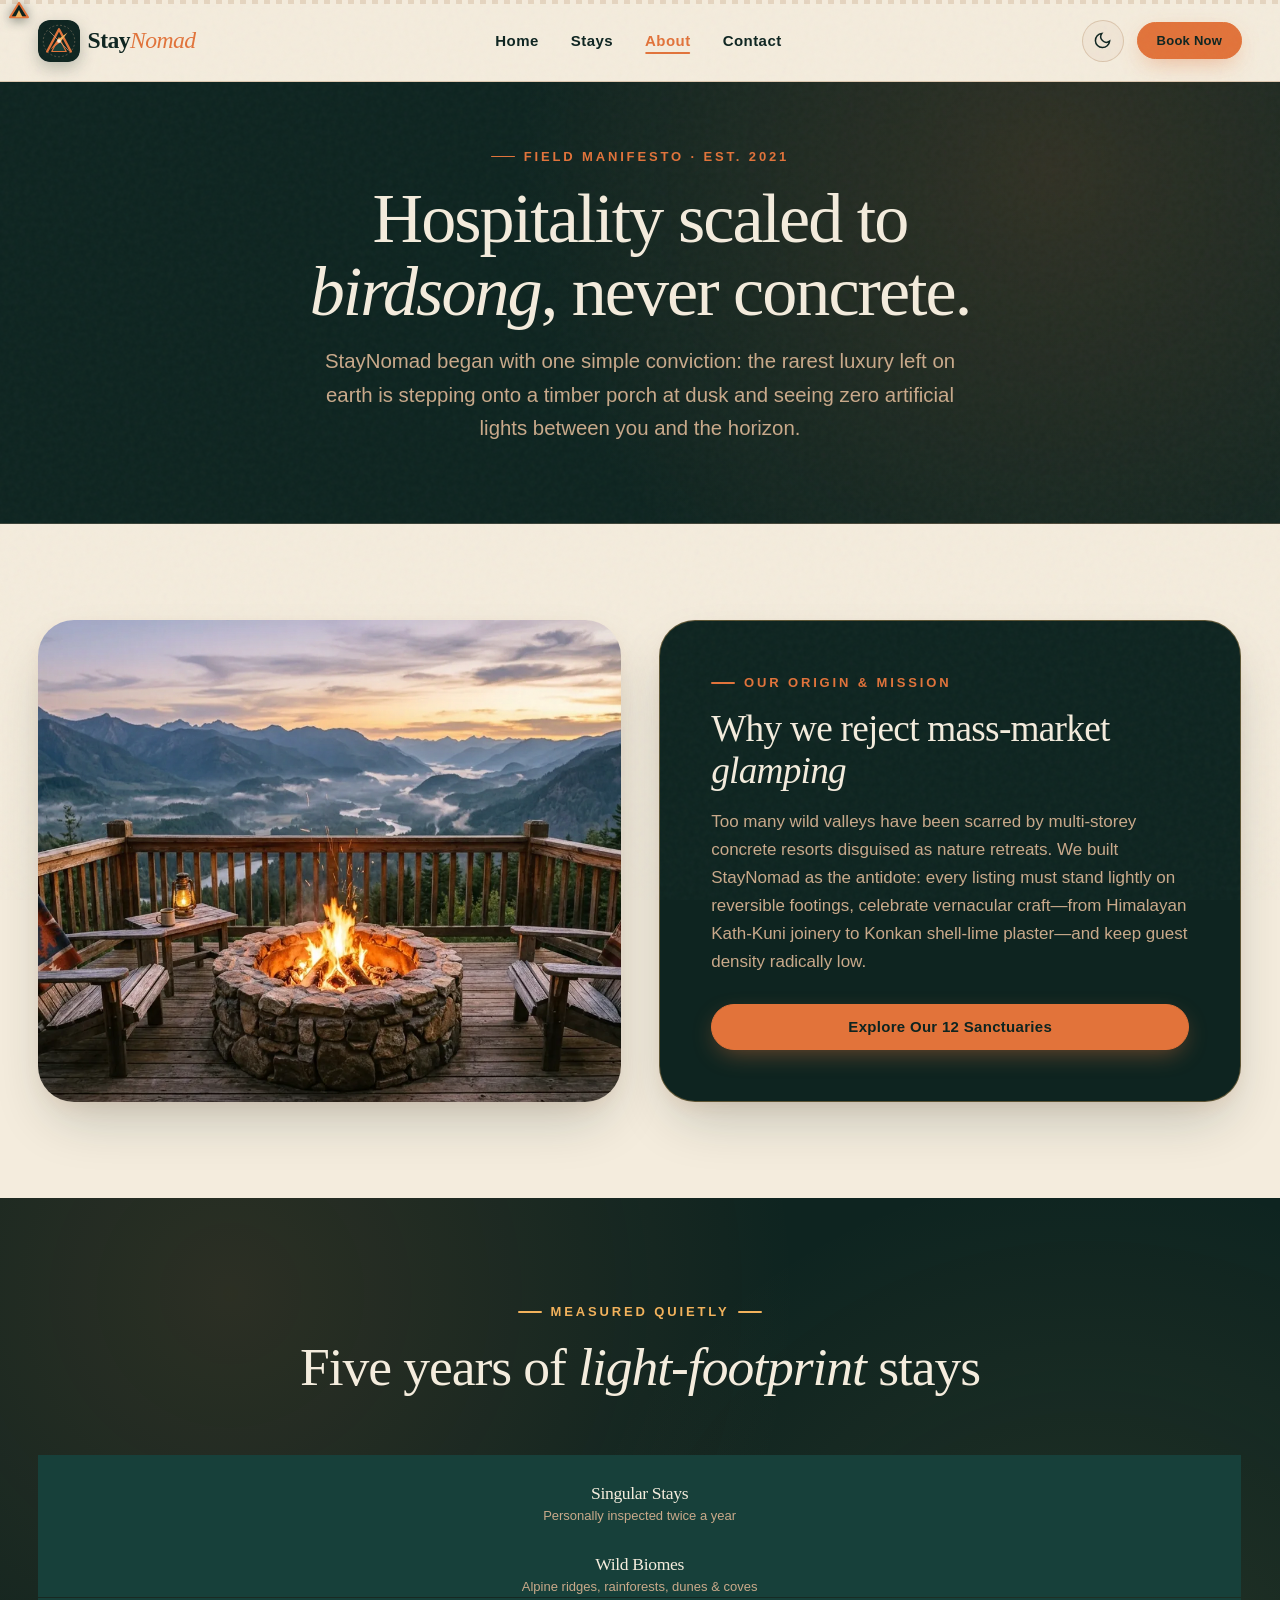
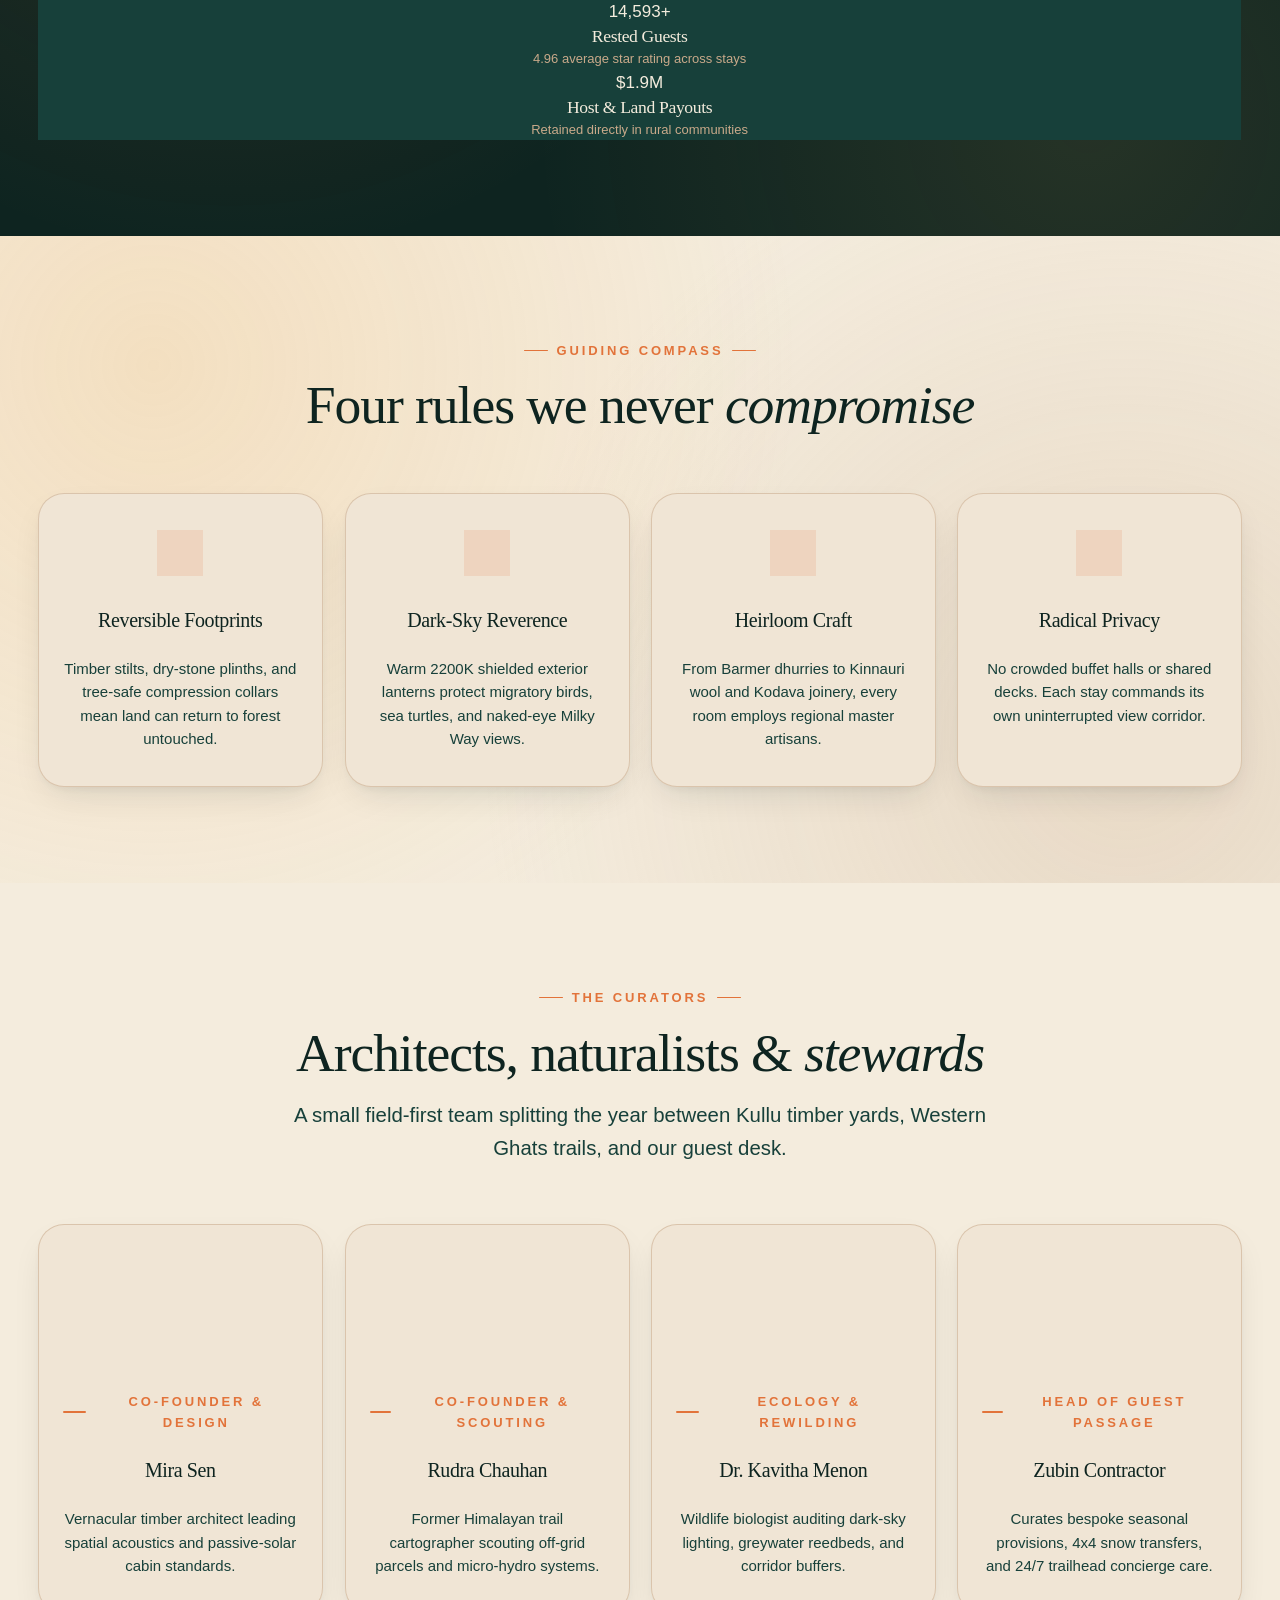
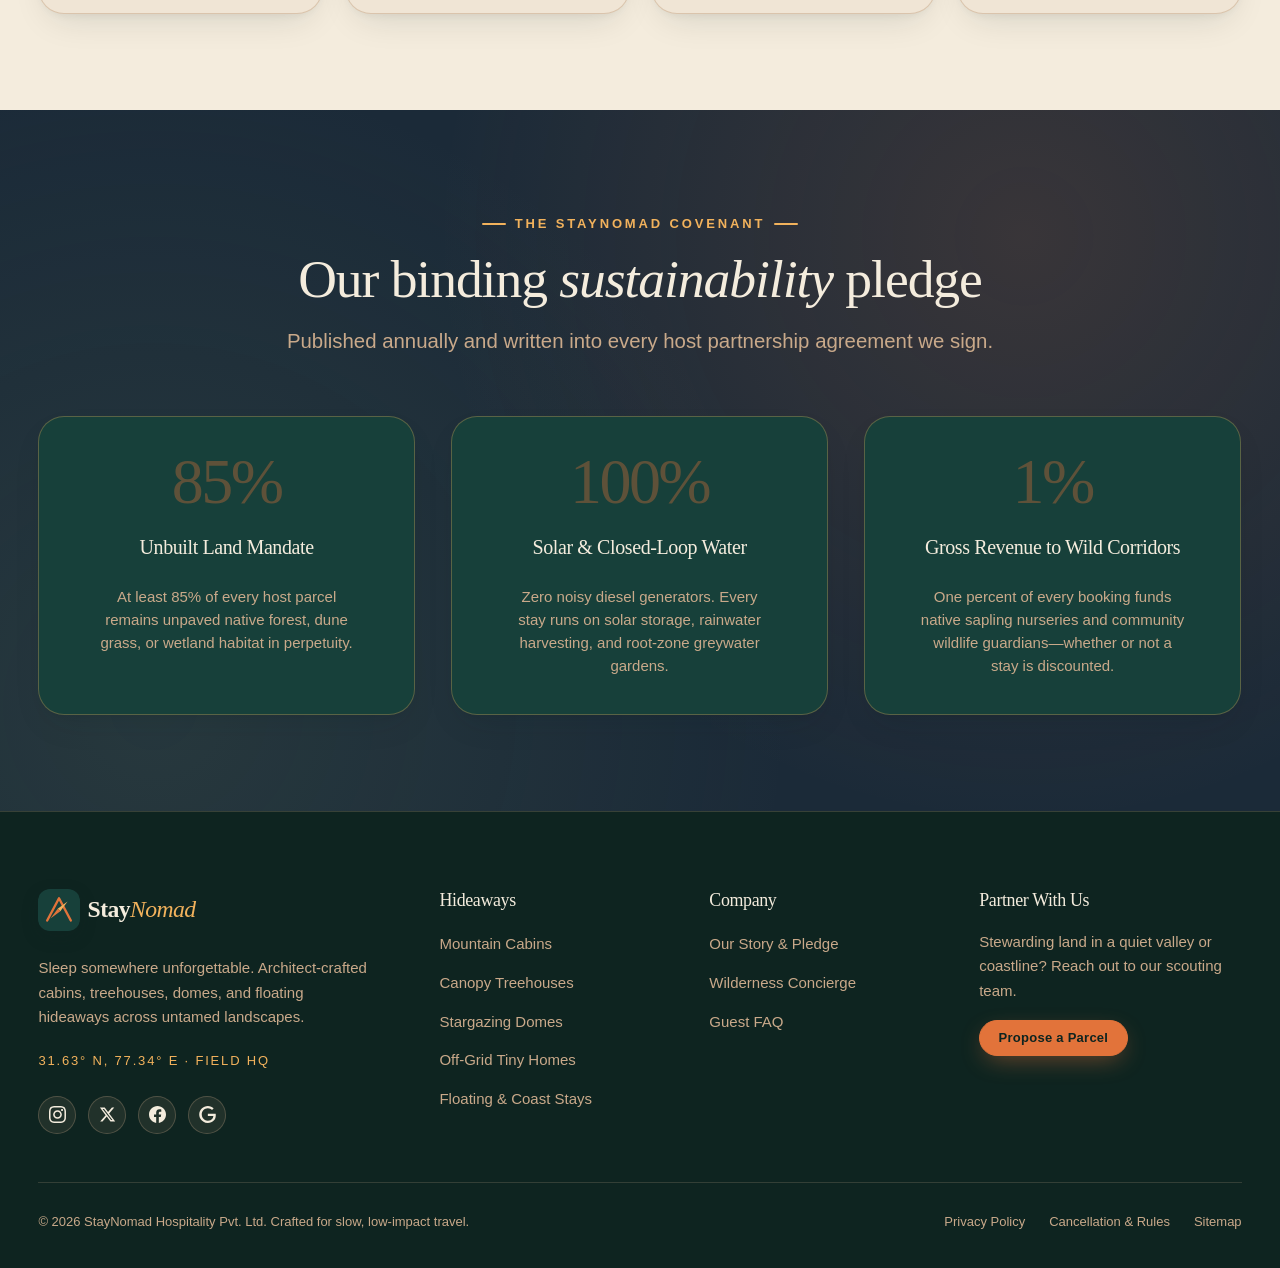
==== about.html @ 054bb104 "first commit" ====
<!DOCTYPE html>
<html lang="en" data-theme="light">
<head>
  <meta charset="UTF-8">
  <meta name="viewport" content="width=device-width, initial-scale=1.0">
  <title>About StayNomad — Our Story, Mission &amp; Rewilding Pledge</title>
  <meta name="description" content="Born around a twilight Himalayan campfire, StayNomad partners with independent architects and land stewards to craft low-impact sanctuaries across wild landscapes.">
  <link rel="canonical" href="https://staynomad.example/about.html">
  <meta property="og:type" content="website">
  <meta property="og:title" content="About StayNomad — Our Story, Mission &amp; Rewilding Pledge">
  <meta property="og:description" content="How StayNomad curates unusual off-grid cabins, treehouses, and domes while protecting wild habitats.">
  <meta property="og:url" content="https://staynomad.example/about.html">
  <meta property="og:image" content="images/about-story-campfire.jpg">
  <meta name="twitter:card" content="summary_large_image">
  <meta name="twitter:title" content="About StayNomad">
  <meta name="twitter:description" content="Sleep somewhere unforgettable.">
  <meta name="twitter:image" content="images/about-story-campfire.jpg">
  <link rel="icon" type="image/svg+xml" href="images/favicon.svg">
  <link rel="stylesheet" href="css/base.css?v=1.6">
  <link rel="stylesheet" href="css/components.css?v=1.6">
  <link rel="stylesheet" href="css/pages.css?v=1.6">
</head>
<body>
  <a href="#main-content" class="skip-link">Skip to main content</a>

  <div class="scroll-trail" aria-hidden="true">
    <div class="scroll-trail-fill" id="scroll-trail-fill"></div>
  </div>
  <svg class="scroll-trail-tent" id="scroll-trail-tent" viewBox="0 0 24 20" aria-hidden="true">
    <polygon points="2,18 12,2 22,18" fill="#0E2420" stroke="#E2733A" stroke-width="2.2" stroke-linejoin="round"/>
    <polygon points="8,18 12,10 16,18" fill="#F2B25C"/>
  </svg>

  <header class="site-header">
    <div class="container nav-inner">
      <a href="index.html" class="brand-logo" aria-label="StayNomad Home">
        <svg class="brand-logo-mark" viewBox="0 0 64 64" aria-hidden="true">
          <rect width="64" height="64" rx="15" fill="#0E2420"/>
          <circle cx="32" cy="32" r="24" fill="none" stroke="#C9A98A" stroke-width="1.2" stroke-dasharray="3 3" opacity="0.45"/>
          <path d="M14 48 L32 14 L50 48" fill="none" stroke="#E2733A" stroke-width="3.6" stroke-linecap="round" stroke-linejoin="round"/>
          <path d="M21 48 L32 27 L43 48 Z" fill="#17403A" stroke="#E2733A" stroke-width="1.8" stroke-linejoin="round"/>
          <path d="M18 18 L46 46" stroke="#C9A98A" stroke-width="1.4" stroke-linecap="round" opacity="0.7"/>
          <polygon points="45,19 34,34 30,30" fill="#F2B25C"/>
          <polygon points="19,45 30,30 34,34" fill="#E2733A"/>
          <circle cx="32" cy="32" r="2.8" fill="#F4ECDD"/>
        </svg>
        <span class="brand-wordmark">Stay<span>Nomad</span></span>
      </a>

      <nav aria-label="Primary navigation">
        <ul class="nav-links">
          <li><a href="index.html">Home</a></li>
          <li><a href="stays.html">Stays</a></li>
          <li><a href="about.html" aria-current="page">About</a></li>
          <li><a href="contact.html">Contact</a></li>
        </ul>
      </nav>

      <div class="nav-actions">
        <button type="button" class="theme-toggle" data-theme-toggle aria-label="Toggle night-cabin dark mode">
          <svg class="icon-moon" viewBox="0 0 24 24" fill="none" stroke="currentColor" stroke-width="1.9"><path d="M21 12.79A9 9 0 1 1 11.21 3 7 7 0 0 0 21 12.79z"/></svg>
          <svg class="icon-sun" viewBox="0 0 24 24" fill="none" stroke="currentColor" stroke-width="1.9"><circle cx="12" cy="12" r="5"/><path d="M12 1v2M12 21v2M4.22 4.22l1.42 1.42M18.36 18.36l1.42 1.42M1 12h2M21 12h2M4.22 19.78l1.42-1.42M18.36 5.64l1.42-1.42"/></svg>
        </button>
        <a href="booking.html" class="btn btn-primary btn-sm nav-booking-btn" data-magnetic>Book Now</a>
        <button type="button" class="mobile-menu-toggle" data-mobile-toggle aria-expanded="false" aria-controls="mobile-nav-overlay" aria-label="Toggle menu">
          <span></span><span></span><span></span>
        </button>
      </div>
    </div>
  </header>

  <div class="mobile-nav-overlay" id="mobile-nav-overlay" aria-hidden="true">
    <ul class="mobile-nav-links">
      <li><a href="index.html">Home</a></li>
      <li><a href="stays.html">Stays</a></li>
      <li><a href="about.html" aria-current="page">About</a></li>
      <li><a href="contact.html">Contact</a></li>
    </ul>
    <div class="mobile-nav-footer">
      <a href="booking.html" class="btn btn-primary btn-lg" style="width:100%;max-width:340px;">Book Now</a>
      <p>Sleep somewhere unforgettable.</p>
    </div>
  </div>

  <main id="main-content">
    <!-- 1. Brand Story Editorial Hero -->
    <section class="page-hero-compact text-center" style="padding-bottom:clamp(3.5rem,6vw,5rem);text-align:center;">
      <div class="container" style="display:flex;flex-direction:column;align-items:center;text-align:center;">
        <span class="eyebrow" style="margin-inline:auto;">Field Manifesto · Est. 2021</span>
        <h1 style="max-width:22ch;margin-inline:auto;">Hospitality scaled to <em>birdsong</em>, never concrete.</h1>
        <p style="font-size:var(--text-lg);max-width:58ch;margin-inline:auto;margin-top:1rem;">StayNomad began with one simple conviction: the rarest luxury left on earth is stepping onto a timber porch at dusk and seeing zero artificial lights between you and the horizon.</p>
      </div>
    </section>

    <section class="section">
      <div class="container">
        <div class="editorial-overlap">
          <div class="editorial-overlap-media image-mask-reveal" data-reveal>
            <picture>
              <source srcset="images/about-story-campfire.webp" type="image/webp">
              <img src="images/about-story-campfire.jpg" alt="Crackling stone campfire on a handcrafted cedar wooden deck at twilight overlooking a misty mountain valley" width="1200" height="825" loading="lazy" decoding="async">
            </picture>
          </div>
          <div class="editorial-overlap-card" data-tilt data-reveal style="--stagger:1">
            <span class="eyebrow" data-tilt-layer="2">Our Origin &amp; Mission</span>
            <h2 data-tilt-layer="3" style="font-size:var(--text-2xl);">Why we reject mass-market <em>glamping</em></h2>
            <p data-tilt-layer="1">Too many wild valleys have been scarred by multi-storey concrete resorts disguised as nature retreats. We built StayNomad as the antidote: every listing must stand lightly on reversible footings, celebrate vernacular craft—from Himalayan Kath-Kuni joinery to Konkan shell-lime plaster—and keep guest density radically low.</p>
            <a href="stays.html" class="btn btn-primary" data-tilt-layer="2" data-magnetic>Explore Our 12 Sanctuaries</a>
          </div>
        </div>
      </div>
    </section>

    <!-- 2. Numbers Counter Section -->
    <section class="section section-dark" aria-labelledby="impact-numbers-heading">
      <div class="container">
        <div class="section-header centered" data-reveal>
          <span class="eyebrow">Measured Quietly</span>
          <h2 id="impact-numbers-heading">Five years of <em>light-footprint</em> stays</h2>
        </div>

        <div class="stats-grid" style="margin-bottom:0;">
          <article class="stat-card" style="background:var(--pine);border-color:rgba(201,169,138,0.28);" data-tilt data-reveal style="--stagger:0">
            <div class="stat-value" data-tilt-layer="3" data-counter="12">0</div>
            <h3 style="font-size:1.1rem;color:var(--sand);" data-tilt-layer="2">Singular Stays</h3>
            <p style="font-size:var(--text-xs);color:var(--clay);" data-tilt-layer="1">Personally inspected twice a year</p>
          </article>

          <article class="stat-card" style="background:var(--pine);border-color:rgba(201,169,138,0.28);" data-tilt data-reveal style="--stagger:1">
            <div class="stat-value" data-tilt-layer="3" data-counter="5">0</div>
            <h3 style="font-size:1.1rem;color:var(--sand);" data-tilt-layer="2">Wild Biomes</h3>
            <p style="font-size:var(--text-xs);color:var(--clay);" data-tilt-layer="1">Alpine ridges, rainforests, dunes &amp; coves</p>
          </article>

          <article class="stat-card" style="background:var(--pine);border-color:rgba(201,169,138,0.28);" data-tilt data-reveal style="--stagger:2">
            <div class="stat-value" data-tilt-layer="3" data-counter="14800" data-suffix="+">0</div>
            <h3 style="font-size:1.1rem;color:var(--sand);" data-tilt-layer="2">Rested Guests</h3>
            <p style="font-size:var(--text-xs);color:var(--clay);" data-tilt-layer="1">4.96 average star rating across stays</p>
          </article>

          <article class="stat-card" style="background:var(--pine);border-color:rgba(201,169,138,0.28);" data-tilt data-reveal style="--stagger:3">
            <div class="stat-value" data-tilt-layer="3" data-prefix="$" data-counter="1.9" data-decimals="1" data-suffix="M">0</div>
            <h3 style="font-size:1.1rem;color:var(--sand);" data-tilt-layer="2">Host &amp; Land Payouts</h3>
            <p style="font-size:var(--text-xs);color:var(--clay);" data-tilt-layer="1">Retained directly in rural communities</p>
          </article>
        </div>
      </div>
    </section>

    <!-- 3. Core Values -->
    <section class="section section-warm" aria-labelledby="values-heading">
      <div class="container">
        <div class="section-header centered" data-reveal>
          <span class="eyebrow">Guiding Compass</span>
          <h2 id="values-heading">Four rules we never <em>compromise</em></h2>
        </div>

        <div class="values-grid">
          <article class="value-card" data-tilt data-reveal style="--stagger:0">
            <div class="amenity-icon" data-tilt-layer="3">
              <svg viewBox="0 0 24 24" fill="none" stroke="currentColor" stroke-width="1.9"><path d="M12 2L2 7l10 5 10-5-10-5z"/><path d="M2 17l10 5 10-5"/><path d="M2 12l10 5 10-5"/></svg>
            </div>
            <h3 data-tilt-layer="2">Reversible Footprints</h3>
            <p style="font-size:var(--text-sm);color:var(--text-secondary);" data-tilt-layer="1">Timber stilts, dry-stone plinths, and tree-safe compression collars mean land can return to forest untouched.</p>
          </article>

          <article class="value-card" data-tilt data-reveal style="--stagger:1">
            <div class="amenity-icon" data-tilt-layer="3">
              <svg viewBox="0 0 24 24" fill="none" stroke="currentColor" stroke-width="1.9"><circle cx="12" cy="12" r="4"/><path d="M12 2v2M12 20v2M4.93 4.93l1.41 1.41M17.66 17.66l1.41 1.41M2 12h2M20 12h2"/></svg>
            </div>
            <h3 data-tilt-layer="2">Dark-Sky Reverence</h3>
            <p style="font-size:var(--text-sm);color:var(--text-secondary);" data-tilt-layer="1">Warm 2200K shielded exterior lanterns protect migratory birds, sea turtles, and naked-eye Milky Way views.</p>
          </article>

          <article class="value-card" data-tilt data-reveal style="--stagger:2">
            <div class="amenity-icon" data-tilt-layer="3">
              <svg viewBox="0 0 24 24" fill="none" stroke="currentColor" stroke-width="1.9"><path d="M20.84 4.61a5.5 5.5 0 0 0-7.78 0L12 5.67l-1.06-1.06a5.5 5.5 0 0 0-7.78 7.78l1.06 1.06L12 21.23l7.78-7.78 1.06-1.06a5.5 5.5 0 0 0 0-7.78z"/></svg>
            </div>
            <h3 data-tilt-layer="2">Heirloom Craft</h3>
            <p style="font-size:var(--text-sm);color:var(--text-secondary);" data-tilt-layer="1">From Barmer dhurries to Kinnauri wool and Kodava joinery, every room employs regional master artisans.</p>
          </article>

          <article class="value-card" data-tilt data-reveal style="--stagger:3">
            <div class="amenity-icon" data-tilt-layer="3">
              <svg viewBox="0 0 24 24" fill="none" stroke="currentColor" stroke-width="1.9"><path d="M17 21v-2a4 4 0 0 0-4-4H5a4 4 0 0 0-4 4v2"/><circle cx="9" cy="7" r="4"/><path d="M23 21v-2a4 4 0 0 0-3-3.87"/></svg>
            </div>
            <h3 data-tilt-layer="2">Radical Privacy</h3>
            <p style="font-size:var(--text-sm);color:var(--text-secondary);" data-tilt-layer="1">No crowded buffet halls or shared decks. Each stay commands its own uninterrupted view corridor.</p>
          </article>
        </div>
      </div>
    </section>

    <!-- 4. Team Section (Illustrated Emblems — Zero Faces) -->
    <section class="section" aria-labelledby="team-heading">
      <div class="container">
        <div class="section-header centered" data-reveal>
          <span class="eyebrow">The Curators</span>
          <h2 id="team-heading">Architects, naturalists &amp; <em>stewards</em></h2>
          <p>A small field-first team splitting the year between Kullu timber yards, Western Ghats trails, and our guest desk.</p>
        </div>

        <div class="team-grid">
          <article class="team-card" data-tilt data-reveal style="--stagger:0">
            <div class="team-photo" data-tilt-layer="3">
              <picture>
                <source srcset="images/team-mira-sen.webp" type="image/webp">
                <img src="images/team-mira-sen.jpg" alt="Mira Sen, Co-Founder &amp; Design" width="104" height="104" loading="lazy">
              </picture>
            </div>
            <span class="eyebrow" style="margin-bottom:0;" data-tilt-layer="2">Co-Founder &amp; Design</span>
            <h3 data-tilt-layer="2">Mira Sen</h3>
            <p style="font-size:var(--text-sm);color:var(--text-secondary);" data-tilt-layer="1">Vernacular timber architect leading spatial acoustics and passive-solar cabin standards.</p>
          </article>

          <article class="team-card" data-tilt data-reveal style="--stagger:1">
            <div class="team-photo" data-tilt-layer="3">
              <picture>
                <source srcset="images/team-rudra-chauhan.webp" type="image/webp">
                <img src="images/team-rudra-chauhan.jpg" alt="Rudra Chauhan, Co-Founder &amp; Scouting" width="104" height="104" loading="lazy">
              </picture>
            </div>
            <span class="eyebrow" style="margin-bottom:0;" data-tilt-layer="2">Co-Founder &amp; Scouting</span>
            <h3 data-tilt-layer="2">Rudra Chauhan</h3>
            <p style="font-size:var(--text-sm);color:var(--text-secondary);" data-tilt-layer="1">Former Himalayan trail cartographer scouting off-grid parcels and micro-hydro systems.</p>
          </article>

          <article class="team-card" data-tilt data-reveal style="--stagger:2">
            <div class="team-photo" data-tilt-layer="3">
              <picture>
                <source srcset="images/team-kavitha-menon.webp" type="image/webp">
                <img src="images/team-kavitha-menon.jpg" alt="Dr. Kavitha Menon, Ecology &amp; Rewilding" width="104" height="104" loading="lazy">
              </picture>
            </div>
            <span class="eyebrow" style="margin-bottom:0;" data-tilt-layer="2">Ecology &amp; Rewilding</span>
            <h3 data-tilt-layer="2">Dr. Kavitha Menon</h3>
            <p style="font-size:var(--text-sm);color:var(--text-secondary);" data-tilt-layer="1">Wildlife biologist auditing dark-sky lighting, greywater reedbeds, and corridor buffers.</p>
          </article>

          <article class="team-card" data-tilt data-reveal style="--stagger:3">
            <div class="team-photo" data-tilt-layer="3">
              <picture>
                <source srcset="images/team-zubin-contractor.webp" type="image/webp">
                <img src="images/team-zubin-contractor.jpg" alt="Zubin Contractor, Head of Guest Passage" width="104" height="104" loading="lazy">
              </picture>
            </div>
            <span class="eyebrow" style="margin-bottom:0;" data-tilt-layer="2">Head of Guest Passage</span>
            <h3 data-tilt-layer="2">Zubin Contractor</h3>
            <p style="font-size:var(--text-sm);color:var(--text-secondary);" data-tilt-layer="1">Curates bespoke seasonal provisions, 4x4 snow transfers, and 24/7 trailhead concierge care.</p>
          </article>
        </div>
      </div>
    </section>

    <!-- 5. Sustainability Pledge -->
    <section class="section section-dusk" aria-labelledby="pledge-heading">
      <div class="container">
        <div class="section-header centered" data-reveal>
          <span class="eyebrow">The StayNomad Covenant</span>
          <h2 id="pledge-heading">Our binding <em>sustainability</em> pledge</h2>
          <p>Published annually and written into every host partnership agreement we sign.</p>
        </div>

        <div class="steps-grid">
          <article class="pledge-card" style="background:var(--pine);border-color:rgba(242,178,92,0.3);" data-tilt data-reveal style="--stagger:0">
            <span class="editorial-numeral" data-tilt-layer="3">85%</span>
            <h3 style="color:var(--sand);" data-tilt-layer="2">Unbuilt Land Mandate</h3>
            <p style="font-size:var(--text-sm);color:var(--clay);" data-tilt-layer="1">At least 85% of every host parcel remains unpaved native forest, dune grass, or wetland habitat in perpetuity.</p>
          </article>

          <article class="pledge-card" style="background:var(--pine);border-color:rgba(242,178,92,0.3);" data-tilt data-reveal style="--stagger:1">
            <span class="editorial-numeral" data-tilt-layer="3">100%</span>
            <h3 style="color:var(--sand);" data-tilt-layer="2">Solar &amp; Closed-Loop Water</h3>
            <p style="font-size:var(--text-sm);color:var(--clay);" data-tilt-layer="1">Zero noisy diesel generators. Every stay runs on solar storage, rainwater harvesting, and root-zone greywater gardens.</p>
          </article>

          <article class="pledge-card" style="background:var(--pine);border-color:rgba(242,178,92,0.3);" data-tilt data-reveal style="--stagger:2">
            <span class="editorial-numeral" data-tilt-layer="3">1%</span>
            <h3 style="color:var(--sand);" data-tilt-layer="2">Gross Revenue to Wild Corridors</h3>
            <p style="font-size:var(--text-sm);color:var(--clay);" data-tilt-layer="1">One percent of every booking funds native sapling nurseries and community wildlife guardians—whether or not a stay is discounted.</p>
          </article>
        </div>
      </div>
    </section>
  </main>

  <footer class="site-footer">
    <div class="container">
      <div class="footer-grid">
        <div class="footer-brand">
          <a href="index.html" class="brand-logo">
            <svg class="brand-logo-mark" viewBox="0 0 64 64" aria-hidden="true">
              <rect width="64" height="64" rx="15" fill="#17403A"/>
              <path d="M14 48 L32 14 L50 48" fill="none" stroke="#E2733A" stroke-width="3.6" stroke-linecap="round" stroke-linejoin="round"/>
              <polygon points="45,19 34,34 30,30" fill="#F2B25C"/>
              <polygon points="19,45 30,30 34,34" fill="#E2733A"/>
            </svg>
            <span class="brand-wordmark">Stay<span>Nomad</span></span>
          </a>
          <p>Sleep somewhere unforgettable. Architect-crafted cabins, treehouses, domes, and floating hideaways across untamed landscapes.</p>
          <span class="footer-coords">31.63° N, 77.34° E · Field HQ</span>
          <div class="footer-social-links" aria-label="StayNomad Social Media">
            <a href="https://instagram.com" target="_blank" rel="noopener noreferrer" class="social-link" aria-label="Instagram">
              <svg viewBox="0 0 24 24" fill="currentColor" aria-hidden="true">
                <path d="M12 2.163c3.204 0 3.584.012 4.85.07 3.252.148 4.771 1.691 4.919 4.919.058 1.265.069 1.645.069 4.849 0 3.205-.012 3.584-.069 4.849-.149 3.225-1.664 4.771-4.919 4.919-1.266.058-1.644.07-4.85.07-3.204 0-3.584-.012-4.849-.07-3.26-.149-4.771-1.699-4.919-4.92-.058-1.265-.07-1.644-.07-4.849 0-3.204.013-3.583.07-4.849.149-3.227 1.664-4.771 4.919-4.919 1.266-.057 1.645-.069 4.849-.069zm0-2.163c-3.259 0-3.667.014-4.947.072-4.358.2-6.78 2.618-6.98 6.98-.059 1.281-.073 1.689-.073 4.948 0 3.259.014 3.668.072 4.948.2 4.358 2.618 6.78 6.98 6.98 1.281.058 1.689.072 4.948.072 3.259 0 3.668-.014 4.948-.072 4.354-.2 6.782-2.618 6.979-6.98.059-1.28.073-1.689.073-4.948 0-3.259-.014-3.667-.072-4.947-.196-4.354-2.617-6.78-6.979-6.98-1.281-.059-1.69-.073-4.949-.073zm0 5.838c-3.403 0-6.162 2.759-6.162 6.162s2.759 6.163 6.162 6.163 6.162-2.759 6.162-6.163c0-3.403-2.759-6.162-6.162-6.162zm0 10.162c-2.209 0-4-1.79-4-4 0-2.209 1.791-4 4-4s4 1.791 4 4c0 2.21-1.791 4-4 4zm6.406-11.845c-.796 0-1.441.645-1.441 1.44s.645 1.44 1.441 1.44c.795 0 1.439-.645 1.439-1.44s-.644-1.44-1.439-1.44z"/>
              </svg>
            </a>
            <a href="https://x.com" target="_blank" rel="noopener noreferrer" class="social-link" aria-label="X (formerly Twitter)">
              <svg viewBox="0 0 24 24" fill="currentColor" aria-hidden="true">
                <path d="M18.244 2.25h3.308l-7.227 8.26 8.502 11.24H16.17l-5.214-6.817L4.99 21.75H1.68l7.73-8.835L1.254 2.25H8.08l4.713 6.231zm-1.161 17.52h1.833L7.084 4.126H5.117z"/>
              </svg>
            </a>
            <a href="https://facebook.com" target="_blank" rel="noopener noreferrer" class="social-link" aria-label="Facebook">
              <svg viewBox="0 0 24 24" fill="currentColor" aria-hidden="true">
                <path d="M24 12.073c0-6.627-5.373-12-12-12s-12 5.373-12 12c0 5.99 4.388 10.954 10.125 11.854v-8.385H7.078v-3.47h3.047V9.43c0-3.007 1.792-4.669 4.533-4.669 1.312 0 2.686.235 2.686.235v2.953H15.83c-1.491 0-1.956.925-1.956 1.874v2.25h3.328l-.532 3.47h-2.796v8.385C19.612 23.027 24 18.062 24 12.073z"/>
              </svg>
            </a>
            <a href="https://google.com" target="_blank" rel="noopener noreferrer" class="social-link" aria-label="Google">
              <svg viewBox="0 0 24 24" fill="currentColor" aria-hidden="true">
                <path d="M12.48 10.92v3.28h7.84c-.24 1.84-.853 3.187-1.787 4.133-1.147 1.147-2.933 2.4-6.053 2.4-4.827 0-8.6-3.893-8.6-8.72s3.773-8.72 8.6-8.72c2.6 0 4.507 1.027 5.907 2.347l2.307-2.307C18.747 1.44 16.053 0 12.48 0 5.867 0 .307 5.387.307 12s5.56 12 12.173 12c3.573 0 6.267-1.173 8.373-3.36 2.16-2.16 2.84-5.213 2.84-7.667 0-.76-.053-1.467-.173-2.053H12.48z"/>
              </svg>
            </a>
          </div>
        </div>

        <div class="footer-col">
          <h4>Hideaways</h4>
          <ul>
            <li><a href="stays.html?type=cabins">Mountain Cabins</a></li>
            <li><a href="stays.html?type=treehouses">Canopy Treehouses</a></li>
            <li><a href="stays.html?type=domes">Stargazing Domes</a></li>
            <li><a href="stays.html?type=tiny-homes">Off-Grid Tiny Homes</a></li>
            <li><a href="stays.html?type=floating">Floating &amp; Coast Stays</a></li>
          </ul>
        </div>

        <div class="footer-col">
          <h4>Company</h4>
          <ul>
            <li><a href="about.html">Our Story &amp; Pledge</a></li>
            <li><a href="contact.html">Wilderness Concierge</a></li>
            <li><a href="contact.html#faq">Guest FAQ</a></li>
          </ul>
        </div>

        <div class="footer-col">
          <h4>Partner With Us</h4>
          <p style="font-size:var(--text-sm);color:var(--clay);margin-bottom:1rem;">Stewarding land in a quiet valley or coastline? Reach out to our scouting team.</p>
          <a href="contact.html" class="btn btn-primary btn-sm">Propose a Parcel</a>
        </div>
      </div>

      <div class="footer-bottom">
        <p>&copy; 2026 StayNomad Hospitality Pvt. Ltd. Crafted for slow, low-impact travel.</p>
        <div class="footer-legal-links">
          <a href="privacy.html">Privacy Policy</a>
          <a href="contact.html#faq">Cancellation &amp; Rules</a>
          <a href="sitemap.xml">Sitemap</a>
        </div>
      </div>
    </div>
  </footer>

  <!-- Floating Scroll Up / Back to Top Button -->
  <button type="button" class="scroll-up-btn" id="scroll-up-btn" aria-label="Scroll back to top" title="Back to top" aria-hidden="true">
    <svg viewBox="0 0 24 24" fill="none" stroke="currentColor" stroke-linecap="round" stroke-linejoin="round" aria-hidden="true"><polyline points="18 15 12 9 6 15"></polyline></svg>
  </button>

  <script src="data/stays.js"></script>
  <script src="js/tilt.js"></script>
  <script src="js/main.js"></script>
</body>
</html>
---- css/base.css ----
/* ==========================================================================
   StayNomad — Base Design Tokens, Typography & Global Primitives
   Mood: "Golden hour in the wild."
   ========================================================================== */

@font-face {
  font-family: 'Fraunces';
  src: local('Fraunces'), local('Fraunces Variable'), local('Fraunces 9pt Soft');
  font-weight: 300 800;
  font-style: normal;
  font-display: swap;
}

@font-face {
  font-family: 'Fraunces';
  src: local('Fraunces Italic'), local('Fraunces Variable Italic');
  font-weight: 300 700;
  font-style: italic;
  font-display: swap;
}

@font-face {
  font-family: 'Manrope';
  src: local('Manrope'), local('Manrope Variable'), local('Manrope Regular');
  font-weight: 300 800;
  font-style: normal;
  font-display: swap;
}

:root {
  /* Strict Brand Palette — Only These 8 Core Hex Tokens */
  --forest-night: #0E2420;
  --pine: #17403A;
  --moss: #6F8F5E;
  --ember: #E2733A;
  --amber: #F2B25C;
  --sand: #F4ECDD;
  --clay: #C9A98A;
  --dusk: #1B2A38;

  /* Semantic Theme Tokens — Daylight Golden-Hour Mode (Default) */
  --bg-primary: var(--sand);
  --bg-secondary: rgba(201, 169, 138, 0.22);
  --bg-elevated: rgba(244, 236, 221, 0.94);
  --bg-card: color-mix(in srgb, var(--sand) 90%, var(--clay) 10%);
  --bg-card-solid: var(--sand);
  --bg-glass: rgba(244, 236, 221, 0.84);
  --bg-dark-band: var(--forest-night);
  --bg-dusk-band: var(--dusk);
  --bg-input: rgba(244, 236, 221, 0.96);

  --text-primary: var(--forest-night);
  --text-secondary: var(--pine);
  --text-muted: rgba(14, 36, 32, 0.76);
  --text-on-dark: var(--sand);
  --text-on-dark-muted: var(--clay);
  --text-accent: var(--ember);

  --border-subtle: rgba(201, 169, 138, 0.55);
  --border-strong: var(--clay);
  --border-on-dark: rgba(201, 169, 138, 0.28);

  --shadow-soft: 0 14px 36px -12px rgba(14, 36, 32, 0.14), 0 4px 12px -4px rgba(14, 36, 32, 0.08);
  --shadow-lifted: 0 26px 56px -14px rgba(14, 36, 32, 0.24), 0 8px 20px -6px rgba(226, 115, 58, 0.14);
  --glow-ember: 0 0 42px rgba(226, 115, 58, 0.28);
  --glow-amber: 0 0 48px rgba(242, 178, 92, 0.24);

  /* Typography */
  --font-display: 'Fraunces', 'Iowan Old Style', 'Palatino Linotype', 'Book Antiqua', Palatino, Georgia, serif;
  --font-body: 'Manrope', -apple-system, BlinkMacSystemFont, 'Segoe UI', Roboto, 'Helvetica Neue', sans-serif;

  /* Fluid Type Scale */
  --text-xs: clamp(0.75rem, 0.72rem + 0.12vw, 0.8125rem);
  --text-sm: clamp(0.85rem, 0.82rem + 0.15vw, 0.9375rem);
  --text-base: clamp(0.975rem, 0.94rem + 0.18vw, 1.0625rem);
  --text-lg: clamp(1.125rem, 1.06rem + 0.3vw, 1.275rem);
  --text-xl: clamp(1.325rem, 1.2rem + 0.55vw, 1.625rem);
  --text-2xl: clamp(1.7rem, 1.45rem + 1.1vw, 2.35rem);
  --text-3xl: clamp(2.2rem, 1.75rem + 2vw, 3.35rem);
  --text-hero: clamp(2.55rem, 1.9rem + 3.1vw, 4.75rem);

  /* Layout & Spacing */
  --container-max: 1320px;
  --container-narrow: 960px;
  --gutter: clamp(1.15rem, 3vw, 2.75rem);
  --section-py: clamp(4.25rem, 7.5vw, 7.5rem);
  --nav-height: 82px;

  /* Radii & Motion */
  --radius-sm: 10px;
  --radius-md: 18px;
  --radius-lg: 26px;
  --radius-xl: 36px;
  --radius-pill: 999px;

  --ease-editorial: cubic-bezier(0.22, 1, 0.36, 1);
  --ease-spring: cubic-bezier(0.34, 1.56, 0.64, 1);
  --duration-fast: 200ms;
  --duration-base: 380ms;
  --duration-slow: 720ms;
}

/* Night-Cabin Dark Mode */
[data-theme="dark"] {
  --bg-primary: var(--forest-night);
  --bg-secondary: var(--dusk);
  --bg-elevated: var(--pine);
  --bg-card: var(--pine);
  --bg-card-solid: var(--pine);
  --bg-glass: rgba(14, 36, 32, 0.86);
  --bg-input: rgba(23, 64, 58, 0.78);

  --text-primary: var(--sand);
  --text-secondary: var(--clay);
  --text-muted: rgba(244, 236, 221, 0.78);
  --text-accent: var(--amber);

  --border-subtle: rgba(201, 169, 138, 0.25);
  --border-strong: rgba(201, 169, 138, 0.5);

  --shadow-soft: 0 18px 42px -12px rgba(14, 36, 32, 0.68), 0 4px 16px -4px rgba(14, 36, 32, 0.45);
  --shadow-lifted: 0 28px 64px -12px rgba(14, 36, 32, 0.85), 0 8px 28px -6px rgba(226, 115, 58, 0.25);
}

/* Reset & Box Model */
*,
*::before,
*::after {
  box-sizing: border-box;
  margin: 0;
  padding: 0;
}

html {
  scroll-behavior: smooth;
  font-size: 16px;
  -webkit-text-size-adjust: 100%;
  overflow-x: clip;
  background-color: var(--bg-primary);
  color: var(--text-primary);
}

body {
  font-family: var(--font-body);
  font-size: var(--text-base);
  line-height: 1.65;
  background-color: var(--bg-primary);
  color: var(--text-primary);
  overflow-x: clip;
  min-height: 100vh;
  display: flex;
  flex-direction: column;
  position: relative;
  transition: background-color var(--duration-base) var(--ease-editorial),
              color var(--duration-base) var(--ease-editorial);
  -webkit-font-smoothing: antialiased;
  -moz-osx-font-smoothing: grayscale;
}

/* Warm Grainy Ambient Background Texture */
body::before {
  content: "";
  position: fixed;
  inset: 0;
  pointer-events: none;
  z-index: 9980;
  opacity: 0.036;
  background-image: url("data:image/svg+xml,%3Csvg viewBox='0 0 200 200' xmlns='http://www.w3.org/2000/svg'%3E%3Cfilter id='n'%3E%3CfeTurbulence type='fractalNoise' baseFrequency='0.82' numOctaves='3' stitchTiles='stitch'/%3E%3C/filter%3E%3Crect width='100%25' height='100%25' filter='url(%23n)'/%3E%3C/svg%3E");
}

main {
  flex: 1 0 auto;
  position: relative;
  z-index: 1;
}

[hidden] {
  display: none !important;
}

img,
picture,
svg,
video,
canvas {
  display: block;
  max-width: 100%;
}

img {
  height: auto;
  object-fit: cover;
}

a {
  color: inherit;
  text-decoration: none;
  transition: color var(--duration-fast) var(--ease-editorial);
}

button,
input,
select,
textarea {
  font: inherit;
  color: inherit;
}

button {
  cursor: pointer;
  background: none;
  border: none;
}

ul,
ol {
  list-style: none;
}

/* Accessibility Skip Link & Focus States */
.skip-link {
  position: fixed;
  top: -100px;
  left: 1rem;
  z-index: 10005;
  background: var(--ember);
  color: var(--forest-night);
  font-weight: 700;
  padding: 0.75rem 1.25rem;
  border-radius: var(--radius-pill);
  transition: top var(--duration-fast) var(--ease-editorial);
}

.skip-link:focus {
  top: 1rem;
}

:focus-visible {
  outline: 2.5px solid var(--ember);
  outline-offset: 3px;
}

[data-theme="dark"] :focus-visible {
  outline-color: var(--amber);
}

::selection {
  background: var(--ember);
  color: var(--forest-night);
}

/* Typography Hierarchy */
h1, h2, h3, h4, .display-serif {
  font-family: var(--font-display);
  font-weight: 500;
  line-height: 1.12;
  letter-spacing: -0.02em;
  color: inherit;
}

h1 {
  font-size: var(--text-hero);
  line-height: 1.05;
  letter-spacing: -0.028em;
}

h2 {
  font-size: var(--text-3xl);
}

h3 {
  font-size: var(--text-xl);
  line-height: 1.24;
}

h4 {
  font-size: var(--text-lg);
  line-height: 1.3;
}

em, .serif-italic {
  font-family: var(--font-display);
  font-style: italic;
  font-weight: 400;
}

.eyebrow {
  display: inline-flex;
  align-items: center;
  gap: 0.55rem;
  font-family: var(--font-body);
  font-size: var(--text-xs);
  font-weight: 700;
  text-transform: uppercase;
  letter-spacing: 0.22em;
  color: var(--ember);
  margin-bottom: 0.9rem;
}

[data-theme="dark"] .eyebrow,
.section-dark .eyebrow,
.section-dusk .eyebrow {
  color: var(--amber);
}

.eyebrow::before {
  content: "";
  width: 24px;
  height: 1.5px;
  background: currentColor;
  display: inline-block;
  border-radius: 2px;
}

.editorial-numeral {
  font-family: var(--font-display);
  font-size: clamp(3.25rem, 5vw, 5.25rem);
  font-weight: 300;
  line-height: 0.9;
  color: var(--ember);
  opacity: 0.35;
  letter-spacing: -0.04em;
  user-select: none;
}

[data-theme="dark"] .editorial-numeral,
.section-dark .editorial-numeral {
  color: var(--amber);
  opacity: 0.42;
}

/* Containers & Section Bands */
.container {
  width: 100%;
  max-width: var(--container-max);
  margin-inline: auto;
  padding-inline: var(--gutter);
}

.container-narrow {
  width: 100%;
  max-width: var(--container-narrow);
  margin-inline: auto;
  padding-inline: var(--gutter);
}

.section {
  padding-block: var(--section-py);
  position: relative;
}

.section-dark {
  background:
    radial-gradient(circle at 18% 15%, rgba(226, 115, 58, 0.14), transparent 48%),
    radial-gradient(circle at 85% 82%, rgba(242, 178, 92, 0.1), transparent 46%),
    var(--forest-night);
  color: var(--sand);
}

.section-dusk {
  background:
    radial-gradient(circle at 80% 18%, rgba(226, 115, 58, 0.15), transparent 50%),
    radial-gradient(circle at 12% 85%, rgba(111, 143, 94, 0.14), transparent 50%),
    var(--dusk);
  color: var(--sand);
}

.section-warm {
  background:
    radial-gradient(circle at 12% 20%, rgba(242, 178, 92, 0.22), transparent 52%),
    radial-gradient(circle at 88% 80%, rgba(201, 169, 138, 0.28), transparent 52%),
    var(--bg-primary);
}

[data-theme="dark"] .section-warm {
  background:
    radial-gradient(circle at 15% 22%, rgba(226, 115, 58, 0.12), transparent 52%),
    radial-gradient(circle at 88% 78%, rgba(23, 64, 58, 0.55), transparent 52%),
    var(--forest-night);
}

.section-header {
  max-width: 720px;
  margin-bottom: clamp(2.5rem, 4.5vw, 4rem);
}

.section-header.centered {
  margin-inline: auto;
  text-align: center;
}

.section-header.centered .eyebrow::after {
  content: "";
  width: 24px;
  height: 1.5px;
  background: currentColor;
  display: inline-block;
  border-radius: 2px;
}

.section-header p {
  margin-top: 1rem;
  font-size: var(--text-lg);
  color: var(--text-secondary);
}

.section-dark .section-header p,
.section-dusk .section-header p {
  color: var(--clay);
}

.section-header-split {
  display: flex;
  flex-wrap: wrap;
  align-items: flex-end;
  justify-content: space-between;
  gap: 1.5rem;
  margin-bottom: clamp(2.5rem, 4.5vw, 3.75rem);
}

.section-header-split > div {
  max-width: 640px;
}

@media (max-width: 768px) {
  /* Mobile Alignment: Tags, Headings, and Buttons Centered */
  .eyebrow,
  .hero-kicker {
    display: inline-flex !important;
    align-items: center !important;
    justify-content: center !important;
    text-align: center !important;
    margin-inline: auto !important;
  }

  .eyebrow::after {
    content: "";
    width: 24px;
    height: 1.5px;
    background: currentColor;
    display: inline-block;
    border-radius: 2px;
  }

  .section-header,
  .section-header-split {
    text-align: center !important;
    margin-inline: auto !important;
  }

  .section-header-split {
    flex-direction: column !important;
    align-items: center !important;
    justify-content: center !important;
    gap: 1.25rem !important;
  }

  .section-header-split > div {
    max-width: 100% !important;
    text-align: center !important;
    display: flex !important;
    flex-direction: column !important;
    align-items: center !important;
    margin-inline: auto !important;
  }

  .section-header h1,
  .section-header h2,
  .section-header h3,
  .section-header p,
  .section-header-split h1,
  .section-header-split h2,
  .section-header-split h3,
  .section-header-split p {
    text-align: center !important;
    margin-inline: auto !important;
  }

  .section-header-split .btn,
  .section-header-split a.btn,
  .section-header .btn,
  .section-header a.btn {
    margin-inline: auto !important;
    align-self: center !important;
    display: inline-flex !important;
    justify-content: center !important;
    text-align: center !important;
  }
}

/* Curved Section Dividers */
.curve-divider {
  width: 100%;
  overflow: hidden;
  line-height: 0;
  pointer-events: none;
}

.curve-divider svg {
  width: 100%;
  height: clamp(28px, 4.5vw, 68px);
}

/* Scroll-Linked Progress Bar Styled as a Trail Line + Tiny Tent Marker */
.scroll-trail {
  position: fixed;
  top: 0;
  left: 0;
  right: 0;
  height: 4px;
  z-index: 9995;
  pointer-events: none;
  background: repeating-linear-gradient(
    90deg,
    rgba(201, 169, 138, 0.35) 0 6px,
    transparent 6px 12px
  );
}

.scroll-trail-fill {
  height: 100%;
  width: 0%;
  background: linear-gradient(90deg, var(--moss), var(--amber), var(--ember));
  box-shadow: 0 0 12px rgba(226, 115, 58, 0.7);
  transition: width 60ms linear;
}

.scroll-trail-tent {
  position: fixed;
  top: 1px;
  left: 0%;
  transform: translate(-50%, 0);
  width: 22px;
  height: 18px;
  z-index: 9996;
  pointer-events: none;
  filter: drop-shadow(0 2px 6px rgba(14, 36, 32, 0.55));
  transition: left 60ms linear;
}

/* Custom Cursor Ring (Fine Pointer Devices Only) */
.cursor-ring {
  display: none;
}

@media (pointer: fine) {
  .cursor-ring {
    display: block;
    position: fixed;
    top: 0;
    left: 0;
    width: 34px;
    height: 34px;
    border: 1.5px solid var(--ember);
    border-radius: 50%;
    pointer-events: none;
    z-index: 9992;
    transform: translate3d(-100px, -100px, 0);
    transition: width 240ms var(--ease-editorial),
                height 240ms var(--ease-editorial),
                background-color 240ms var(--ease-editorial),
                border-color 240ms var(--ease-editorial),
                opacity 240ms ease;
    mix-blend-mode: normal;
  }

  .cursor-ring.is-expanded {
    width: 62px;
    height: 62px;
    background-color: rgba(226, 115, 58, 0.14);
    border-color: var(--amber);
  }
}

/* Page Load & Route Curtain Transition */
.page-curtain {
  position: fixed;
  inset: 0;
  z-index: 10000;
  background: var(--forest-night);
  display: flex;
  align-items: center;
  justify-content: center;
  pointer-events: none;
  opacity: 0;
  visibility: hidden;
  transition: opacity 420ms var(--ease-editorial), visibility 420ms var(--ease-editorial);
}

.page-curtain.is-active {
  opacity: 1;
  visibility: visible;
  pointer-events: all;
}

.page-curtain-inner {
  text-align: center;
  color: var(--sand);
  padding: 2rem;
}

.page-curtain-coords {
  font-family: var(--font-body);
  font-size: var(--text-xs);
  letter-spacing: 0.25em;
  text-transform: uppercase;
  color: var(--amber);
  margin-bottom: 0.75rem;
}

.page-curtain-title {
  font-family: var(--font-display);
  font-size: var(--text-2xl);
  color: var(--sand);
}

/* Scroll Reveal Stagger System */
[data-reveal] {
  opacity: 0;
  transform: translateY(28px);
  transition: opacity 680ms var(--ease-editorial),
              transform 680ms var(--ease-editorial);
  transition-delay: calc(var(--stagger, 0) * 85ms);
}

[data-reveal].is-visible {
  opacity: 1;
  transform: translateY(0);
}

.image-mask-reveal {
  overflow: hidden;
  border-radius: var(--radius-lg);
  position: relative;
}

.image-mask-reveal img {
  transition: transform 950ms var(--ease-editorial);
}

.image-mask-reveal:hover img {
  transform: scale(1.045);
}

/* Utility Classes */
.sr-only {
  position: absolute;
  width: 1px;
  height: 1px;
  padding: 0;
  margin: -1px;
  overflow: hidden;
  clip: rect(0, 0, 0, 0);
  white-space: nowrap;
  border: 0;
}

.text-center {
  text-align: center;
}

.badge-glow {
  display: inline-flex;
  align-items: center;
  justify-content: center;
  gap: 0.4rem;
  padding: 0.35rem 0.85rem;
  border-radius: var(--radius-pill);
  font-size: var(--text-xs);
  font-weight: 700;
  letter-spacing: 0.04em;
  background: rgba(14, 36, 32, 0.86);
  color: var(--amber);
  border: 1px solid rgba(242, 178, 92, 0.42);
  backdrop-filter: blur(8px);
}

/* Reduced Motion Respect */
@media (prefers-reduced-motion: reduce) {
  html {
    scroll-behavior: auto;
  }

  *,
  *::before,
  *::after {
    animation-duration: 0.01ms !important;
    animation-iteration-count: 1 !important;
    transition-duration: 0.01ms !important;
  }

  [data-reveal] {
    opacity: 1 !important;
    transform: none !important;
  }

  .cursor-ring {
    display: none !important;
  }
}
---- css/components.css ----
/* ==========================================================================
   StayNomad — Reusable UI Components, 3D Tilt Cards & Hospitality Animations
   ========================================================================== */

/* 1. Header & Minimal Navigation */
.site-header {
  position: sticky;
  top: 0;
  z-index: 950;
  height: var(--nav-height);
  display: flex;
  align-items: center;
  background: var(--bg-glass);
  backdrop-filter: blur(16px);
  -webkit-backdrop-filter: blur(16px);
  border-bottom: 1px solid var(--border-subtle);
  transition: background-color var(--duration-base) var(--ease-editorial),
              box-shadow var(--duration-base) var(--ease-editorial),
              border-color var(--duration-base) var(--ease-editorial);
}

.site-header.is-scrolled {
  box-shadow: var(--shadow-soft);
}

.nav-inner {
  display: flex;
  align-items: center;
  justify-content: space-between;
  gap: 1.5rem;
}

/* Brand Logo (Compass Needle + Roof/Tent Peak) */
.brand-logo {
  display: inline-flex;
  align-items: center;
  gap: 0.45rem;
  z-index: 960;
}

.brand-logo-mark {
  width: 42px;
  height: 42px;
  flex-shrink: 0;
  border-radius: 12px;
  box-shadow: 0 6px 16px rgba(14, 36, 32, 0.25);
  transition: transform var(--duration-base) var(--ease-spring);
}

.brand-logo:hover .brand-logo-mark {
  transform: rotate(-6deg) scale(1.05);
}

.brand-wordmark {
  font-family: var(--font-display);
  font-size: 1.48rem;
  font-weight: 600;
  letter-spacing: -0.025em;
  color: var(--text-primary);
}

.brand-wordmark span {
  color: var(--ember);
  font-style: italic;
  font-weight: 500;
}

[data-theme="dark"] .brand-wordmark span,
.site-footer .brand-wordmark span {
  color: var(--amber);
}

/* Primary Nav Links (Strictly 4 Links) */
.nav-links {
  display: flex;
  align-items: center;
  gap: clamp(1.4rem, 2.5vw, 2.5rem);
}

.nav-links a {
  position: relative;
  font-size: var(--text-sm);
  font-weight: 600;
  letter-spacing: 0.03em;
  color: var(--text-primary);
  padding-block: 0.35rem;
}

.nav-links a::after {
  content: "";
  position: absolute;
  left: 50%;
  bottom: 0;
  width: 0;
  height: 2px;
  background: var(--ember);
  border-radius: 2px;
  transform: translateX(-50%);
  transition: width var(--duration-base) var(--ease-editorial);
}

.nav-links a:hover::after,
.nav-links a[aria-current="page"]::after {
  width: 100%;
}

.nav-links a[aria-current="page"] {
  color: var(--ember);
}

[data-theme="dark"] .nav-links a[aria-current="page"] {
  color: var(--amber);
}

[data-theme="dark"] .nav-links a::after {
  background: var(--amber);
}

.nav-actions {
  display: flex;
  align-items: center;
  gap: 0.85rem;
  z-index: 960;
}

/* Dark Mode Toggle Button */
.theme-toggle {
  width: 42px;
  height: 42px;
  border-radius: 50%;
  border: 1px solid var(--border-subtle);
  background: var(--bg-card);
  color: var(--text-primary);
  display: inline-flex;
  align-items: center;
  justify-content: center;
  transition: transform var(--duration-fast) var(--ease-editorial),
              border-color var(--duration-fast) ease,
              background-color var(--duration-fast) ease;
}

.theme-toggle:hover {
  border-color: var(--ember);
  transform: rotate(14deg);
}

.theme-toggle svg {
  width: 19px;
  height: 19px;
}

.theme-toggle .icon-sun {
  display: none;
}

[data-theme="dark"] .theme-toggle .icon-sun {
  display: block;
  color: var(--amber);
}

[data-theme="dark"] .theme-toggle .icon-moon {
  display: none;
}

/* Logged-in User Pill in Navbar */
.nav-user-pill {
  display: inline-flex;
  align-items: center;
  gap: 0.6rem;
  padding: 0.35rem 1rem 0.35rem 0.4rem;
  border-radius: var(--radius-pill);
  background: var(--forest-night);
  color: var(--sand);
  border: 1px solid rgba(242, 178, 92, 0.4);
  font-size: var(--text-sm);
  font-weight: 600;
  transition: transform var(--duration-fast) var(--ease-editorial),
              box-shadow var(--duration-fast) ease;
}

[data-theme="dark"] .nav-user-pill {
  background: var(--ember);
  color: var(--forest-night);
  border-color: var(--ember);
}

.nav-user-pill:hover {
  transform: translateY(-2px);
  box-shadow: var(--glow-ember);
}

.nav-user-avatar {
  width: 30px;
  height: 30px;
  border-radius: 50%;
  object-fit: cover;
  border: 1.5px solid var(--amber);
}

/* Mobile Menu Trigger & Full-Screen Overlay */
.mobile-menu-toggle {
  display: none;
  width: 44px;
  height: 44px;
  border-radius: 50%;
  border: 1px solid var(--border-subtle);
  background: var(--bg-card);
  align-items: center;
  justify-content: center;
  flex-direction: column;
  gap: 5px;
}

.mobile-menu-toggle span {
  width: 20px;
  height: 2px;
  background: var(--text-primary);
  border-radius: 2px;
  transition: transform var(--duration-base) var(--ease-editorial),
              opacity var(--duration-fast) ease;
}

.mobile-menu-toggle[aria-expanded="true"] span:nth-child(1) {
  transform: translateY(7px) rotate(45deg);
}

.mobile-menu-toggle[aria-expanded="true"] span:nth-child(2) {
  opacity: 0;
}

.mobile-menu-toggle[aria-expanded="true"] span:nth-child(3) {
  transform: translateY(-7px) rotate(-45deg);
}

.mobile-nav-overlay {
  position: fixed;
  inset: 0;
  z-index: 940;
  background:
    radial-gradient(circle at 80% 20%, rgba(226, 115, 58, 0.22), transparent 50%),
    var(--forest-night);
  color: var(--sand);
  display: flex;
  flex-direction: column;
  justify-content: center;
  align-items: center;
  padding: 6rem 2rem 3rem;
  overflow-y: auto;
  -webkit-overflow-scrolling: touch;
  opacity: 0;
  visibility: hidden;
  transform: translateY(-16px);
  transition: opacity 380ms var(--ease-editorial),
              transform 380ms var(--ease-editorial),
              visibility 380ms;
}

.mobile-nav-overlay.is-open {
  opacity: 1;
  visibility: visible;
  transform: translateY(0);
}

.mobile-nav-links {
  display: flex;
  flex-direction: column;
  align-items: center;
  gap: 1.65rem;
  text-align: center;
  margin-bottom: 2.5rem;
}

.mobile-nav-links a {
  font-family: var(--font-display);
  font-size: clamp(2rem, 6vw, 2.75rem);
  color: var(--sand);
  transition: color var(--duration-fast) ease, transform var(--duration-fast) ease;
}

.mobile-nav-links a:hover,
.mobile-nav-links a[aria-current="page"] {
  color: var(--amber);
  transform: scale(1.04);
}

.nav-booking-btn {
  white-space: nowrap;
  font-weight: 600;
}

.mobile-nav-footer {
  display: flex;
  flex-direction: column;
  align-items: center;
  gap: 1rem;
  color: var(--clay);
  font-size: var(--text-sm);
}

@media (max-width: 1080px) {
  .nav-links {
    display: none !important;
  }

  .nav-booking-btn,
  .site-header .nav-booking-btn,
  .nav-actions .nav-booking-btn {
    display: none !important;
  }

  .mobile-menu-toggle {
    display: inline-flex !important;
  }
}



/* 2. Buttons */
.btn {
  display: inline-flex;
  align-items: center;
  justify-content: center;
  gap: 0.55rem;
  padding: 0.82rem 1.6rem;
  border-radius: var(--radius-pill);
  font-family: var(--font-body);
  font-size: var(--text-sm);
  font-weight: 700;
  letter-spacing: 0.02em;
  line-height: 1.2;
  border: 1.5px solid transparent;
  transition: transform var(--duration-fast) var(--ease-editorial),
              box-shadow var(--duration-base) var(--ease-editorial),
              background-color var(--duration-fast) ease,
              border-color var(--duration-fast) ease,
              color var(--duration-fast) ease;
  white-space: nowrap;
}

.btn svg {
  width: 18px;
  height: 18px;
  flex-shrink: 0;
}

.btn-primary {
  background: var(--ember);
  color: var(--forest-night);
  border-color: var(--ember);
  box-shadow: 0 8px 24px -6px rgba(226, 115, 58, 0.48);
}

.btn-primary:hover {
  background: var(--amber);
  border-color: var(--amber);
  color: var(--forest-night);
  transform: translateY(-2px);
  box-shadow: 0 14px 30px -6px rgba(242, 178, 92, 0.52);
}

.btn-secondary {
  background: var(--forest-night);
  color: var(--sand);
  border-color: var(--forest-night);
}

[data-theme="dark"] .btn-secondary {
  background: var(--sand);
  color: var(--forest-night);
  border-color: var(--sand);
}

.btn-secondary:hover {
  background: var(--pine);
  border-color: var(--amber);
  color: var(--sand);
  transform: translateY(-2px);
}

[data-theme="dark"] .btn-secondary:hover {
  background: var(--amber);
  border-color: var(--amber);
  color: var(--forest-night);
}

.btn-outline {
  background: transparent;
  color: var(--text-primary);
  border-color: var(--border-strong);
}

.btn-outline:hover {
  border-color: var(--ember);
  background: rgba(226, 115, 58, 0.1);
}

.section-dark .btn-outline,
.section-dusk .btn-outline {
  color: var(--sand);
  border-color: rgba(201, 169, 138, 0.48);
}

.section-dark .btn-outline:hover,
.section-dusk .btn-outline:hover {
  border-color: var(--amber);
  background: rgba(242, 178, 92, 0.12);
}

.btn-surprise {
  background: rgba(14, 36, 32, 0.82);
  color: var(--amber);
  border: 1.5px solid rgba(242, 178, 92, 0.55);
  backdrop-filter: blur(10px);
}

.btn-surprise:hover {
  background: var(--ember);
  color: var(--forest-night);
  border-color: var(--ember);
}

.btn-surprise svg {
  transition: transform 520ms var(--ease-spring);
}

.btn-surprise:hover svg {
  transform: rotate(195deg);
}

.btn-sm {
  padding: 0.58rem 1.15rem;
  font-size: var(--text-xs);
}

.btn-lg {
  padding: 1rem 2rem;
  font-size: var(--text-base);
}

.btn-block {
  width: 100%;
}

/* 3. Forms & Validation */
.form-group {
  display: flex;
  flex-direction: column;
  gap: 0.45rem;
  text-align: left;
}

.form-label {
  font-size: var(--text-xs);
  font-weight: 700;
  letter-spacing: 0.08em;
  text-transform: uppercase;
  color: var(--text-secondary);
}

.section-dark .form-label {
  color: var(--clay);
}

.form-control {
  width: 100%;
  padding: 0.85rem 1.05rem;
  border-radius: var(--radius-sm);
  border: 1.5px solid var(--border-subtle);
  background: var(--bg-input);
  color: var(--text-primary);
  font-size: var(--text-base);
  transition: border-color var(--duration-fast) ease,
              box-shadow var(--duration-fast) ease;
}

.form-control::placeholder {
  color: var(--text-muted);
  opacity: 0.7;
}

.form-control:focus {
  outline: none;
  border-color: var(--ember);
  box-shadow: 0 0 0 3px rgba(226, 115, 58, 0.2);
}

.form-control[type="date"]::-webkit-calendar-picker-indicator {
  background-image: url("data:image/svg+xml,%3Csvg xmlns='http://www.w3.org/2000/svg' width='18' height='18' viewBox='0 0 24 24' fill='none' stroke='%2317403A' stroke-width='2.2' stroke-linecap='round' stroke-linejoin='round'%3E%3Crect x='3' y='4' width='18' height='18' rx='2' ry='2'%3E%3C/rect%3E%3Cline x1='16' y1='2' x2='16' y2='6'%3E%3C/line%3E%3Cline x1='8' y1='2' x2='8' y2='6'%3E%3C/line%3E%3Cline x1='3' y1='10' x2='21' y2='10'%3E%3C/line%3E%3C/svg%3E");
  background-position: center;
  background-size: 18px 18px;
  background-repeat: no-repeat;
  cursor: pointer;
  filter: none !important;
  opacity: 0.85;
  width: 20px;
  height: 20px;
  transition: opacity var(--duration-fast) ease, transform var(--duration-fast) ease;
}

.form-control[type="date"]::-webkit-calendar-picker-indicator:hover {
  opacity: 1;
  transform: scale(1.1);
}

[data-theme="dark"] .form-control[type="date"]::-webkit-calendar-picker-indicator {
  background-image: url("data:image/svg+xml,%3Csvg xmlns='http://www.w3.org/2000/svg' width='18' height='18' viewBox='0 0 24 24' fill='none' stroke='%23F2B25C' stroke-width='2.2' stroke-linecap='round' stroke-linejoin='round'%3E%3Crect x='3' y='4' width='18' height='18' rx='2' ry='2'%3E%3C/rect%3E%3Cline x1='16' y1='2' x2='16' y2='6'%3E%3C/line%3E%3Cline x1='8' y1='2' x2='8' y2='6'%3E%3C/line%3E%3Cline x1='3' y1='10' x2='21' y2='10'%3E%3C/line%3E%3C/svg%3E");
}

.form-control.is-invalid {
  border-color: var(--ember);
  background: rgba(226, 115, 58, 0.08);
}

.form-error {
  font-size: var(--text-xs);
  font-weight: 600;
  color: var(--ember);
  min-height: 1.1rem;
}

[data-theme="dark"] .form-error {
  color: var(--amber);
}

/* 4. 3D Tilt Card System & STRICT Center-Alignment Rules */
[data-tilt] {
  position: relative;
  transform-style: preserve-3d;
  will-change: transform;
  transition: transform 360ms var(--ease-editorial),
              box-shadow 360ms var(--ease-editorial),
              border-color 280ms ease;
}

[data-tilt].is-tilting {
  transition: box-shadow 360ms var(--ease-editorial), border-color 280ms ease;
}

.tilt-glare {
  position: absolute;
  inset: 0;
  border-radius: inherit;
  pointer-events: none;
  z-index: 6;
  opacity: 0;
  background: radial-gradient(
    circle at 50% 50%,
    rgba(242, 178, 92, 0.24) 0%,
    rgba(244, 236, 221, 0.06) 45%,
    transparent 72%
  );
  transition: opacity 280ms ease;
}

[data-tilt]:hover .tilt-glare {
  opacity: 1;
}

[data-tilt-layer="1"] {
  transform: translateZ(14px);
}

[data-tilt-layer="2"] {
  transform: translateZ(26px);
}

[data-tilt-layer="3"] {
  transform: translateZ(38px);
}

/* STRICT RULE 4.2: Icons & text inside ALL cards are center-aligned across ALL viewports */
.card-centered,
.stay-card-body,
.category-card,
.step-card,
.amenity-card,
.value-card,
.stat-card,
.testimonial-card,
.team-card,
.support-card,
.pledge-card,
.destination-card-content {
  display: flex;
  flex-direction: column;
  align-items: center;
  justify-content: center;
  text-align: center !important;
}

/* 4.3 Universal Card Transitions, Hover Elevation & Micro-Interactions */
.stay-card,
.dest-card,
.category-card,
.step-card,
.amenity-card,
.value-card,
.stat-card,
.testimonial-card,
.team-card,
.support-card,
.pledge-card,
.host-card,
.editorial-overlap-card,
.auth-card,
.booking-sidebar-card {
  transition: transform 340ms var(--ease-editorial),
              box-shadow 340ms var(--ease-editorial),
              border-color 280ms ease,
              background-color 280ms ease;
  will-change: transform, box-shadow;
}

/* Universal hover lift, warm ember border accent, and elevated soft shadow */
.stay-card:hover,
.dest-card:hover,
.category-card:hover,
.step-card:hover,
.amenity-card:hover,
.value-card:hover,
.stat-card:hover,
.testimonial-card:hover,
.team-card:hover,
.support-card:hover,
.pledge-card:hover,
.host-card:hover,
.editorial-overlap-card:hover,
.auth-card:hover,
.booking-sidebar-card:hover {
  transform: translateY(-6px);
  border-color: var(--ember);
  box-shadow: 0 20px 48px -10px rgba(14, 36, 32, 0.22), 0 0 24px rgba(226, 115, 58, 0.16);
}

/* In dark mode or inside dark/dusk sections: warm amber glow & deep atmospheric shadow */
[data-theme="dark"] .stay-card:hover,
[data-theme="dark"] .dest-card:hover,
[data-theme="dark"] .category-card:hover,
[data-theme="dark"] .step-card:hover,
[data-theme="dark"] .amenity-card:hover,
[data-theme="dark"] .value-card:hover,
[data-theme="dark"] .stat-card:hover,
[data-theme="dark"] .testimonial-card:hover,
[data-theme="dark"] .team-card:hover,
[data-theme="dark"] .support-card:hover,
[data-theme="dark"] .pledge-card:hover,
[data-theme="dark"] .host-card:hover,
[data-theme="dark"] .editorial-overlap-card:hover,
[data-theme="dark"] .auth-card:hover,
[data-theme="dark"] .booking-sidebar-card:hover,
.section-dark .step-card:hover,
.section-dark .stat-card:hover,
.section-dark .value-card:hover,
.section-dark .pledge-card:hover,
.section-dark .dest-card:hover,
.section-dark .editorial-overlap-card:hover,
.section-dusk .dest-card:hover,
.section-dusk .step-card:hover,
.section-dusk .pledge-card:hover,
.section-dusk .editorial-overlap-card:hover {
  border-color: var(--amber) !important;
  box-shadow: 0 24px 56px -12px rgba(14, 36, 32, 0.72), 0 0 32px rgba(242, 178, 92, 0.26) !important;
}

/* Micro-interaction transitions inside cards */
.step-icon-badge,
.amenity-icon,
.category-icon-ring,
.team-crest,
.host-avatar,
.stat-value,
.testimonial-stars svg,
.dest-coords-badge {
  transition: transform 320ms var(--ease-editorial),
              box-shadow 320ms var(--ease-editorial),
              border-color 280ms ease,
              background-color 280ms ease,
              color 280ms ease;
}

.step-card:hover .step-icon-badge {
  transform: scale(1.1);
  box-shadow: 0 0 20px rgba(226, 115, 58, 0.3);
}

[data-theme="dark"] .step-card:hover .step-icon-badge,
.section-dark .step-card:hover .step-icon-badge {
  box-shadow: 0 0 24px rgba(242, 178, 92, 0.35);
}

.amenity-card:hover .amenity-icon,
.value-card:hover .amenity-icon,
.support-card:hover .amenity-icon,
.pledge-card:hover .amenity-icon {
  transform: scale(1.12);
  box-shadow: 0 0 20px rgba(226, 115, 58, 0.28);
}

[data-theme="dark"] .amenity-card:hover .amenity-icon,
[data-theme="dark"] .value-card:hover .amenity-icon,
[data-theme="dark"] .support-card:hover .amenity-icon,
[data-theme="dark"] .pledge-card:hover .amenity-icon,
.section-dark .value-card:hover .amenity-icon,
.section-dark .pledge-card:hover .amenity-icon {
  box-shadow: 0 0 24px rgba(242, 178, 92, 0.35);
}

.category-card:hover .category-icon-ring {
  transform: scale(1.08);
  border-color: var(--amber);
  box-shadow: 0 0 24px rgba(242, 178, 92, 0.4);
}

.stat-card:hover .stat-value {
  transform: scale(1.05);
}

.testimonial-card:hover .testimonial-stars svg {
  transform: scale(1.15);
}

.host-card:hover .host-avatar {
  transform: scale(1.06);
  border-color: var(--amber);
  box-shadow: 0 0 20px rgba(242, 178, 92, 0.3);
}

.dest-card:hover .dest-coords-badge {
  border-color: var(--amber);
  transform: scale(1.03);
}

/* 5. Stay Card Component */
.stays-grid {
  display: grid;
  grid-template-columns: repeat(3, minmax(0, 1fr));
  gap: clamp(1.35rem, 2.4vw, 2.1rem);
}

@media (max-width: 1080px) {
  .stays-grid {
    grid-template-columns: repeat(2, minmax(0, 1fr));
  }
}

@media (max-width: 660px) {
  .stays-grid {
    grid-template-columns: 1fr;
  }
}

.stays-grid.is-list-view {
  grid-template-columns: 1fr;
}

.stay-card {
  background: var(--bg-card);
  border: 1px solid var(--border-subtle);
  border-radius: var(--radius-lg);
  overflow: hidden;
  box-shadow: var(--shadow-soft);
  display: flex;
  flex-direction: column;
  height: 100%;
}

.stays-grid.is-list-view .stay-card {
  display: grid;
  grid-template-columns: minmax(280px, 380px) 1fr;
  align-items: stretch;
}

@media (max-width: 768px) {
  .stays-grid.is-list-view .stay-card {
    grid-template-columns: 1fr;
  }
}

.stay-card-media {
  position: relative;
  aspect-ratio: 4 / 3;
  overflow: hidden;
  background: var(--forest-night);
}

.stays-grid.is-list-view .stay-card-media {
  aspect-ratio: auto;
  min-height: 260px;
}

.stay-card-media picture,
.stay-card-media img {
  width: 100%;
  height: 100%;
  object-fit: cover;
  transition: transform 850ms var(--ease-editorial);
}

.stay-card:hover .stay-card-media img {
  transform: scale(1.08);
}

/* Top Badges on Stay Card */
.stay-card-badges {
  position: absolute;
  top: 0.9rem;
  left: 0.9rem;
  right: 3.5rem;
  display: flex;
  flex-direction: column;
  align-items: flex-start;
  gap: 0.45rem;
  z-index: 4;
  pointer-events: none;
}

.scarcity-badge {
  display: inline-flex;
  align-items: center;
  gap: 0.4rem;
  padding: 0.32rem 0.72rem;
  border-radius: var(--radius-pill);
  font-size: 0.72rem;
  font-weight: 700;
  line-height: 1;
  white-space: nowrap;
  background: rgba(14, 36, 32, 0.88);
  color: var(--amber);
  border: 1px solid rgba(226, 115, 58, 0.65);
  backdrop-filter: blur(8px);
}

#book-scarcity-notice {
  white-space: normal;
  line-height: 1.35;
}

.scarcity-dot {
  width: 6px;
  height: 6px;
  border-radius: 50%;
  background: var(--ember);
  box-shadow: 0 0 8px var(--ember);
  animation: pulseEmber 1.8s infinite ease-in-out;
  flex-shrink: 0;
}

@keyframes pulseEmber {
  0%, 100% { transform: scale(1); opacity: 1; }
  50% { transform: scale(1.45); opacity: 0.65; }
}

.category-pill-overlay {
  display: inline-flex;
  align-items: center;
  padding: 0.3rem 0.72rem;
  border-radius: var(--radius-pill);
  font-size: 0.72rem;
  font-weight: 700;
  letter-spacing: 0.05em;
  text-transform: uppercase;
  line-height: 1;
  white-space: nowrap;
  background: rgba(244, 236, 221, 0.9);
  color: var(--forest-night);
}

/* Wishlist Heart Button with Ripple Pop */
.wishlist-btn {
  position: absolute;
  top: 0.85rem;
  right: 0.85rem;
  z-index: 5;
  width: 40px;
  height: 40px;
  border-radius: 50%;
  background: rgba(14, 36, 32, 0.74);
  backdrop-filter: blur(8px);
  border: 1px solid rgba(244, 236, 221, 0.25);
  color: var(--sand);
  display: inline-flex;
  align-items: center;
  justify-content: center;
  transition: transform var(--duration-fast) var(--ease-spring),
              background-color var(--duration-fast) ease,
              border-color var(--duration-fast) ease;
}

.wishlist-btn:hover {
  transform: scale(1.1);
  border-color: var(--amber);
}

.wishlist-btn svg {
  width: 19px;
  height: 19px;
  transition: fill 220ms ease, stroke 220ms ease, transform 320ms var(--ease-spring);
}

.wishlist-btn.is-saved {
  background: rgba(226, 115, 58, 0.92);
  border-color: var(--amber);
  color: var(--forest-night);
}

.wishlist-btn.is-saved svg {
  fill: var(--forest-night);
  stroke: var(--forest-night);
}

.wishlist-btn.is-popping svg {
  animation: heartPop 480ms var(--ease-spring);
}

.wishlist-btn .heart-ripple {
  position: absolute;
  inset: -2px;
  border-radius: 50%;
  border: 2px solid var(--amber);
  opacity: 0;
  pointer-events: none;
}

.wishlist-btn.is-popping .heart-ripple {
  animation: heartRipple 560ms ease-out forwards;
}

@keyframes heartPop {
  0% { transform: scale(0.75); }
  50% { transform: scale(1.38); }
  100% { transform: scale(1); }
}

@keyframes heartRipple {
  0% { transform: scale(0.85); opacity: 0.95; }
  100% { transform: scale(1.85); opacity: 0; }
}

/* Price Tag Sliding Up on Hover */
.stay-card-price-tag {
  position: absolute;
  bottom: 0.9rem;
  left: 50%;
  transform: translateX(-50%) translateY(6px);
  z-index: 4;
  display: inline-flex;
  align-items: baseline;
  justify-content: center;
  gap: 0.28rem;
  padding: 0.42rem 1rem;
  border-radius: var(--radius-pill);
  background: rgba(14, 36, 32, 0.9);
  color: var(--sand);
  border: 1px solid rgba(242, 178, 92, 0.42);
  font-size: var(--text-sm);
  font-weight: 700;
  backdrop-filter: blur(8px);
  transition: transform 340ms var(--ease-editorial),
              background-color 280ms ease;
  white-space: nowrap;
}

.stay-card-price-tag strong {
  color: var(--amber);
  font-family: var(--font-display);
  font-size: 1.08rem;
}

.stay-card:hover .stay-card-price-tag {
  transform: translateX(-50%) translateY(-3px);
  background: var(--forest-night);
}

/* Stay Card Centered Body */
.stay-card-body {
  padding: 1.35rem 1.35rem 1.5rem;
  gap: 0.55rem;
  flex: 1;
}

.stay-card-meta-row {
  display: flex;
  align-items: center;
  justify-content: center;
  flex-wrap: wrap;
  gap: 0.65rem;
  font-size: var(--text-xs);
  color: var(--text-secondary);
  font-weight: 600;
}

.stay-rating {
  display: inline-flex;
  align-items: center;
  gap: 0.28rem;
  color: var(--ember);
  font-weight: 700;
}

[data-theme="dark"] .stay-rating {
  color: var(--amber);
}

.stay-rating svg {
  width: 14px;
  height: 14px;
  fill: var(--amber);
  stroke: var(--amber);
}

.stay-card-title {
  font-family: var(--font-display);
  font-size: 1.25rem;
  font-weight: 500;
  color: var(--text-primary);
  margin-top: 0.1rem;
  line-height: 1.25;
  min-height: 2.5em;
  display: flex;
  align-items: center;
  justify-content: center;
  text-align: center;
}

.stay-card-title a::after {
  content: "";
  position: absolute;
  inset: 0;
  z-index: 2;
}

.stay-card-location {
  font-size: var(--text-sm);
  color: var(--text-secondary);
  display: block;
  text-align: center;
  line-height: 1.35;
  min-height: 2.7em;
  margin-top: 0.2rem;
  width: 100%;
}

.stay-card-location svg {
  width: 14px;
  height: 14px;
  color: var(--ember);
  display: inline-block;
  vertical-align: -2px;
  margin-right: 0.28rem;
  flex-shrink: 0;
}

.stay-card-location span {
  display: inline;
}

/* Weather & Best Season Chip on Each Stay */
.stay-season-chips {
  display: flex;
  flex-wrap: wrap;
  align-items: center;
  justify-content: center;
  gap: 0.45rem;
  margin-top: 0.35rem;
  min-height: 3.8rem;
}

.season-chip {
  display: inline-flex;
  align-items: center;
  justify-content: center;
  gap: 0.32rem;
  padding: 0.26rem 0.68rem;
  border-radius: var(--radius-pill);
  font-size: 0.73rem;
  font-weight: 600;
  line-height: 1.2;
  white-space: nowrap;
  background: var(--bg-secondary);
  color: var(--text-secondary);
  border: 1px solid var(--border-subtle);
}

.season-chip svg {
  width: 13px;
  height: 13px;
  color: var(--moss);
}

[data-theme="dark"] .season-chip svg {
  color: var(--amber);
}

.stay-card-specs {
  display: flex;
  align-items: center;
  justify-content: center;
  gap: 0.85rem;
  padding-top: 0.75rem;
  margin-top: auto;
  width: 100%;
  border-top: 1px solid var(--border-subtle);
  font-size: var(--text-xs);
  color: var(--text-muted);
}

/* 6. Category Cards with Self-Drawing SVG Stroke & Smoke/Flap Animations */
.categories-grid {
  display: grid;
  grid-template-columns: repeat(6, minmax(0, 1fr));
  gap: 1.15rem;
}

@media (max-width: 1120px) {
  .categories-grid {
    grid-template-columns: repeat(3, minmax(0, 1fr));
  }
}

@media (max-width: 620px) {
  .categories-grid {
    grid-template-columns: repeat(2, minmax(0, 1fr));
  }
}

@media (max-width: 390px) {
  .categories-grid {
    grid-template-columns: 1fr;
  }
}

.category-card {
  position: relative;
  border-radius: var(--radius-lg);
  overflow: hidden;
  padding: 1.35rem 1rem 1.4rem;
  background: var(--bg-card);
  border: 1px solid var(--border-subtle);
  box-shadow: var(--shadow-soft);
  gap: 0.75rem;
  min-height: 255px;
  justify-content: flex-end;
  color: var(--sand);
  isolation: isolate;
}

.category-card-bg {
  position: absolute;
  inset: 0;
  z-index: -2;
}

.category-card-bg picture,
.category-card-bg img {
  width: 100%;
  height: 100%;
  object-fit: cover;
  transition: transform 750ms var(--ease-editorial);
}

.category-card::after {
  content: "";
  position: absolute;
  inset: 0;
  z-index: -1;
  background: linear-gradient(
    to top,
    rgba(14, 36, 32, 0.94) 12%,
    rgba(14, 36, 32, 0.55) 58%,
    rgba(14, 36, 32, 0.25) 100%
  );
}

.category-card:hover .category-card-bg img {
  transform: scale(1.09);
}

.category-icon-ring {
  width: 56px;
  height: 56px;
  border-radius: 50%;
  background: rgba(14, 36, 32, 0.78);
  border: 1.5px solid rgba(242, 178, 92, 0.52);
  display: flex;
  align-items: center;
  justify-content: center;
  color: var(--amber);
  margin-inline: auto;
  backdrop-filter: blur(6px);
}

.category-icon-ring svg {
  width: 28px;
  height: 28px;
}

/* Self-drawing stroke animation */
.category-icon-ring svg .draw-stroke {
  stroke-dasharray: 120;
  stroke-dashoffset: 120;
  animation: drawLine 1.8s var(--ease-editorial) forwards;
}

.category-card:hover .category-icon-ring svg .draw-stroke {
  animation: drawLineHover 1.1s var(--ease-editorial) forwards;
}

@keyframes drawLine {
  to { stroke-dashoffset: 0; }
}

@keyframes drawLineHover {
  0% { stroke-dashoffset: 120; }
  100% { stroke-dashoffset: 0; }
}

/* Cabin Chimney Smoke Curl & Tent Flap Open */
.smoke-path {
  animation: smokeCurl 2.8s infinite ease-in-out;
  transform-origin: center bottom;
}

@keyframes smokeCurl {
  0%, 100% { transform: translateY(0) translateX(0); opacity: 0.45; }
  50% { transform: translateY(-3px) translateX(1.5px); opacity: 1; }
}

.tent-flap {
  transform-origin: left bottom;
  animation: flapBreeze 3.2s infinite ease-in-out;
}

@keyframes flapBreeze {
  0%, 100% { transform: scaleX(1); }
  50% { transform: scaleX(0.84); }
}

.category-card h3 {
  font-size: 1.15rem;
  color: var(--sand);
}

.category-card span {
  font-size: var(--text-xs);
  color: var(--clay);
  font-weight: 600;
}

/* 7. Amenity Cards with Gentle Float, Hot-Tub Bubbles & Fireplace Flicker */
.amenity-grid {
  display: grid;
  grid-template-columns: repeat(4, minmax(0, 1fr));
  gap: 1rem;
}

@media (max-width: 900px) {
  .amenity-grid {
    grid-template-columns: repeat(2, minmax(0, 1fr));
  }
}

@media (max-width: 420px) {
  .amenity-grid {
    grid-template-columns: 1fr;
  }
}

.amenity-card {
  padding: 1.35rem 1rem;
  border-radius: var(--radius-md);
  background: var(--bg-card);
  border: 1px solid var(--border-subtle);
  box-shadow: var(--shadow-soft);
  gap: 0.6rem;
}

.amenity-icon {
  width: 46px;
  height: 46px;
  border-radius: 50%;
  background: rgba(226, 115, 58, 0.14);
  color: var(--ember);
  display: flex;
  align-items: center;
  justify-content: center;
  margin-inline: auto;
  animation: gentleFloat 3.6s infinite ease-in-out;
}

[data-theme="dark"] .amenity-icon {
  background: rgba(242, 178, 92, 0.14);
  color: var(--amber);
}

.amenity-icon svg {
  width: 23px;
  height: 23px;
}

@keyframes gentleFloat {
  0%, 100% { transform: translateY(0); }
  50% { transform: translateY(-4px); }
}

.amenity-bubble {
  animation: bubbleRise 2.1s infinite ease-in-out;
}

.amenity-bubble:nth-child(2) {
  animation-delay: 0.6s;
}

@keyframes bubbleRise {
  0% { transform: translateY(2px); opacity: 0.3; }
  50% { opacity: 1; }
  100% { transform: translateY(-4px); opacity: 0.15; }
}

.amenity-flame {
  transform-origin: center bottom;
  animation: flameFlicker 1.5s infinite alternate ease-in-out;
}

@keyframes flameFlicker {
  0% { transform: scaleY(0.92) rotate(-3deg); opacity: 0.85; }
  50% { transform: scaleY(1.08) rotate(3deg); opacity: 1; }
  100% { transform: scaleY(0.96) rotate(-1deg); opacity: 0.9; }
}

/* 8. Skeleton Loader Cards */
.skeleton-card {
  border-radius: var(--radius-lg);
  overflow: hidden;
  background: var(--bg-card);
  border: 1px solid var(--border-subtle);
  padding-bottom: 1.5rem;
}

.skeleton-box {
  background: linear-gradient(
    90deg,
    rgba(201, 169, 138, 0.18) 25%,
    rgba(242, 178, 92, 0.25) 50%,
    rgba(201, 169, 138, 0.18) 75%
  );
  background-size: 200% 100%;
  animation: skeletonShimmer 1.4s infinite linear;
}

@keyframes skeletonShimmer {
  0% { background-position: 200% 0; }
  100% { background-position: -200% 0; }
}

/* 9. Toast Notifications */
.toast-container {
  position: fixed;
  bottom: 1.5rem;
  right: 1.5rem;
  z-index: 10002;
  display: flex;
  flex-direction: column;
  gap: 0.75rem;
  max-width: min(380px, calc(100vw - 2rem));
}

.toast {
  display: flex;
  align-items: center;
  gap: 0.85rem;
  padding: 0.95rem 1.2rem;
  border-radius: var(--radius-md);
  background: var(--forest-night);
  color: var(--sand);
  border: 1px solid rgba(242, 178, 92, 0.45);
  box-shadow: var(--shadow-lifted);
  font-size: var(--text-sm);
  font-weight: 500;
  animation: toastSlideIn 320ms var(--ease-spring) forwards;
}

.toast.is-leaving {
  animation: toastSlideOut 240ms ease forwards;
}

.toast-icon {
  width: 28px;
  height: 28px;
  border-radius: 50%;
  background: rgba(226, 115, 58, 0.22);
  color: var(--amber);
  display: flex;
  align-items: center;
  justify-content: center;
  flex-shrink: 0;
}

.toast.toast-success .toast-icon {
  background: rgba(111, 143, 94, 0.28);
  color: var(--moss);
}

@keyframes toastSlideIn {
  from { opacity: 0; transform: translateY(18px) scale(0.95); }
  to { opacity: 1; transform: translateY(0) scale(1); }
}

@keyframes toastSlideOut {
  to { opacity: 0; transform: translateY(10px) scale(0.95); }
}

/* 10. Availability Calendar Component */
.calendar-shell {
  background: var(--bg-card);
  border: 1px solid var(--border-subtle);
  border-radius: var(--radius-lg);
  padding: clamp(1.15rem, 2.5vw, 1.85rem);
  box-shadow: var(--shadow-soft);
}

.calendar-toolbar {
  display: flex;
  align-items: center;
  justify-content: space-between;
  gap: 1rem;
  margin-bottom: 1.25rem;
}

.calendar-month-label {
  font-family: var(--font-display);
  font-size: var(--text-lg);
  font-weight: 500;
}

.calendar-nav-btn {
  width: 38px;
  height: 38px;
  border-radius: 50%;
  border: 1px solid var(--border-strong);
  display: inline-flex;
  align-items: center;
  justify-content: center;
  color: var(--text-primary);
  transition: background-color 200ms ease, border-color 200ms ease;
}

.calendar-nav-btn:hover:not(:disabled) {
  background: var(--ember);
  border-color: var(--ember);
  color: var(--forest-night);
}

.calendar-nav-btn:disabled {
  opacity: 0.35;
  cursor: not-allowed;
}

.calendar-weekdays,
.calendar-days {
  display: grid;
  grid-template-columns: repeat(7, minmax(0, 1fr));
  gap: 0.35rem;
}

.calendar-weekdays span {
  text-align: center;
  font-size: 0.72rem;
  font-weight: 700;
  text-transform: uppercase;
  letter-spacing: 0.08em;
  color: var(--text-muted);
  padding-bottom: 0.45rem;
}

.cal-day {
  min-height: 54px;
  border-radius: var(--radius-sm);
  border: 1px solid var(--border-subtle);
  background: var(--bg-input);
  display: flex;
  flex-direction: column;
  align-items: center;
  justify-content: center;
  gap: 2px;
  padding: 0.25rem;
  transition: transform 160ms ease, background-color 160ms ease, border-color 160ms ease;
}

.cal-day.is-empty {
  border-color: transparent;
  background: transparent;
  pointer-events: none;
}

.cal-day-num {
  font-size: var(--text-sm);
  font-weight: 700;
  line-height: 1.1;
}

.cal-day-price {
  font-size: 0.66rem;
  color: var(--text-muted);
  line-height: 1;
}

.cal-day:hover:not(:disabled):not(.is-empty) {
  border-color: var(--ember);
  transform: translateY(-2px);
}

.cal-day.is-booked,
.cal-day:disabled {
  background: rgba(201, 169, 138, 0.14);
  border-color: transparent;
  opacity: 0.44;
  cursor: not-allowed;
  text-decoration: line-through;
}

.cal-day.is-selected {
  background: var(--ember) !important;
  border-color: var(--ember) !important;
  color: var(--forest-night) !important;
}

.cal-day.is-selected .cal-day-price {
  color: var(--forest-night);
  font-weight: 700;
}

.cal-day.is-in-range {
  background: rgba(226, 115, 58, 0.22);
  border-color: var(--ember);
}

.calendar-legend {
  display: flex;
  flex-wrap: wrap;
  align-items: center;
  justify-content: space-between;
  gap: 0.8rem;
  margin-top: 1.15rem;
  padding-top: 1rem;
  border-top: 1px solid var(--border-subtle);
  font-size: var(--text-xs);
  color: var(--text-secondary);
}

.legend-items {
  display: flex;
  flex-wrap: wrap;
  gap: 1rem;
}

.legend-item {
  display: inline-flex;
  align-items: center;
  gap: 0.4rem;
}

.legend-swatch {
  width: 12px;
  height: 12px;
  border-radius: 3px;
}

/* 11. Lightbox Modal */
.lightbox {
  position: fixed;
  inset: 0;
  z-index: 10001;
  background: rgba(14, 36, 32, 0.96);
  backdrop-filter: blur(14px);
  display: flex;
  flex-direction: column;
  align-items: center;
  justify-content: center;
  padding: clamp(1rem, 3vw, 2.5rem);
  opacity: 0;
  visibility: hidden;
  transition: opacity 280ms ease, visibility 280ms ease;
}

.lightbox.is-open {
  opacity: 1;
  visibility: visible;
}

.lightbox-top {
  width: 100%;
  max-width: 1180px;
  display: flex;
  align-items: center;
  justify-content: space-between;
  color: var(--sand);
  margin-bottom: 1rem;
}

.lightbox-stage {
  position: relative;
  width: 100%;
  max-width: 1080px;
  max-height: 74vh;
  display: flex;
  align-items: center;
  justify-content: center;
}

.lightbox-stage img {
  max-height: 72vh;
  width: auto;
  max-width: 100%;
  border-radius: var(--radius-md);
  box-shadow: var(--shadow-lifted);
  object-fit: contain;
}

.lightbox-arrow {
  position: absolute;
  top: 50%;
  transform: translateY(-50%);
  width: 48px;
  height: 48px;
  border-radius: 50%;
  background: rgba(23, 64, 58, 0.88);
  border: 1px solid rgba(242, 178, 92, 0.45);
  color: var(--sand);
  display: inline-flex;
  align-items: center;
  justify-content: center;
  transition: background-color 200ms ease, transform 200ms ease;
}

.lightbox-arrow:hover {
  background: var(--ember);
  color: var(--forest-night);
}

.lightbox-prev { left: 0.75rem; }
.lightbox-next { right: 0.75rem; }

.lightbox-caption {
  margin-top: 1rem;
  color: var(--clay);
  font-size: var(--text-sm);
  text-align: center;
}

/* 12. Site Footer */
.site-footer {
  background: var(--forest-night);
  color: var(--sand);
  border-top: 1px solid rgba(201, 169, 138, 0.22);
  padding-top: clamp(3.5rem, 6vw, 5.5rem);
  padding-bottom: 2.25rem;
  position: relative;
}

.footer-grid {
  display: grid;
  grid-template-columns: 1.6fr 1fr 1fr 1.2fr;
  gap: clamp(2rem, 4vw, 3.5rem);
  padding-bottom: 3rem;
  border-bottom: 1px solid rgba(201, 169, 138, 0.2);
}

@media (max-width: 960px) {
  .footer-grid {
    grid-template-columns: 1fr 1fr;
  }
}

@media (max-width: 560px) {
  .footer-grid {
    grid-template-columns: 1fr;
  }
}

.footer-brand p {
  margin-top: 1rem;
  color: var(--clay);
  max-width: 340px;
  font-size: var(--text-sm);
}

.footer-brand .brand-wordmark {
  color: var(--sand);
}

.footer-coords {
  margin-top: 1.25rem;
  display: inline-flex;
  align-items: center;
  gap: 0.5rem;
  font-size: var(--text-xs);
  letter-spacing: 0.14em;
  text-transform: uppercase;
  color: var(--amber);
}

.footer-social-links {
  display: flex;
  align-items: center;
  gap: 0.75rem;
  margin-top: 1.35rem;
}

.social-link {
  display: inline-flex;
  align-items: center;
  justify-content: center;
  width: 38px;
  height: 38px;
  border-radius: 50%;
  background: rgba(201, 169, 138, 0.1);
  border: 1px solid rgba(201, 169, 138, 0.28);
  color: var(--sand);
  transition: transform var(--duration-fast) var(--ease-editorial),
              background-color var(--duration-fast) ease,
              border-color var(--duration-fast) ease,
              color var(--duration-fast) ease,
              box-shadow var(--duration-fast) ease;
}

.social-link svg {
  width: 17px;
  height: 17px;
  transition: transform 180ms ease;
}

.social-link:hover {
  background: var(--ember);
  border-color: var(--ember);
  color: var(--forest-night) !important;
  transform: translateY(-2px);
  box-shadow: 0 6px 18px -4px rgba(226, 115, 58, 0.45);
}

.social-link:hover svg {
  transform: scale(1.08);
}

.footer-col h4 {
  font-family: var(--font-display);
  font-size: 1.12rem;
  color: var(--sand);
  margin-bottom: 1.1rem;
}

.footer-col ul {
  display: flex;
  flex-direction: column;
  gap: 0.68rem;
}

.footer-col a:not(.btn),
.footer-col ul a {
  font-size: var(--text-sm);
  color: var(--clay);
  transition: color 180ms ease, transform 180ms ease;
  display: inline-block;
}

.footer-col a:not(.btn):hover,
.footer-col ul a:hover {
  color: var(--amber);
  transform: translateX(3px);
}

.site-footer .btn,
.footer-col .btn {
  display: inline-flex;
  align-items: center;
  justify-content: center;
  font-weight: 700;
  text-decoration: none;
}

.site-footer .btn-primary,
.footer-col .btn-primary,
[data-theme="dark"] .site-footer .btn-primary,
[data-theme="dark"] .footer-col .btn-primary {
  background: var(--ember);
  color: var(--forest-night) !important;
  border-color: var(--ember);
  box-shadow: 0 8px 24px -6px rgba(226, 115, 58, 0.48);
}

.site-footer .btn-primary:hover,
.footer-col .btn-primary:hover,
[data-theme="dark"] .site-footer .btn-primary:hover,
[data-theme="dark"] .footer-col .btn-primary:hover {
  background: var(--amber);
  border-color: var(--amber);
  color: var(--forest-night) !important;
  transform: translateY(-2px);
  box-shadow: 0 14px 30px -6px rgba(242, 178, 92, 0.52);
}

.footer-bottom {
  padding-top: 1.75rem;
  display: flex;
  flex-wrap: wrap;
  align-items: center;
  justify-content: space-between;
  gap: 1rem;
  font-size: var(--text-xs);
  color: var(--clay);
}

.footer-legal-links {
  display: flex;
  flex-wrap: wrap;
  gap: 1.5rem;
}

.footer-legal-links a:hover {
  color: var(--amber);
}

/* Scroll Up / Back to Top Floating Button */
.scroll-up-btn {
  position: fixed;
  bottom: clamp(1.25rem, 2.8vw, 2.5rem);
  right: clamp(1.25rem, 2.8vw, 2.5rem);
  width: 48px;
  height: 48px;
  border-radius: 50%;
  background: rgba(14, 36, 32, 0.88);
  color: var(--sand);
  border: 1.5px solid rgba(242, 178, 92, 0.45);
  backdrop-filter: blur(12px);
  -webkit-backdrop-filter: blur(12px);
  box-shadow: 0 10px 28px -6px rgba(14, 36, 32, 0.5), 0 4px 12px rgba(226, 115, 58, 0.15);
  display: inline-flex;
  align-items: center;
  justify-content: center;
  cursor: pointer;
  z-index: 940;
  opacity: 0;
  visibility: hidden;
  transform: translateY(18px) scale(0.92);
  transition: opacity var(--duration-base) var(--ease-editorial),
              visibility var(--duration-base) var(--ease-editorial),
              transform var(--duration-base) var(--ease-spring),
              background-color var(--duration-fast) ease,
              border-color var(--duration-fast) ease,
              box-shadow var(--duration-fast) ease,
              color var(--duration-fast) ease;
}

.scroll-up-btn.is-visible {
  opacity: 1;
  visibility: visible;
  transform: translateY(0) scale(1);
}

.scroll-up-btn:hover {
  background: var(--pine);
  color: var(--amber);
  border-color: var(--ember);
  transform: translateY(-4px) scale(1.08);
  box-shadow: 0 16px 36px -6px rgba(14, 36, 32, 0.6), var(--glow-ember);
}

.scroll-up-btn:active {
  transform: translateY(-1px) scale(0.98);
}

.scroll-up-btn svg {
  width: 20px;
  height: 20px;
  stroke-width: 2.4;
  transition: transform var(--duration-fast) var(--ease-editorial);
}

.scroll-up-btn:hover svg {
  transform: translateY(-2px);
}

.scroll-up-btn:focus-visible {
  outline: 2px solid var(--amber);
  outline-offset: 3px;
}

[data-theme="dark"] .scroll-up-btn {
  background: rgba(23, 64, 58, 0.92);
  border-color: rgba(242, 178, 92, 0.5);
  color: var(--amber);
}

[data-theme="dark"] .scroll-up-btn:hover {
  background: var(--ember);
  color: var(--forest-night);
  border-color: var(--amber);
}

@media (max-width: 640px) {
  .scroll-up-btn {
    width: 44px;
    height: 44px;
    bottom: 1.25rem;
    right: 1.25rem;
  }
  .scroll-up-btn svg {
    width: 18px;
    height: 18px;
  }
}
---- css/pages.css ----
/* ==========================================================================
   StayNomad — Page-Specific Editorial Layouts & Responsive Breakpoints
   Tested at 360px, 768px, 1024px, 1440px, and 1920px
   ========================================================================== */

/* ==========================================================================
   HOME PAGE (index.html)
   ========================================================================== */

.hero-home {
  position: relative;
  min-height: clamp(640px, calc(100vh - var(--nav-height)), 920px);
  display: flex;
  align-items: center;
  padding-block: clamp(3.5rem, 6vw, 5.5rem);
  overflow: hidden;
  background: var(--forest-night);
  color: var(--sand);
  isolation: isolate;
}

.hero-media {
  position: absolute;
  inset: 0;
  z-index: -3;
  overflow: hidden;
}

.hero-media picture,
.hero-media img {
  width: 100%;
  height: 100%;
  object-fit: cover;
  transform-origin: center center;
  animation: kenBurnsZoom 24s infinite alternate ease-in-out;
}

@keyframes kenBurnsZoom {
  0% { transform: scale(1) translate3d(0, 0, 0); }
  100% { transform: scale(1.09) translate3d(-1.2%, -1%, 0); }
}

.hero-overlay {
  position: absolute;
  inset: 0;
  z-index: -2;
  background:
    radial-gradient(circle at 72% 42%, rgba(226, 115, 58, 0.22), transparent 52%),
    linear-gradient(180deg, rgba(14, 36, 32, 0.55) 0%, rgba(14, 36, 32, 0.42) 45%, rgba(14, 36, 32, 0.92) 100%);
}

#hero-embers-canvas {
  position: absolute;
  inset: 0;
  width: 100%;
  height: 100%;
  z-index: -1;
  pointer-events: none;
}

.hero-content {
  width: 100%;
  display: flex;
  flex-direction: column;
  gap: clamp(1.75rem, 3.5vw, 2.75rem);
}

.hero-copy {
  max-width: 860px;
  margin-inline: auto;
  text-align: center;
}

.hero-kicker {
  display: inline-flex;
  align-items: center;
  gap: 0.65rem;
  padding: 0.42rem 1rem;
  border-radius: var(--radius-pill);
  background: rgba(14, 36, 32, 0.68);
  border: 1px solid rgba(242, 178, 92, 0.42);
  backdrop-filter: blur(8px);
  color: var(--amber);
  font-size: var(--text-xs);
  font-weight: 700;
  letter-spacing: 0.16em;
  text-transform: uppercase;
  margin-bottom: 1.35rem;
}

/* Line-by-line Headline Reveal */
.hero-headline .line-mask {
  display: block;
  overflow: hidden;
  padding-bottom: 0.08em;
}

.hero-headline .line-inner {
  display: block;
  transform: translateY(108%);
  opacity: 0;
  animation: heroLineReveal 880ms var(--ease-editorial) forwards;
}

.hero-headline .line-mask:nth-child(2) .line-inner {
  animation-delay: 150ms;
}

.hero-headline .line-mask:nth-child(3) .line-inner {
  animation-delay: 300ms;
}

@keyframes heroLineReveal {
  to {
    transform: translateY(0);
    opacity: 1;
  }
}

.hero-headline em {
  color: var(--amber);
}

.hero-subtext {
  margin-top: 1.25rem;
  margin-inline: auto;
  font-size: clamp(1.05rem, 1rem + 0.35vw, 1.25rem);
  color: rgba(244, 236, 221, 0.9);
  max-width: 660px;
}

/* Floating Availability Search Bar */
.hero-search-shell {
  background: rgba(14, 36, 32, 0.84);
  backdrop-filter: blur(18px);
  -webkit-backdrop-filter: blur(18px);
  border: 1px solid rgba(242, 178, 92, 0.36);
  border-radius: var(--radius-xl);
  padding: 0.85rem;
  box-shadow: 0 28px 60px -12px rgba(14, 36, 32, 0.72), var(--glow-ember);
  width: 100%;
  max-width: 1120px;
  margin-inline: auto;
}

.hero-search-form {
  display: grid;
  grid-template-columns: 1.35fr 1fr 1fr 0.85fr auto;
  gap: 0.65rem;
  align-items: center;
}

@media (max-width: 1024px) {
  .hero-search-shell {
    border-radius: var(--radius-lg);
    padding: 1rem;
  }

  .hero-search-form {
    grid-template-columns: 1fr 1fr;
  }

  .hero-search-actions {
    grid-column: 1 / -1;
    justify-content: stretch;
  }

  .hero-search-actions .btn {
    flex: 1;
  }
}

@media (max-width: 580px) {
  .hero-search-form {
    grid-template-columns: 1fr;
  }

  .hero-search-actions {
    flex-direction: column;
  }
}

.search-field {
  padding: 0.65rem 1rem;
  border-radius: var(--radius-md);
  background: rgba(23, 64, 58, 0.65);
  border: 1px solid rgba(201, 169, 138, 0.2);
  display: flex;
  flex-direction: column;
  gap: 0.2rem;
  transition: border-color 200ms ease, background-color 200ms ease;
}

.search-field:focus-within {
  border-color: var(--amber);
  background: rgba(23, 64, 58, 0.92);
}

.search-field label {
  font-size: 0.68rem;
  font-weight: 700;
  text-transform: uppercase;
  letter-spacing: 0.14em;
  color: var(--amber);
}

.search-field input,
.search-field select {
  background: transparent;
  border: none;
  color: var(--sand);
  font-size: var(--text-sm);
  font-weight: 600;
  width: 100%;
  outline: none;
  color-scheme: dark;
}

.search-field input::placeholder,
.search-field input::-webkit-input-placeholder {
  color: rgba(244, 236, 221, 0.78);
  -webkit-text-fill-color: rgba(244, 236, 221, 0.78);
  opacity: 1;
}

.search-field input:focus::placeholder,
.search-field input:focus::-webkit-input-placeholder {
  color: rgba(244, 236, 221, 0.45);
  -webkit-text-fill-color: rgba(244, 236, 221, 0.45);
}

.search-field input[type="date"] {
  color: var(--sand);
}

.search-field input[type="date"]::-webkit-datetime-edit,
.search-field input[type="date"]::-webkit-datetime-edit-fields-wrapper,
.search-field input[type="date"]::-webkit-datetime-edit-text,
.search-field input[type="date"]::-webkit-datetime-edit-month-field,
.search-field input[type="date"]::-webkit-datetime-edit-day-field,
.search-field input[type="date"]::-webkit-datetime-edit-year-field {
  color: var(--sand);
}

.search-field input[type="date"]::-webkit-calendar-picker-indicator {
  background-image: url("data:image/svg+xml,%3Csvg xmlns='http://www.w3.org/2000/svg' width='18' height='18' viewBox='0 0 24 24' fill='none' stroke='%23F2B25C' stroke-width='2.2' stroke-linecap='round' stroke-linejoin='round'%3E%3Crect x='3' y='4' width='18' height='18' rx='2' ry='2'%3E%3C/rect%3E%3Cline x1='16' y1='2' x2='16' y2='6'%3E%3C/line%3E%3Cline x1='8' y1='2' x2='8' y2='6'%3E%3C/line%3E%3Cline x1='3' y1='10' x2='21' y2='10'%3E%3C/line%3E%3C/svg%3E");
  background-position: center;
  background-size: 18px 18px;
  background-repeat: no-repeat;
  cursor: pointer;
  opacity: 0.95;
  filter: none !important;
  width: 22px;
  height: 22px;
  transition: opacity 180ms ease, transform 180ms ease;
}

.search-field input[type="date"]::-webkit-calendar-picker-indicator:hover {
  opacity: 1;
  transform: scale(1.15);
}

.search-field select option {
  background: var(--forest-night);
  color: var(--sand);
}

.hero-search-actions {
  display: flex;
  align-items: center;
  gap: 0.55rem;
}

/* How StayNomad Works — 3 Steps + Dotted Route Line */
.steps-wrapper {
  position: relative;
}

.steps-route-svg {
  position: absolute;
  top: 46%;
  left: 12%;
  right: 12%;
  width: 76%;
  height: 70px;
  pointer-events: none;
  z-index: 0;
}

.steps-route-path {
  stroke-dasharray: 8 8;
  animation: routeMarch 18s linear infinite;
}

@keyframes routeMarch {
  from { stroke-dashoffset: 240; }
  to { stroke-dashoffset: 0; }
}

@media (max-width: 900px) {
  .steps-route-svg {
    display: none;
  }
}

.steps-grid {
  position: relative;
  z-index: 1;
  display: grid;
  grid-template-columns: repeat(3, minmax(0, 1fr));
  gap: clamp(1.35rem, 2.8vw, 2.25rem);
}

@media (max-width: 900px) {
  .steps-grid {
    grid-template-columns: 1fr;
  }
}

.step-card {
  background: var(--bg-card);
  border: 1px solid var(--border-subtle);
  border-radius: var(--radius-lg);
  padding: 2.25rem 1.75rem;
  box-shadow: var(--shadow-soft);
  gap: 0.85rem;
}

.section-dark .step-card {
  background: var(--pine);
  border-color: rgba(201, 169, 138, 0.25);
}

.step-icon-badge {
  width: 64px;
  height: 64px;
  border-radius: 50%;
  background: rgba(226, 115, 58, 0.16);
  border: 1.5px solid var(--ember);
  color: var(--ember);
  display: flex;
  align-items: center;
  justify-content: center;
  margin-inline: auto;
}

.section-dark .step-icon-badge,
[data-theme="dark"] .step-icon-badge {
  color: var(--amber);
  border-color: var(--amber);
  background: rgba(242, 178, 92, 0.14);
}

.step-icon-badge svg {
  width: 28px;
  height: 28px;
}

.step-card p {
  color: var(--text-secondary);
  font-size: var(--text-sm);
  max-width: 32ch;
}

.section-dark .step-card p {
  color: var(--clay);
}

/* Map-Style Destinations Mosaic with Animated Expedition Route */
.mosaic-stage {
  position: relative;
  padding: clamp(1rem, 2vw, 1.5rem);
  border-radius: var(--radius-xl);
  background:
    radial-gradient(circle at 20% 25%, rgba(226, 115, 58, 0.14), transparent 55%),
    var(--pine);
  border: 1px solid rgba(201, 169, 138, 0.28);
  overflow: hidden;
}

.mosaic-route-overlay {
  display: none;
}

.destinations-mosaic {
  position: relative;
  z-index: 2;
  display: grid;
  grid-template-columns: repeat(12, minmax(0, 1fr));
  grid-auto-rows: minmax(280px, auto);
  gap: 1.15rem;
}

.dest-card {
  position: relative;
  border-radius: var(--radius-lg);
  overflow: hidden;
  border: 1px solid rgba(242, 178, 92, 0.32);
  isolation: isolate;
  color: var(--sand);
  min-height: 280px;
}

.dest-card:nth-child(1) { grid-column: span 5; grid-row: span 2; min-height: 480px; }
.dest-card:nth-child(2) { grid-column: span 4; grid-row: span 1; }
.dest-card:nth-child(3) { grid-column: span 3; grid-row: span 1; }
.dest-card:nth-child(4) { grid-column: span 3; grid-row: span 1; }
.dest-card:nth-child(5) { grid-column: span 4; grid-row: span 1; }

@media (max-width: 980px) {
  .destinations-mosaic {
    grid-template-columns: repeat(2, minmax(0, 1fr));
    grid-auto-rows: minmax(280px, auto);
  }
  .dest-card:nth-child(n) {
    grid-column: span 1;
    grid-row: span 1;
    min-height: 280px;
  }
  .dest-card:nth-child(1) {
    grid-column: 1 / -1;
    min-height: 320px;
  }
}

@media (max-width: 600px) {
  .destinations-mosaic {
    grid-template-columns: 1fr;
    grid-auto-rows: minmax(260px, auto);
  }
  .dest-card:nth-child(n) {
    min-height: 260px;
  }
}

.dest-card picture,
.dest-card img {
  position: absolute;
  inset: 0;
  width: 100%;
  height: 100%;
  object-fit: cover;
  z-index: -2;
  transition: transform 850ms var(--ease-editorial);
}

.dest-card:hover img {
  transform: scale(1.08);
}

.dest-card::after {
  content: "";
  position: absolute;
  inset: 0;
  z-index: -1;
  background: linear-gradient(
    180deg,
    rgba(14, 36, 32, 0.2) 0%,
    rgba(14, 36, 32, 0.45) 35%,
    rgba(14, 36, 32, 0.92) 100%
  );
}

.dest-card .destination-card-content,
.destination-card-content {
  height: 100%;
  min-height: 100%;
  box-sizing: border-box;
  padding: 1.35rem 1.15rem 1.45rem;
  display: flex;
  flex-direction: column;
  justify-content: flex-end;
  align-items: center;
  text-align: center !important;
  gap: 0.35rem;
}

.dest-card h3 {
  font-size: clamp(1.2rem, 1.4vw, 1.5rem);
  line-height: 1.22;
  margin: 0;
  color: var(--sand);
}

.dest-card p {
  font-size: var(--text-xs);
  color: var(--clay);
  line-height: 1.35;
  margin: 0;
  max-width: 32ch;
}

.dest-waypoint {
  display: inline-flex;
  align-items: center;
  gap: 0.35rem;
  padding: 0.25rem 0.7rem;
  border-radius: var(--radius-pill);
  font-size: 0.7rem;
  font-weight: 700;
  letter-spacing: 0.1em;
  text-transform: uppercase;
  background: rgba(14, 36, 32, 0.78);
  color: var(--amber);
  border: 1px solid rgba(242, 178, 92, 0.45);
  margin-bottom: 0.25rem;
}

/* Guest Stories Grid */
.stories-grid {
  display: grid;
  grid-template-columns: repeat(4, minmax(0, 1fr));
  gap: 1.35rem;
}

@media (max-width: 1100px) {
  .stories-grid {
    grid-template-columns: repeat(2, minmax(0, 1fr));
  }
}

@media (max-width: 620px) {
  .stories-grid {
    grid-template-columns: 1fr;
  }
}

.testimonial-card {
  background: var(--bg-card);
  border: 1px solid var(--border-subtle);
  border-radius: var(--radius-lg);
  overflow: hidden;
  box-shadow: var(--shadow-soft);
  justify-content: flex-start;
}

.testimonial-photo {
  width: 100%;
  aspect-ratio: 16 / 10;
  overflow: hidden;
}

.testimonial-photo img {
  width: 100%;
  height: 100%;
  object-fit: cover;
  transition: transform 750ms var(--ease-editorial);
}

.testimonial-card:hover .testimonial-photo img {
  transform: scale(1.06);
}

.testimonial-body {
  padding: 1.45rem 1.35rem 1.65rem;
  display: flex;
  flex-direction: column;
  align-items: center;
  text-align: center;
  gap: 0.75rem;
  flex: 1;
}

.testimonial-stars {
  display: inline-flex;
  gap: 0.2rem;
  color: var(--amber);
}

.testimonial-stars svg {
  width: 15px;
  height: 15px;
  fill: var(--amber);
}

.testimonial-quote {
  font-family: var(--font-display);
  font-style: italic;
  font-size: 1.02rem;
  line-height: 1.5;
  color: var(--text-primary);
}

.testimonial-author {
  margin-top: auto;
  padding-top: 0.65rem;
  font-size: var(--text-xs);
  color: var(--text-secondary);
  font-weight: 700;
}

/* Overlapping Editorial Host CTA + Newsletter */
.editorial-overlap {
  display: grid;
  grid-template-columns: 1fr 1fr;
  align-items: stretch;
  gap: clamp(1.5rem, 3vw, 2.5rem);
}

.editorial-overlap-media {
  border-radius: var(--radius-xl);
  overflow: hidden;
  box-shadow: var(--shadow-lifted);
  height: 100%;
  min-height: 420px;
}

.editorial-overlap-media picture,
.editorial-overlap-media img {
  width: 100%;
  height: 100%;
  object-fit: cover;
  display: block;
}

.editorial-overlap-card {
  margin-left: 0;
  position: relative;
  z-index: 2;
  background: var(--forest-night);
  color: var(--sand);
  border: 1px solid rgba(242, 178, 92, 0.35);
  border-radius: var(--radius-xl);
  padding: clamp(2rem, 4vw, 3.25rem);
  box-shadow: var(--shadow-lifted);
  display: flex;
  flex-direction: column;
  justify-content: center;
  height: 100%;
}

.editorial-overlap-card p {
  color: var(--clay);
  margin-block: 1rem 1.75rem;
}

@media (max-width: 920px) {
  .editorial-overlap {
    grid-template-columns: 1fr;
    gap: 1.75rem;
    width: 100%;
    max-width: 100%;
  }

  .editorial-overlap-media {
    width: 100%;
    max-width: 100%;
    min-height: 0;
    height: auto;
    aspect-ratio: 16 / 10;
    border-radius: var(--radius-xl);
    overflow: hidden;
  }

  .editorial-overlap-card {
    margin-left: 0;
    margin-top: 0;
    margin-inline: 0;
    width: 100%;
    max-width: 100%;
    height: auto;
  }
}

@media (max-width: 560px) {
  .editorial-overlap-card {
    margin-inline: 0;
    margin-top: 0;
    padding: 2rem 1.35rem;
  }

  .editorial-overlap-media {
    aspect-ratio: 4 / 3;
    border-radius: var(--radius-lg);
  }
}

.newsletter-banner {
  position: relative;
  border-radius: var(--radius-xl);
  overflow: hidden;
  padding: clamp(3rem, 6vw, 5rem) clamp(1.5rem, 5vw, 4rem);
  color: var(--sand);
  isolation: isolate;
  text-align: center;
  box-shadow: var(--shadow-lifted);
}

.newsletter-banner-bg {
  position: absolute;
  inset: 0;
  z-index: -2;
}

.newsletter-banner-bg img {
  width: 100%;
  height: 100%;
  object-fit: cover;
}

.newsletter-banner::after {
  content: "";
  position: absolute;
  inset: 0;
  z-index: -1;
  background: radial-gradient(circle at center, rgba(14, 36, 32, 0.68), rgba(14, 36, 32, 0.92));
}

.newsletter-form {
  margin-top: 1.85rem;
  max-width: 540px;
  margin-inline: auto;
  display: flex;
  gap: 0.65rem;
}

.newsletter-form input {
  flex: 1;
  padding: 0.9rem 1.25rem;
  border-radius: var(--radius-pill);
  border: 1.5px solid rgba(242, 178, 92, 0.45);
  background: rgba(14, 36, 32, 0.8);
  color: var(--sand);
  backdrop-filter: blur(8px);
}

.newsletter-form input::placeholder,
.newsletter-form input::-webkit-input-placeholder {
  color: rgba(244, 236, 221, 0.75);
  -webkit-text-fill-color: rgba(244, 236, 221, 0.75);
  opacity: 1;
}

@media (max-width: 560px) {
  .newsletter-form {
    flex-direction: column;
  }
}

/* ==========================================================================
   STAYS PAGE (stays.html)
   ========================================================================== */

.page-hero-compact {
  padding-block: clamp(2.75rem, 5vw, 4.25rem) clamp(2rem, 3.5vw, 2.75rem);
  background:
    radial-gradient(circle at 82% 20%, rgba(226, 115, 58, 0.16), transparent 48%),
    var(--forest-night);
  color: var(--sand);
  border-bottom: 1px solid rgba(201, 169, 138, 0.22);
}

.page-hero-compact p {
  color: var(--clay);
  max-width: 620px;
  margin-top: 0.75rem;
}

/* Stays Page Hero Header: Tag & Heading Centered in ALL views */
.stays-hero-header {
  text-align: center !important;
  margin-inline: auto !important;
  margin-bottom: 0.65rem !important;
  width: 100% !important;
}

.stays-hero-header .eyebrow {
  display: inline-flex !important;
  align-items: center !important;
  justify-content: center !important;
  text-align: center !important;
  margin-inline: auto !important;
  margin-bottom: 0.65rem !important;
}

.stays-hero-header .eyebrow::after {
  content: "";
  width: 24px;
  height: 1.5px;
  background: currentColor;
  display: inline-block;
  border-radius: 2px;
}

.stays-hero-header h1 {
  text-align: center !important;
  margin-inline: auto !important;
}

.stays-hero-subbar {
  display: flex;
  flex-wrap: wrap;
  align-items: flex-end;
  justify-content: space-between;
  gap: 1.25rem;
  margin-top: 0.85rem;
  width: 100%;
}

.stays-hero-subbar p {
  margin: 0;
  max-width: 640px;
  color: var(--clay);
}

.stays-hero-actions {
  display: flex;
  flex-wrap: wrap;
  align-items: center;
  gap: 0.75rem;
}

.page-hero-compact.text-center {
  text-align: center;
}

.page-hero-compact.text-center .container {
  display: flex;
  flex-direction: column;
  align-items: center;
  text-align: center;
}

.page-hero-compact.text-center .eyebrow,
.page-hero-compact.text-center h1,
.page-hero-compact.text-center p {
  margin-inline: auto;
}

@media (max-width: 768px) {
  .page-hero-compact {
    text-align: center !important;
  }

  .page-hero-compact .container {
    flex-direction: column !important;
    align-items: center !important;
    justify-content: center !important;
    text-align: center !important;
    gap: 1.25rem !important;
  }

  .page-hero-compact .container > div {
    display: flex !important;
    flex-direction: column !important;
    align-items: center !important;
    text-align: center !important;
    margin-inline: auto !important;
    width: 100% !important;
  }

  .page-hero-compact h1,
  .page-hero-compact h2,
  .page-hero-compact p {
    text-align: center !important;
    margin-inline: auto !important;
  }

  .page-hero-compact .btn,
  .page-hero-compact [style*="display:flex"] {
    justify-content: center !important;
    margin-inline: auto !important;
  }

  .editorial-overlap {
    grid-template-columns: 1fr !important;
    width: 100% !important;
    max-width: 100% !important;
    gap: 1.75rem !important;
    margin-inline: auto !important;
  }

  .editorial-overlap-media {
    width: 100% !important;
    max-width: 100% !important;
    min-height: 0 !important;
    height: auto !important;
    border-radius: var(--radius-xl) !important;
    overflow: hidden !important;
    margin-inline: auto !important;
  }

  .editorial-overlap-media picture,
  .editorial-overlap-media img {
    width: 100% !important;
    max-width: 100% !important;
    height: 100% !important;
    object-fit: cover !important;
    display: block !important;
  }

  .editorial-overlap-card {
    text-align: center !important;
    display: flex !important;
    flex-direction: column !important;
    align-items: center !important;
    width: 100% !important;
    max-width: 100% !important;
    margin-inline: auto !important;
    padding: clamp(1.75rem, 5vw, 2.5rem) clamp(1.25rem, 4vw, 2rem) !important;
  }

  .editorial-overlap-card .eyebrow {
    margin-inline: auto !important;
    justify-content: center !important;
    text-align: center !important;
  }

  .editorial-overlap-card h1,
  .editorial-overlap-card h2,
  .editorial-overlap-card h3,
  .editorial-overlap-card p {
    text-align: center !important;
    margin-inline: auto !important;
  }

  .editorial-overlap-card [style*="display:flex"] {
    display: flex !important;
    flex-wrap: wrap !important;
    align-items: center !important;
    justify-content: center !important;
    width: 100% !important;
    gap: 0.75rem !important;
    margin-top: 0.5rem !important;
  }

  .editorial-overlap-card .btn,
  .editorial-overlap-card a.btn {
    margin-inline: auto !important;
    align-self: center !important;
    display: inline-flex !important;
    justify-content: center !important;
    text-align: center !important;
    max-width: 100% !important;
  }

  .stays-hero-subbar {
    flex-direction: column;
    align-items: center;
    text-align: center;
    gap: 1rem;
  }

  .stays-hero-subbar p {
    text-align: center;
    margin-inline: auto;
  }

  /* Contact Page & Step Panels Header/Tag Mobile Centering */
  .contact-grid .booking-step-panel,
  .booking-step-panel {
    text-align: center;
  }

  .contact-grid .booking-step-panel .eyebrow,
  .booking-step-panel .eyebrow {
    display: inline-flex !important;
    align-items: center !important;
    justify-content: center !important;
    text-align: center !important;
    margin-inline: auto !important;
  }

  .contact-grid .booking-step-panel h1,
  .contact-grid .booking-step-panel h2,
  .contact-grid .booking-step-panel h3,
  .booking-step-panel > h1,
  .booking-step-panel > h2,
  .booking-step-panel > h3 {
    text-align: center !important;
    margin-inline: auto !important;
  }

  .contact-grid .booking-step-panel > p,
  .booking-step-panel > p:not(.form-error) {
    text-align: center !important;
    margin-inline: auto !important;
  }

  .contact-grid .booking-step-panel form label,
  .booking-step-panel form label {
    text-align: left !important;
  }

  .booking-step-actions {
    display: flex !important;
    flex-wrap: wrap !important;
    justify-content: center !important;
    align-items: center !important;
    text-align: center !important;
    margin-inline: auto !important;
    width: 100% !important;
  }

  .booking-step-actions .btn {
    margin-inline: auto !important;
    display: inline-flex !important;
    justify-content: center !important;
    align-self: center !important;
  }
}

.stays-layout {
  display: grid;
  grid-template-columns: 310px minmax(0, 1fr);
  gap: 2.25rem;
  align-items: start;
}

.filter-panel {
  position: sticky;
  top: calc(var(--nav-height) + 1.25rem);
  background: var(--bg-card);
  border: 1px solid var(--border-subtle);
  border-radius: var(--radius-lg);
  padding: 1.5rem;
  box-shadow: var(--shadow-soft);
  max-height: calc(100vh - var(--nav-height) - 2.5rem);
  overflow-y: auto;
}

.filter-group {
  padding-block: 1.1rem;
  border-bottom: 1px solid var(--border-subtle);
}

.filter-group:first-of-type {
  padding-top: 0.5rem;
}

.filter-group:last-of-type {
  border-bottom: none;
  padding-bottom: 0;
}

.filter-group-title {
  font-size: var(--text-xs);
  font-weight: 700;
  text-transform: uppercase;
  letter-spacing: 0.12em;
  color: var(--text-secondary);
  margin-bottom: 0.8rem;
  display: flex;
  justify-content: space-between;
  align-items: center;
}

.filter-pills {
  display: flex;
  flex-wrap: wrap;
  gap: 0.45rem;
}

.filter-pill {
  padding: 0.42rem 0.85rem;
  border-radius: var(--radius-pill);
  border: 1px solid var(--border-strong);
  font-size: var(--text-xs);
  font-weight: 600;
  color: var(--text-primary);
  background: var(--bg-input);
  transition: all 180ms ease;
}

.filter-pill:hover {
  border-color: var(--ember);
}

.filter-pill.is-active {
  background: var(--ember);
  border-color: var(--ember);
  color: var(--forest-night);
  font-weight: 700;
}

.range-slider {
  width: 100%;
  accent-color: var(--ember);
  cursor: pointer;
}

.amenity-check-list {
  display: grid;
  grid-template-columns: 1fr 1fr;
  gap: 0.55rem;
}

.check-label {
  display: flex;
  align-items: center;
  gap: 0.48rem;
  font-size: var(--text-xs);
  cursor: pointer;
  color: var(--text-primary);
}

.check-label input[type="checkbox"] {
  width: 16px;
  height: 16px;
  accent-color: var(--ember);
  flex-shrink: 0;
}

/* Toggle Switch */
.toggle-row {
  display: flex;
  align-items: center;
  justify-content: space-between;
  gap: 0.75rem;
  cursor: pointer;
}

.switch-input {
  position: relative;
  width: 44px;
  height: 24px;
  appearance: none;
  background: rgba(201, 169, 138, 0.45);
  border-radius: var(--radius-pill);
  cursor: pointer;
  transition: background-color 200ms ease;
  flex-shrink: 0;
}

.switch-input::after {
  content: "";
  position: absolute;
  top: 3px;
  left: 3px;
  width: 18px;
  height: 18px;
  border-radius: 50%;
  background: var(--forest-night);
  transition: transform 200ms var(--ease-spring);
}

.switch-input:checked {
  background: var(--ember);
}

.switch-input:checked::after {
  transform: translateX(20px);
}

.stays-toolbar {
  display: flex;
  flex-wrap: wrap;
  align-items: center;
  justify-content: space-between;
  gap: 1rem;
  margin-bottom: 1.5rem;
  padding: 0.95rem 1.25rem;
  border-radius: var(--radius-md);
  background: var(--bg-card);
  border: 1px solid var(--border-subtle);
}

.stays-toolbar-controls {
  display: flex;
  flex-wrap: wrap;
  align-items: center;
  gap: 0.75rem;
}

.view-toggle-group {
  display: inline-flex;
  border: 1px solid var(--border-subtle);
  border-radius: var(--radius-pill);
  overflow: hidden;
}

.view-toggle-btn {
  padding: 0.45rem 0.75rem;
  color: var(--text-secondary);
  display: inline-flex;
  align-items: center;
  justify-content: center;
}

.view-toggle-btn.is-active {
  background: var(--ember);
  color: var(--forest-night);
}

.mobile-filter-trigger {
  display: none;
}

.filter-drawer-backdrop {
  display: none;
}

@media (max-width: 1024px) {
  .stays-layout {
    grid-template-columns: 1fr;
  }

  .mobile-filter-trigger {
    display: inline-flex;
  }

  .filter-panel {
    position: fixed;
    top: 0;
    left: 0;
    bottom: 0;
    width: min(360px, 90vw);
    max-height: 100vh;
    z-index: 990;
    border-radius: 0 var(--radius-lg) var(--radius-lg) 0;
    transform: translateX(-105%);
    transition: transform 340ms var(--ease-editorial);
  }

  .filter-panel.is-open {
    transform: translateX(0);
  }

  .filter-drawer-backdrop {
    display: block;
    position: fixed;
    inset: 0;
    z-index: 985;
    background: rgba(14, 36, 32, 0.72);
    backdrop-filter: blur(4px);
    opacity: 0;
    visibility: hidden;
    transition: opacity 280ms ease, visibility 280ms ease;
  }

  .filter-drawer-backdrop.is-open {
    opacity: 1;
    visibility: visible;
  }
}

.empty-state-box {
  padding: 4rem 2rem;
  border-radius: var(--radius-lg);
  background: var(--bg-card);
  border: 1px dashed var(--border-strong);
  text-align: center;
  display: flex;
  flex-direction: column;
  align-items: center;
  gap: 1rem;
}

/* ==========================================================================
   STAY DETAIL PAGE (stay.html)
   ========================================================================== */

.stay-gallery-mosaic {
  display: grid;
  grid-template-columns: 1.5fr 1fr 1fr;
  grid-template-rows: 230px 230px;
  gap: 0.85rem;
  border-radius: var(--radius-xl);
  overflow: hidden;
  margin-top: 1.5rem;
}

.gallery-tile {
  position: relative;
  overflow: hidden;
  cursor: pointer;
  background: var(--forest-night);
}

.gallery-tile:first-child {
  grid-row: 1 / 3;
}

.gallery-tile picture,
.gallery-tile img {
  width: 100%;
  height: 100%;
  object-fit: cover;
  transition: transform 700ms var(--ease-editorial);
}

.gallery-tile:hover img {
  transform: scale(1.06);
}

.gallery-open-btn {
  position: absolute;
  bottom: 1rem;
  right: 1rem;
  z-index: 4;
}

@media (max-width: 860px) {
  .stay-gallery-mosaic {
    grid-template-columns: 1fr 1fr;
    grid-template-rows: 260px 150px 150px;
  }

  .gallery-tile:first-child {
    grid-column: 1 / -1;
    grid-row: 1 / 2;
  }
}

@media (max-width: 520px) {
  .stay-gallery-mosaic {
    grid-template-columns: 1fr 1fr;
    grid-template-rows: 230px 120px;
  }

  .gallery-tile:nth-child(4),
  .gallery-tile:nth-child(5) {
    display: none;
  }
}

.stay-detail-grid {
  display: grid;
  grid-template-columns: minmax(0, 1.55fr) minmax(320px, 410px);
  gap: clamp(2rem, 4vw, 3.5rem);
  align-items: start;
  margin-top: 2.5rem;
}

@media (max-width: 980px) {
  .stay-detail-grid {
    grid-template-columns: 1fr;
  }
}

.stay-detail-block {
  padding-block: 2rem;
  border-bottom: 1px solid var(--border-subtle);
}

.stay-detail-block:first-child {
  padding-top: 0;
}

.host-card {
  display: flex;
  flex-direction: column;
  align-items: center;
  text-align: center;
  gap: 0.85rem;
  padding: 1.65rem;
  border-radius: var(--radius-lg);
  background: var(--bg-card);
  border: 1px solid var(--border-subtle);
}

.host-avatar {
  width: 68px;
  height: 68px;
  border-radius: 50%;
  border: 2px solid var(--ember);
  object-fit: cover;
}

.booking-sidebar-card {
  position: sticky;
  top: calc(var(--nav-height) + 1.25rem);
  background: var(--bg-card);
  border: 1.5px solid var(--border-strong);
  border-radius: var(--radius-lg);
  padding: 1.75rem;
  box-shadow: var(--shadow-lifted);
}

.price-breakdown {
  margin-top: 1.25rem;
  padding-top: 1.15rem;
  border-top: 1px solid var(--border-subtle);
  display: flex;
  flex-direction: column;
  gap: 0.65rem;
  font-size: var(--text-sm);
}

.price-row {
  display: flex;
  justify-content: space-between;
  align-items: center;
  color: var(--text-secondary);
}

.price-row.total {
  margin-top: 0.45rem;
  padding-top: 0.85rem;
  border-top: 1px solid var(--border-strong);
  font-weight: 700;
  font-size: var(--text-base);
  color: var(--text-primary);
}

/* Mobile Sticky Bottom Book Bar on Stay Detail */
.mobile-book-bar {
  display: none;
}

@media (max-width: 980px) {
  .mobile-book-bar {
    display: flex;
    position: fixed;
    bottom: 0;
    left: 0;
    right: 0;
    z-index: 930;
    align-items: center;
    justify-content: space-between;
    gap: 1rem;
    padding: 0.9rem var(--gutter);
    background: var(--forest-night);
    color: var(--sand);
    border-top: 1px solid rgba(242, 178, 92, 0.35);
    box-shadow: 0 -10px 30px rgba(14, 36, 32, 0.45);
  }

  body.has-mobile-book-bar {
    padding-bottom: 82px;
  }
}

/* ==========================================================================
   BOOKING PAGE (booking.html)
   ========================================================================== */

.stepper-bar {
  display: flex;
  align-items: center;
  justify-content: center;
  gap: clamp(0.6rem, 2.5vw, 2rem);
  margin-bottom: 2.5rem;
  flex-wrap: wrap;
}

.stepper-item {
  display: inline-flex;
  align-items: center;
  gap: 0.55rem;
  font-size: var(--text-sm);
  font-weight: 700;
  color: var(--text-muted);
}

.stepper-num {
  width: 32px;
  height: 32px;
  border-radius: 50%;
  border: 1.5px solid var(--border-strong);
  display: inline-flex;
  align-items: center;
  justify-content: center;
  font-size: var(--text-xs);
}

.stepper-item.is-active {
  color: var(--text-primary);
}

.stepper-item.is-active .stepper-num {
  background: var(--ember);
  border-color: var(--ember);
  color: var(--forest-night);
}

.stepper-item.is-done .stepper-num {
  background: var(--moss);
  border-color: var(--moss);
  color: var(--forest-night);
}

.booking-layout {
  display: grid;
  grid-template-columns: minmax(0, 1.4fr) minmax(300px, 390px);
  gap: 2.25rem;
  align-items: start;
}

@media (max-width: 920px) {
  .booking-layout {
    grid-template-columns: 1fr;
  }
}

.booking-step-panel {
  display: none;
  background: var(--bg-card);
  border: 1px solid var(--border-subtle);
  border-radius: var(--radius-lg);
  padding: clamp(1.5rem, 3vw, 2.35rem);
  box-shadow: var(--shadow-soft);
}

.booking-step-panel.is-active {
  display: block;
}

.booking-step-actions {
  display: flex;
  flex-wrap: wrap;
  justify-content: center;
  align-items: center;
  text-align: center;
  gap: 1rem;
  width: 100%;
}

.booking-step-actions .btn {
  margin-inline: auto;
}

@media (max-width: 600px) {
  .booking-step-actions {
    flex-direction: column;
    align-items: center;
  }

  .booking-step-actions .btn {
    width: 100%;
    max-width: 320px;
    justify-content: center;
    text-align: center;
  }
}

.confirmation-ticket {
  text-align: center;
  padding: clamp(2rem, 4vw, 3.25rem);
  background: var(--bg-card);
  border: 1.5px solid var(--moss);
  border-radius: var(--radius-xl);
  box-shadow: var(--shadow-lifted);
}

.booking-id-pill {
  display: inline-block;
  margin-block: 1rem;
  padding: 0.55rem 1.35rem;
  border-radius: var(--radius-pill);
  background: var(--forest-night);
  color: var(--amber);
  font-family: var(--font-body);
  font-weight: 800;
  letter-spacing: 0.14em;
}



/* ==========================================================================
   ABOUT, CONTACT & PRIVACY PAGES
   ========================================================================== */

.values-grid,
.team-grid,
.support-grid {
  display: grid;
  grid-template-columns: repeat(4, minmax(0, 1fr));
  gap: 1.35rem;
}

@media (max-width: 1024px) {
  .values-grid,
  .team-grid,
  .support-grid {
    grid-template-columns: repeat(2, minmax(0, 1fr));
  }
}

@media (max-width: 580px) {
  .values-grid,
  .team-grid,
  .support-grid {
    grid-template-columns: 1fr;
  }
}

.value-card,
.team-card,
.support-card,
.pledge-card {
  background: var(--bg-card);
  border: 1px solid var(--border-subtle);
  border-radius: var(--radius-lg);
  padding: 2.25rem 1.5rem;
  box-shadow: var(--shadow-soft);
  gap: 0.75rem;
  display: flex;
  flex-direction: column;
  align-items: center;
  justify-content: flex-start;
  text-align: center !important;
}

.value-card .amenity-icon,
.support-card .amenity-icon {
  margin-inline: auto;
  margin-bottom: 0.45rem;
  flex-shrink: 0;
}

.value-card h3,
.team-card h3,
.support-card h3,
.pledge-card h3 {
  font-family: var(--font-display);
  font-size: 1.25rem;
  font-weight: 500;
  line-height: 1.25;
  min-height: 2.5em;
  display: flex;
  align-items: center;
  justify-content: center;
  text-align: center;
  margin: 0;
  width: 100%;
}

.value-card p,
.team-card p,
.support-card p,
.pledge-card p {
  text-align: center;
  margin: 0;
  line-height: 1.55;
  max-width: 32ch;
}

.section-dark .value-card,
.section-dark .pledge-card {
  background: var(--pine);
  border-color: rgba(201, 169, 138, 0.26);
}

.team-crest,
.team-photo {
  width: 104px;
  height: 104px;
  border-radius: 50%;
  overflow: hidden;
  margin-inline: auto;
  margin-bottom: 0.85rem;
  border: 2.5px solid var(--amber);
  box-shadow: 0 8px 24px -4px rgba(14, 36, 32, 0.45), 0 0 18px rgba(242, 178, 92, 0.24);
  background: var(--forest-night);
  flex-shrink: 0;
  position: relative;
  display: flex;
  align-items: center;
  justify-content: center;
  color: var(--amber);
  transition: transform 340ms var(--ease-editorial),
              box-shadow 340ms var(--ease-editorial),
              border-color 280ms ease;
}

.team-photo picture,
.team-photo img {
  width: 100%;
  height: 100%;
  object-fit: cover;
  display: block;
  border-radius: 50%;
  transition: transform 600ms var(--ease-editorial);
}

.team-card:hover .team-photo {
  transform: scale(1.08);
  border-color: var(--amber);
  box-shadow: 0 14px 32px -4px rgba(14, 36, 32, 0.65), 0 0 28px rgba(242, 178, 92, 0.4);
}

.team-card:hover .team-photo img {
  transform: scale(1.12);
}

/* Contact Split + Map + FAQ Accordion */
.contact-grid {
  display: grid;
  grid-template-columns: 1fr 1.15fr;
  gap: clamp(2rem, 4vw, 3.25rem);
  align-items: start;
}

@media (max-width: 920px) {
  .contact-grid {
    grid-template-columns: 1fr;
  }
}

.map-frame-wrap {
  border-radius: var(--radius-xl);
  overflow: hidden;
  border: 1.5px solid var(--border-strong);
  box-shadow: var(--shadow-soft);
  height: 380px;
  background: var(--forest-night);
}

.map-frame-wrap iframe {
  width: 100%;
  height: 100%;
  border: 0;
  filter: sepia(0.24) contrast(1.04);
}

.faq-list {
  display: flex;
  flex-direction: column;
  gap: 0.85rem;
  max-width: 880px;
  margin-inline: auto;
}

.faq-item {
  background: var(--bg-card);
  border: 1px solid var(--border-subtle);
  border-radius: var(--radius-md);
  overflow: hidden;
  transition: border-color 200ms ease;
}

.faq-item.is-open {
  border-color: var(--ember);
}

.faq-trigger {
  width: 100%;
  padding: 1.25rem 1.5rem;
  display: flex;
  align-items: center;
  justify-content: space-between;
  gap: 1rem;
  text-align: left;
  font-family: var(--font-display);
  font-size: var(--text-lg);
  font-weight: 500;
  color: var(--text-primary);
}

.faq-trigger-icon {
  width: 30px;
  height: 30px;
  border-radius: 50%;
  border: 1px solid var(--border-strong);
  display: inline-flex;
  align-items: center;
  justify-content: center;
  flex-shrink: 0;
  transition: transform 280ms var(--ease-editorial), background-color 200ms ease;
}

.faq-item.is-open .faq-trigger-icon {
  transform: rotate(45deg);
  background: var(--ember);
  border-color: var(--ember);
  color: var(--forest-night);
}

.faq-panel {
  max-height: 0;
  overflow: hidden;
  transition: max-height 340ms var(--ease-editorial);
}

.faq-panel-inner {
  padding: 0 1.5rem 1.35rem;
  color: var(--text-secondary);
  font-size: var(--text-base);
}

/* Privacy Policy Layout */
.privacy-layout {
  display: grid;
  grid-template-columns: 260px minmax(0, 1fr);
  gap: 3rem;
  align-items: start;
}

@media (max-width: 880px) {
  .privacy-layout {
    grid-template-columns: 1fr;
  }
}

.privacy-toc {
  position: sticky;
  top: calc(var(--nav-height) + 1.5rem);
  background: var(--bg-card);
  border: 1px solid var(--border-subtle);
  border-radius: var(--radius-lg);
  padding: 1.4rem;
}

.privacy-toc a {
  display: block;
  padding-block: 0.45rem;
  font-size: var(--text-sm);
  color: var(--text-secondary);
  border-bottom: 1px solid var(--border-subtle);
}

.privacy-toc a:last-child {
  border-bottom: none;
}

.privacy-toc a:hover {
  color: var(--ember);
}

.privacy-prose h2 {
  font-size: var(--text-2xl);
  margin-top: 2.5rem;
  margin-bottom: 0.85rem;
}

.privacy-prose h2:first-child {
  margin-top: 0;
}

.privacy-prose p,
.privacy-prose li {
  color: var(--text-secondary);
  margin-bottom: 1rem;
}

.privacy-prose ul {
  list-style: disc;
  padding-left: 1.4rem;
  margin-bottom: 1.25rem;
}
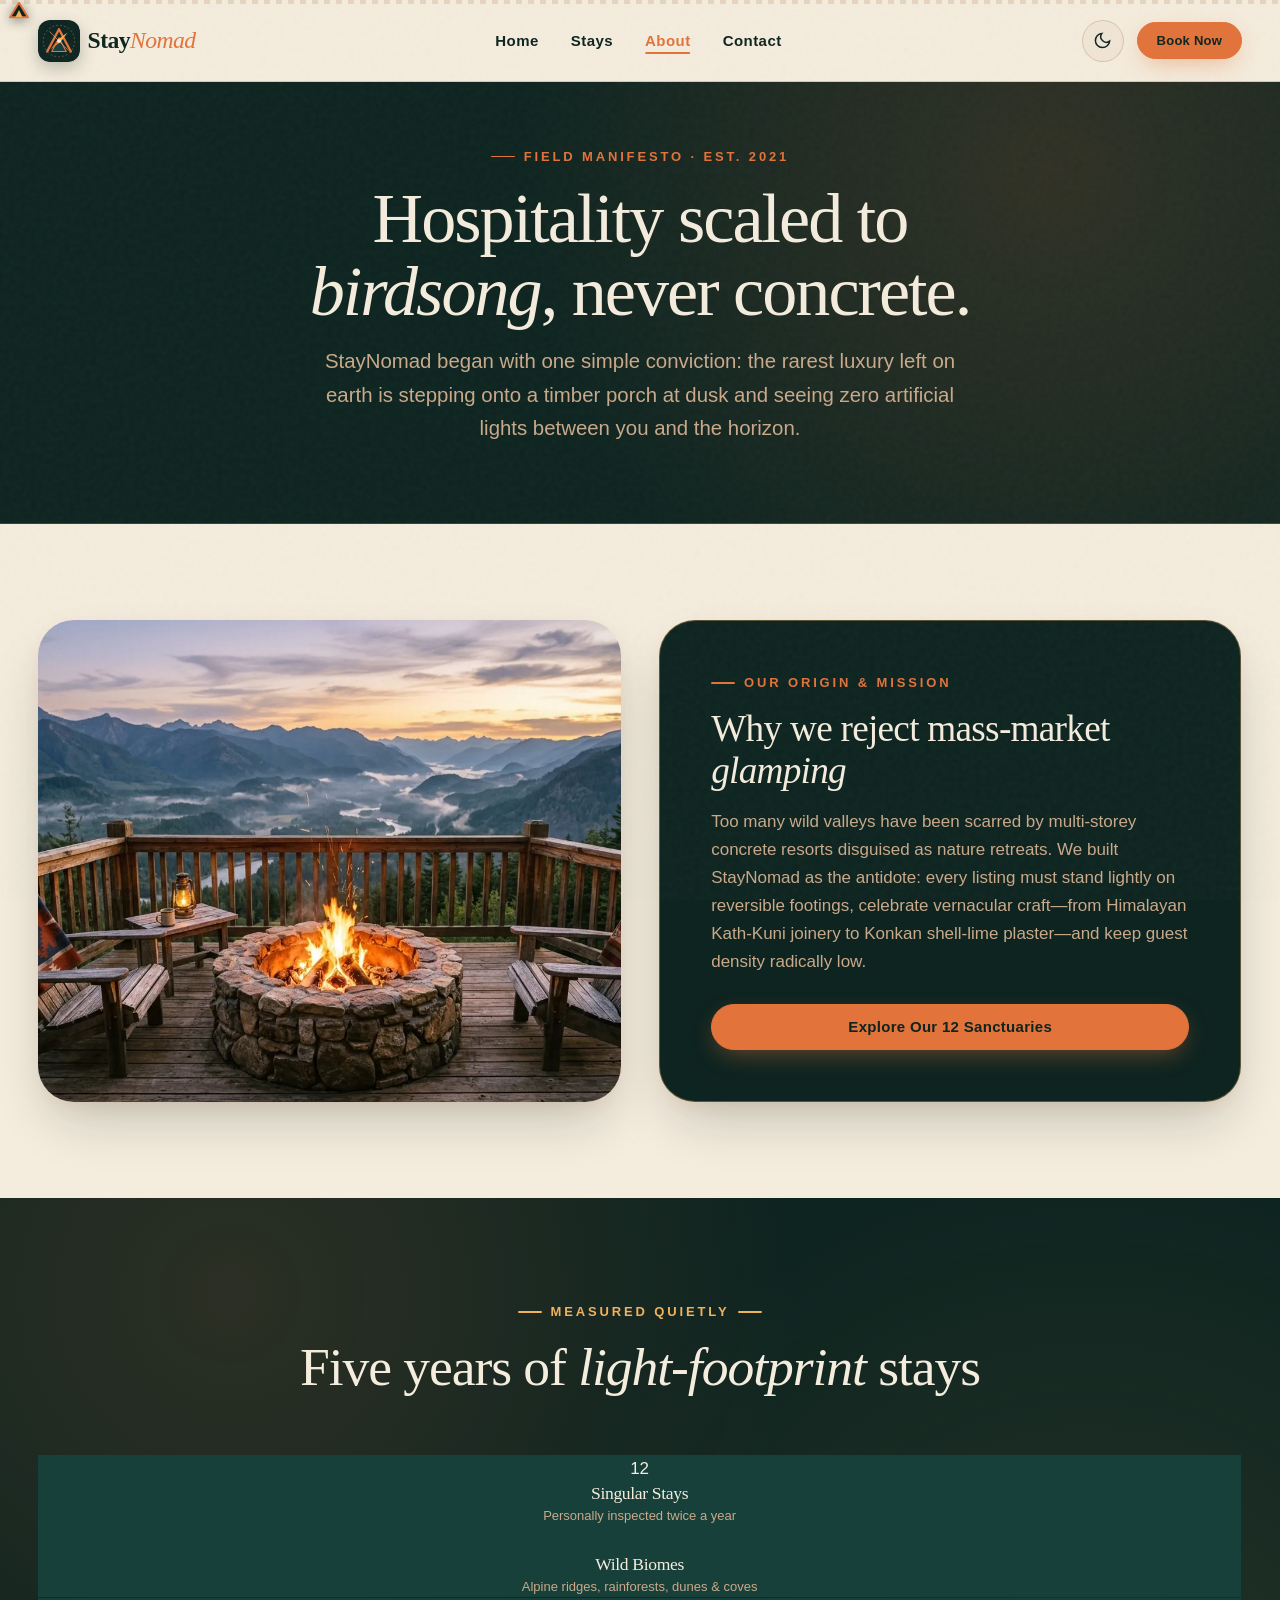
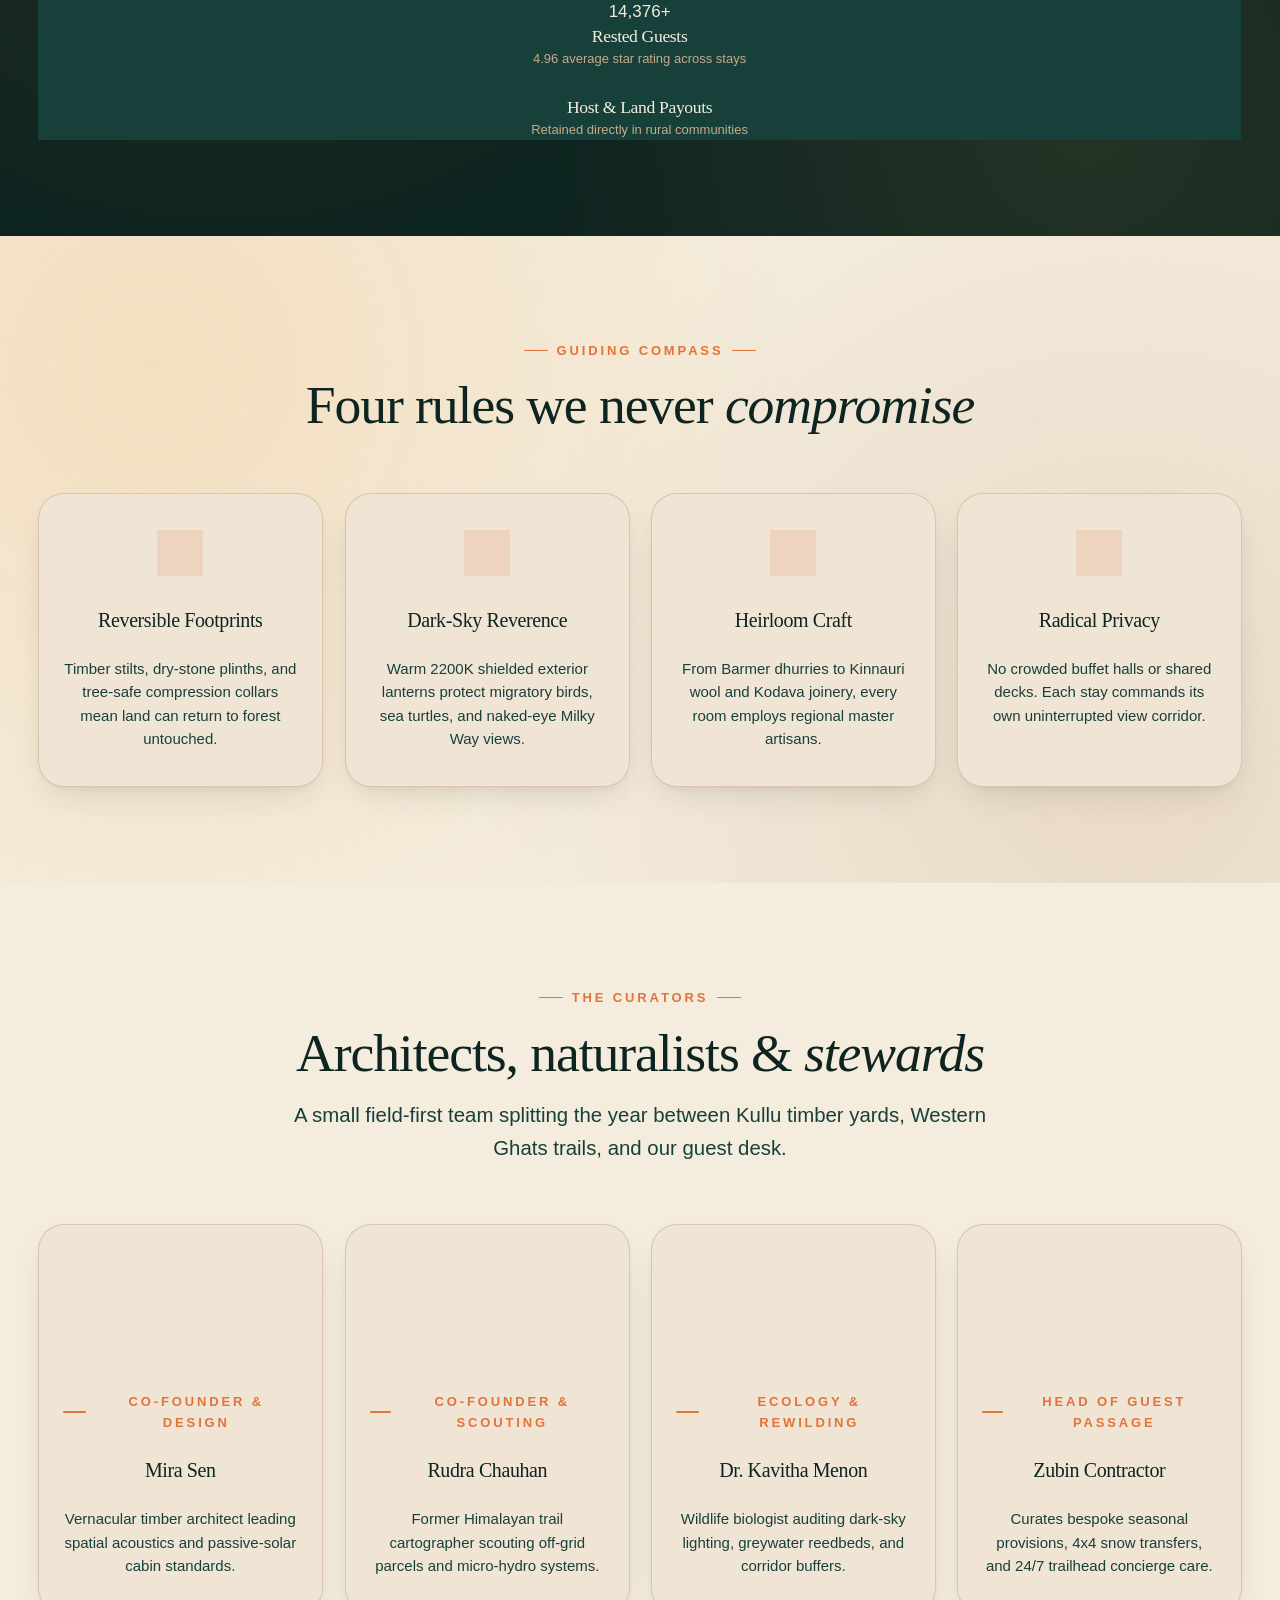
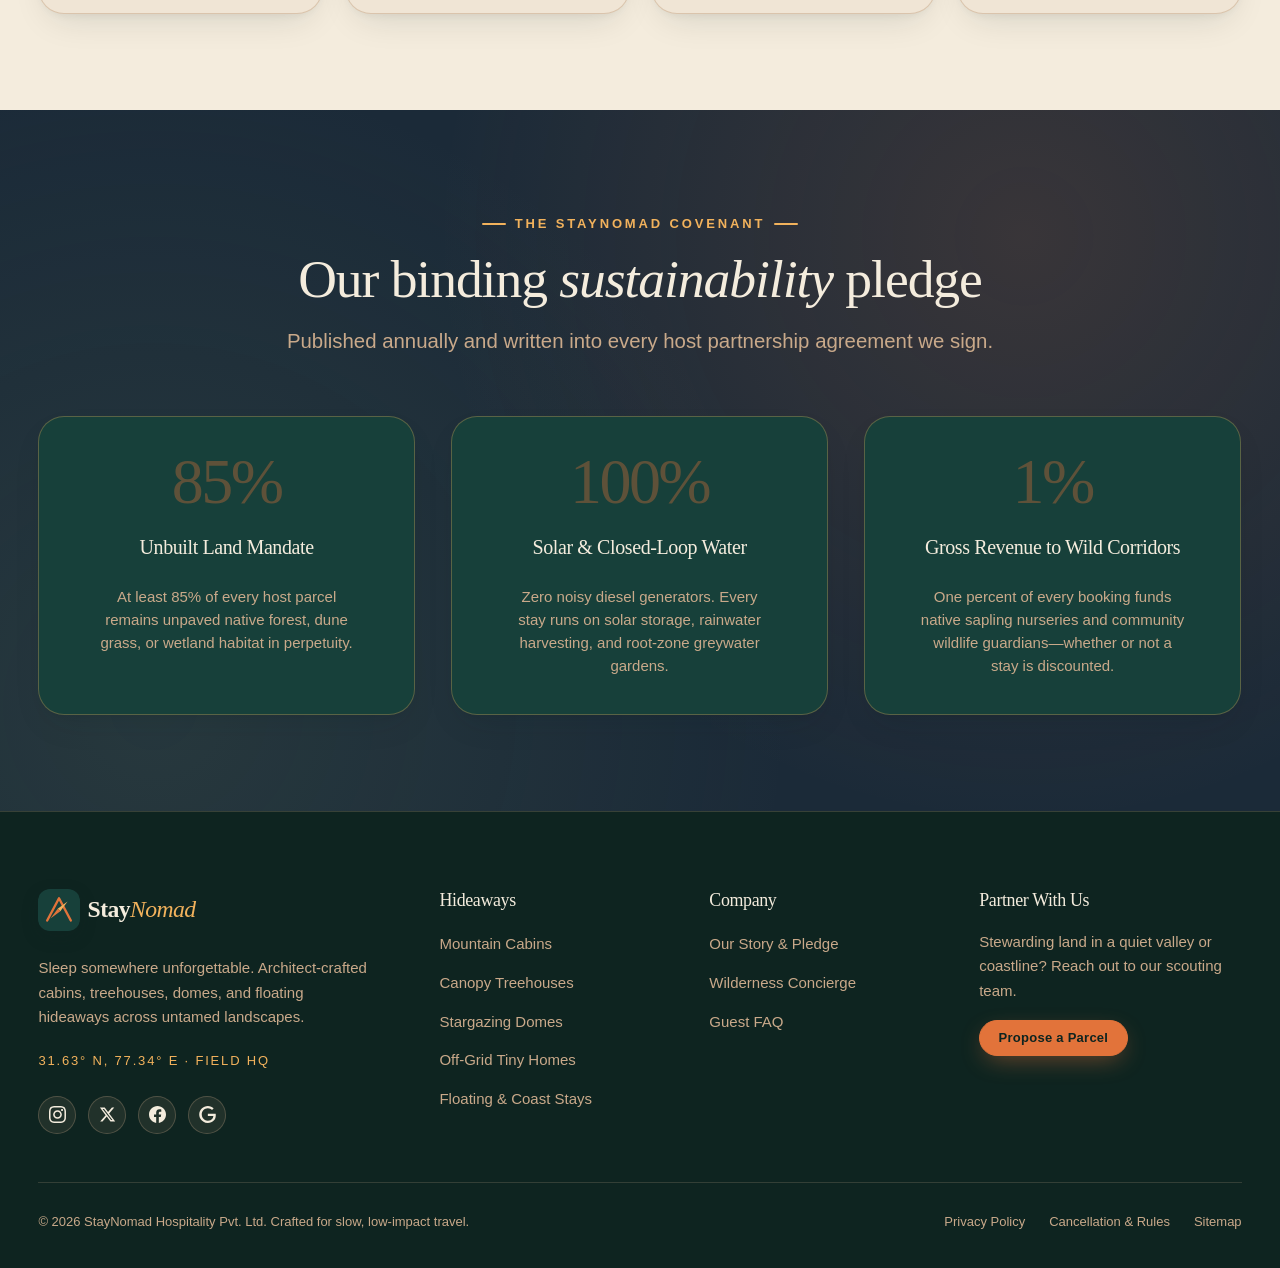
==== commit ceabc0fc: "1" ====
--- a/about.html
+++ b/about.html
@@ -1,4 +1,4 @@
-<!DOCTYPE html>
+﻿<!DOCTYPE html>
 <html lang="en" data-theme="light">
 <head>
   <meta charset="UTF-8">
@@ -10,15 +10,15 @@
   <meta property="og:title" content="About StayNomad — Our Story, Mission &amp; Rewilding Pledge">
   <meta property="og:description" content="How StayNomad curates unusual off-grid cabins, treehouses, and domes while protecting wild habitats.">
   <meta property="og:url" content="https://staynomad.example/about.html">
-  <meta property="og:image" content="images/about-story-campfire.jpg">
+  <meta property="og:image" content="assets/images/about-story-campfire.jpg">
   <meta name="twitter:card" content="summary_large_image">
   <meta name="twitter:title" content="About StayNomad">
   <meta name="twitter:description" content="Sleep somewhere unforgettable.">
-  <meta name="twitter:image" content="images/about-story-campfire.jpg">
-  <link rel="icon" type="image/svg+xml" href="images/favicon.svg">
-  <link rel="stylesheet" href="css/base.css?v=1.6">
-  <link rel="stylesheet" href="css/components.css?v=1.6">
-  <link rel="stylesheet" href="css/pages.css?v=1.6">
+  <meta name="twitter:image" content="assets/images/about-story-campfire.jpg">
+  <link rel="icon" type="image/svg+xml" href="assets/images/favicon.svg">
+  <link rel="stylesheet" href="assets/css/base.css?v=1.6">
+  <link rel="stylesheet" href="assets/css/components.css?v=1.7">
+  <link rel="stylesheet" href="assets/css/pages.css?v=1.7">
 </head>
 <body>
   <a href="#main-content" class="skip-link">Skip to main content</a>
@@ -97,8 +97,8 @@
         <div class="editorial-overlap">
           <div class="editorial-overlap-media image-mask-reveal" data-reveal>
             <picture>
-              <source srcset="images/about-story-campfire.webp" type="image/webp">
-              <img src="images/about-story-campfire.jpg" alt="Crackling stone campfire on a handcrafted cedar wooden deck at twilight overlooking a misty mountain valley" width="1200" height="825" loading="lazy" decoding="async">
+              <source srcset="assets/images/about-story-campfire.webp" type="image/webp">
+              <img src="assets/images/about-story-campfire.jpg" alt="Crackling stone campfire on a handcrafted cedar wooden deck at twilight overlooking a misty mountain valley" width="1200" height="825" loading="lazy" decoding="async">
             </picture>
           </div>
           <div class="editorial-overlap-card" data-tilt data-reveal style="--stagger:1">
@@ -204,8 +204,8 @@
           <article class="team-card" data-tilt data-reveal style="--stagger:0">
             <div class="team-photo" data-tilt-layer="3">
               <picture>
-                <source srcset="images/team-mira-sen.webp" type="image/webp">
-                <img src="images/team-mira-sen.jpg" alt="Mira Sen, Co-Founder &amp; Design" width="104" height="104" loading="lazy">
+                <source srcset="assets/images/team-mira-sen.webp" type="image/webp">
+                <img src="assets/images/team-mira-sen.jpg" alt="Mira Sen, Co-Founder &amp; Design" width="104" height="104" loading="lazy">
               </picture>
             </div>
             <span class="eyebrow" style="margin-bottom:0;" data-tilt-layer="2">Co-Founder &amp; Design</span>
@@ -216,8 +216,8 @@
           <article class="team-card" data-tilt data-reveal style="--stagger:1">
             <div class="team-photo" data-tilt-layer="3">
               <picture>
-                <source srcset="images/team-rudra-chauhan.webp" type="image/webp">
-                <img src="images/team-rudra-chauhan.jpg" alt="Rudra Chauhan, Co-Founder &amp; Scouting" width="104" height="104" loading="lazy">
+                <source srcset="assets/images/team-rudra-chauhan.webp" type="image/webp">
+                <img src="assets/images/team-rudra-chauhan.jpg" alt="Rudra Chauhan, Co-Founder &amp; Scouting" width="104" height="104" loading="lazy">
               </picture>
             </div>
             <span class="eyebrow" style="margin-bottom:0;" data-tilt-layer="2">Co-Founder &amp; Scouting</span>
@@ -228,8 +228,8 @@
           <article class="team-card" data-tilt data-reveal style="--stagger:2">
             <div class="team-photo" data-tilt-layer="3">
               <picture>
-                <source srcset="images/team-kavitha-menon.webp" type="image/webp">
-                <img src="images/team-kavitha-menon.jpg" alt="Dr. Kavitha Menon, Ecology &amp; Rewilding" width="104" height="104" loading="lazy">
+                <source srcset="assets/images/team-kavitha-menon.webp" type="image/webp">
+                <img src="assets/images/team-kavitha-menon.jpg" alt="Dr. Kavitha Menon, Ecology &amp; Rewilding" width="104" height="104" loading="lazy">
               </picture>
             </div>
             <span class="eyebrow" style="margin-bottom:0;" data-tilt-layer="2">Ecology &amp; Rewilding</span>
@@ -240,8 +240,8 @@
           <article class="team-card" data-tilt data-reveal style="--stagger:3">
             <div class="team-photo" data-tilt-layer="3">
               <picture>
-                <source srcset="images/team-zubin-contractor.webp" type="image/webp">
-                <img src="images/team-zubin-contractor.jpg" alt="Zubin Contractor, Head of Guest Passage" width="104" height="104" loading="lazy">
+                <source srcset="assets/images/team-zubin-contractor.webp" type="image/webp">
+                <img src="assets/images/team-zubin-contractor.jpg" alt="Zubin Contractor, Head of Guest Passage" width="104" height="104" loading="lazy">
               </picture>
             </div>
             <span class="eyebrow" style="margin-bottom:0;" data-tilt-layer="2">Head of Guest Passage</span>
@@ -366,9 +366,9 @@
     <svg viewBox="0 0 24 24" fill="none" stroke="currentColor" stroke-linecap="round" stroke-linejoin="round" aria-hidden="true"><polyline points="18 15 12 9 6 15"></polyline></svg>
   </button>
 
-  <script src="data/stays.js"></script>
-  <script src="js/tilt.js"></script>
-  <script src="js/main.js"></script>
+  <script src="assets/data/stays.js"></script>
+  <script src="assets/js/tilt.js"></script>
+  <script src="assets/js/main.js"></script>
 </body>
 </html>
 
--- a/assets/css/base.css
+++ b/assets/css/base.css
@@ -0,0 +1,701 @@
+/* ==========================================================================
+   StayNomad — Base Design Tokens, Typography & Global Primitives
+   Mood: "Golden hour in the wild."
+   ========================================================================== */
+
+@font-face {
+  font-family: 'Fraunces';
+  src: local('Fraunces'), local('Fraunces Variable'), local('Fraunces 9pt Soft');
+  font-weight: 300 800;
+  font-style: normal;
+  font-display: swap;
+}
+
+@font-face {
+  font-family: 'Fraunces';
+  src: local('Fraunces Italic'), local('Fraunces Variable Italic');
+  font-weight: 300 700;
+  font-style: italic;
+  font-display: swap;
+}
+
+@font-face {
+  font-family: 'Manrope';
+  src: local('Manrope'), local('Manrope Variable'), local('Manrope Regular');
+  font-weight: 300 800;
+  font-style: normal;
+  font-display: swap;
+}
+
+:root {
+  /* Strict Brand Palette — Only These 8 Core Hex Tokens */
+  --forest-night: #0E2420;
+  --pine: #17403A;
+  --moss: #6F8F5E;
+  --ember: #E2733A;
+  --amber: #F2B25C;
+  --sand: #F4ECDD;
+  --clay: #C9A98A;
+  --dusk: #1B2A38;
+
+  /* Semantic Theme Tokens — Daylight Golden-Hour Mode (Default) */
+  --bg-primary: var(--sand);
+  --bg-secondary: rgba(201, 169, 138, 0.22);
+  --bg-elevated: rgba(244, 236, 221, 0.94);
+  --bg-card: color-mix(in srgb, var(--sand) 90%, var(--clay) 10%);
+  --bg-card-solid: var(--sand);
+  --bg-glass: rgba(244, 236, 221, 0.84);
+  --bg-dark-band: var(--forest-night);
+  --bg-dusk-band: var(--dusk);
+  --bg-input: rgba(244, 236, 221, 0.96);
+
+  --text-primary: var(--forest-night);
+  --text-secondary: var(--pine);
+  --text-muted: rgba(14, 36, 32, 0.76);
+  --text-on-dark: var(--sand);
+  --text-on-dark-muted: var(--clay);
+  --text-accent: var(--ember);
+
+  --border-subtle: rgba(201, 169, 138, 0.55);
+  --border-strong: var(--clay);
+  --border-on-dark: rgba(201, 169, 138, 0.28);
+
+  --shadow-soft: 0 14px 36px -12px rgba(14, 36, 32, 0.14), 0 4px 12px -4px rgba(14, 36, 32, 0.08);
+  --shadow-lifted: 0 26px 56px -14px rgba(14, 36, 32, 0.24), 0 8px 20px -6px rgba(226, 115, 58, 0.14);
+  --glow-ember: 0 0 42px rgba(226, 115, 58, 0.28);
+  --glow-amber: 0 0 48px rgba(242, 178, 92, 0.24);
+
+  /* Typography */
+  --font-display: 'Fraunces', 'Iowan Old Style', 'Palatino Linotype', 'Book Antiqua', Palatino, Georgia, serif;
+  --font-body: 'Manrope', -apple-system, BlinkMacSystemFont, 'Segoe UI', Roboto, 'Helvetica Neue', sans-serif;
+
+  /* Fluid Type Scale */
+  --text-xs: clamp(0.75rem, 0.72rem + 0.12vw, 0.8125rem);
+  --text-sm: clamp(0.85rem, 0.82rem + 0.15vw, 0.9375rem);
+  --text-base: clamp(0.975rem, 0.94rem + 0.18vw, 1.0625rem);
+  --text-lg: clamp(1.125rem, 1.06rem + 0.3vw, 1.275rem);
+  --text-xl: clamp(1.325rem, 1.2rem + 0.55vw, 1.625rem);
+  --text-2xl: clamp(1.7rem, 1.45rem + 1.1vw, 2.35rem);
+  --text-3xl: clamp(2.2rem, 1.75rem + 2vw, 3.35rem);
+  --text-hero: clamp(2.55rem, 1.9rem + 3.1vw, 4.75rem);
+
+  /* Layout & Spacing */
+  --container-max: 1320px;
+  --container-narrow: 960px;
+  --gutter: clamp(1.15rem, 3vw, 2.75rem);
+  --section-py: clamp(4.25rem, 7.5vw, 7.5rem);
+  --nav-height: 82px;
+
+  /* Radii & Motion */
+  --radius-sm: 10px;
+  --radius-md: 18px;
+  --radius-lg: 26px;
+  --radius-xl: 36px;
+  --radius-pill: 999px;
+
+  --ease-editorial: cubic-bezier(0.22, 1, 0.36, 1);
+  --ease-spring: cubic-bezier(0.34, 1.56, 0.64, 1);
+  --duration-fast: 200ms;
+  --duration-base: 380ms;
+  --duration-slow: 720ms;
+}
+
+/* Night-Cabin Dark Mode */
+[data-theme="dark"] {
+  --bg-primary: var(--forest-night);
+  --bg-secondary: var(--dusk);
+  --bg-elevated: var(--pine);
+  --bg-card: var(--pine);
+  --bg-card-solid: var(--pine);
+  --bg-glass: rgba(14, 36, 32, 0.86);
+  --bg-input: rgba(23, 64, 58, 0.78);
+
+  --text-primary: var(--sand);
+  --text-secondary: var(--clay);
+  --text-muted: rgba(244, 236, 221, 0.78);
+  --text-accent: var(--amber);
+
+  --border-subtle: rgba(201, 169, 138, 0.25);
+  --border-strong: rgba(201, 169, 138, 0.5);
+
+  --shadow-soft: 0 18px 42px -12px rgba(14, 36, 32, 0.68), 0 4px 16px -4px rgba(14, 36, 32, 0.45);
+  --shadow-lifted: 0 28px 64px -12px rgba(14, 36, 32, 0.85), 0 8px 28px -6px rgba(226, 115, 58, 0.25);
+}
+
+/* Reset & Box Model */
+*,
+*::before,
+*::after {
+  box-sizing: border-box;
+  margin: 0;
+  padding: 0;
+}
+
+html {
+  scroll-behavior: smooth;
+  font-size: 16px;
+  -webkit-text-size-adjust: 100%;
+  overflow-x: clip;
+  background-color: var(--bg-primary);
+  color: var(--text-primary);
+}
+
+body {
+  font-family: var(--font-body);
+  font-size: var(--text-base);
+  line-height: 1.65;
+  background-color: var(--bg-primary);
+  color: var(--text-primary);
+  overflow-x: clip;
+  min-height: 100vh;
+  display: flex;
+  flex-direction: column;
+  position: relative;
+  transition: background-color var(--duration-base) var(--ease-editorial),
+              color var(--duration-base) var(--ease-editorial);
+  -webkit-font-smoothing: antialiased;
+  -moz-osx-font-smoothing: grayscale;
+}
+
+/* Warm Grainy Ambient Background Texture */
+body::before {
+  content: "";
+  position: fixed;
+  inset: 0;
+  pointer-events: none;
+  z-index: 9980;
+  opacity: 0.036;
+  background-image: url("data:image/svg+xml,%3Csvg viewBox='0 0 200 200' xmlns='http://www.w3.org/2000/svg'%3E%3Cfilter id='n'%3E%3CfeTurbulence type='fractalNoise' baseFrequency='0.82' numOctaves='3' stitchTiles='stitch'/%3E%3C/filter%3E%3Crect width='100%25' height='100%25' filter='url(%23n)'/%3E%3C/svg%3E");
+}
+
+main {
+  flex: 1 0 auto;
+  position: relative;
+  z-index: 1;
+}
+
+[hidden] {
+  display: none !important;
+}
+
+img,
+picture,
+svg,
+video,
+canvas {
+  display: block;
+  max-width: 100%;
+}
+
+img {
+  height: auto;
+  object-fit: cover;
+}
+
+a {
+  color: inherit;
+  text-decoration: none;
+  transition: color var(--duration-fast) var(--ease-editorial);
+}
+
+button,
+input,
+select,
+textarea {
+  font: inherit;
+  color: inherit;
+}
+
+button {
+  cursor: pointer;
+  background: none;
+  border: none;
+}
+
+ul,
+ol {
+  list-style: none;
+}
+
+/* Accessibility Skip Link & Focus States */
+.skip-link {
+  position: fixed;
+  top: -100px;
+  left: 1rem;
+  z-index: 10005;
+  background: var(--ember);
+  color: var(--forest-night);
+  font-weight: 700;
+  padding: 0.75rem 1.25rem;
+  border-radius: var(--radius-pill);
+  transition: top var(--duration-fast) var(--ease-editorial);
+}
+
+.skip-link:focus {
+  top: 1rem;
+}
+
+:focus-visible {
+  outline: 2.5px solid var(--ember);
+  outline-offset: 3px;
+}
+
+[data-theme="dark"] :focus-visible {
+  outline-color: var(--amber);
+}
+
+::selection {
+  background: var(--ember);
+  color: var(--forest-night);
+}
+
+/* Typography Hierarchy */
+h1, h2, h3, h4, .display-serif {
+  font-family: var(--font-display);
+  font-weight: 500;
+  line-height: 1.12;
+  letter-spacing: -0.02em;
+  color: inherit;
+}
+
+h1 {
+  font-size: var(--text-hero);
+  line-height: 1.05;
+  letter-spacing: -0.028em;
+}
+
+h2 {
+  font-size: var(--text-3xl);
+}
+
+h3 {
+  font-size: var(--text-xl);
+  line-height: 1.24;
+}
+
+h4 {
+  font-size: var(--text-lg);
+  line-height: 1.3;
+}
+
+em, .serif-italic {
+  font-family: var(--font-display);
+  font-style: italic;
+  font-weight: 400;
+}
+
+.eyebrow {
+  display: inline-flex;
+  align-items: center;
+  gap: 0.55rem;
+  font-family: var(--font-body);
+  font-size: var(--text-xs);
+  font-weight: 700;
+  text-transform: uppercase;
+  letter-spacing: 0.22em;
+  color: var(--ember);
+  margin-bottom: 0.9rem;
+}
+
+[data-theme="dark"] .eyebrow,
+.section-dark .eyebrow,
+.section-dusk .eyebrow {
+  color: var(--amber);
+}
+
+.eyebrow::before {
+  content: "";
+  width: 24px;
+  height: 1.5px;
+  background: currentColor;
+  display: inline-block;
+  border-radius: 2px;
+}
+
+.editorial-numeral {
+  font-family: var(--font-display);
+  font-size: clamp(3.25rem, 5vw, 5.25rem);
+  font-weight: 300;
+  line-height: 0.9;
+  color: var(--ember);
+  opacity: 0.35;
+  letter-spacing: -0.04em;
+  user-select: none;
+}
+
+[data-theme="dark"] .editorial-numeral,
+.section-dark .editorial-numeral {
+  color: var(--amber);
+  opacity: 0.42;
+}
+
+/* Containers & Section Bands */
+.container {
+  width: 100%;
+  max-width: var(--container-max);
+  margin-inline: auto;
+  padding-inline: var(--gutter);
+}
+
+.container-narrow {
+  width: 100%;
+  max-width: var(--container-narrow);
+  margin-inline: auto;
+  padding-inline: var(--gutter);
+}
+
+.section {
+  padding-block: var(--section-py);
+  position: relative;
+}
+
+.section-dark {
+  background:
+    radial-gradient(circle at 18% 15%, rgba(226, 115, 58, 0.14), transparent 48%),
+    radial-gradient(circle at 85% 82%, rgba(242, 178, 92, 0.1), transparent 46%),
+    var(--forest-night);
+  color: var(--sand);
+}
+
+.section-dusk {
+  background:
+    radial-gradient(circle at 80% 18%, rgba(226, 115, 58, 0.15), transparent 50%),
+    radial-gradient(circle at 12% 85%, rgba(111, 143, 94, 0.14), transparent 50%),
+    var(--dusk);
+  color: var(--sand);
+}
+
+.section-warm {
+  background:
+    radial-gradient(circle at 12% 20%, rgba(242, 178, 92, 0.22), transparent 52%),
+    radial-gradient(circle at 88% 80%, rgba(201, 169, 138, 0.28), transparent 52%),
+    var(--bg-primary);
+}
+
+[data-theme="dark"] .section-warm {
+  background:
+    radial-gradient(circle at 15% 22%, rgba(226, 115, 58, 0.12), transparent 52%),
+    radial-gradient(circle at 88% 78%, rgba(23, 64, 58, 0.55), transparent 52%),
+    var(--forest-night);
+}
+
+.section-header {
+  max-width: 720px;
+  margin-bottom: clamp(2.5rem, 4.5vw, 4rem);
+}
+
+.section-header.centered {
+  margin-inline: auto;
+  text-align: center;
+}
+
+.section-header.centered .eyebrow::after {
+  content: "";
+  width: 24px;
+  height: 1.5px;
+  background: currentColor;
+  display: inline-block;
+  border-radius: 2px;
+}
+
+.section-header p {
+  margin-top: 1rem;
+  font-size: var(--text-lg);
+  color: var(--text-secondary);
+}
+
+.section-dark .section-header p,
+.section-dusk .section-header p {
+  color: var(--clay);
+}
+
+.section-header-split {
+  display: flex;
+  flex-wrap: wrap;
+  align-items: flex-end;
+  justify-content: space-between;
+  gap: 1.5rem;
+  margin-bottom: clamp(2.5rem, 4.5vw, 3.75rem);
+}
+
+.section-header-split > div {
+  max-width: 640px;
+}
+
+@media (max-width: 768px) {
+  /* Mobile Alignment: Tags, Headings, and Buttons Centered */
+  .eyebrow,
+  .hero-kicker {
+    display: inline-flex !important;
+    align-items: center !important;
+    justify-content: center !important;
+    text-align: center !important;
+    margin-inline: auto !important;
+  }
+
+  .eyebrow::after {
+    content: "";
+    width: 24px;
+    height: 1.5px;
+    background: currentColor;
+    display: inline-block;
+    border-radius: 2px;
+  }
+
+  .section-header,
+  .section-header-split {
+    text-align: center !important;
+    margin-inline: auto !important;
+  }
+
+  .section-header-split {
+    flex-direction: column !important;
+    align-items: center !important;
+    justify-content: center !important;
+    gap: 1.25rem !important;
+  }
+
+  .section-header-split > div {
+    max-width: 100% !important;
+    text-align: center !important;
+    display: flex !important;
+    flex-direction: column !important;
+    align-items: center !important;
+    margin-inline: auto !important;
+  }
+
+  .section-header h1,
+  .section-header h2,
+  .section-header h3,
+  .section-header p,
+  .section-header-split h1,
+  .section-header-split h2,
+  .section-header-split h3,
+  .section-header-split p {
+    text-align: center !important;
+    margin-inline: auto !important;
+  }
+
+  .section-header-split .btn,
+  .section-header-split a.btn,
+  .section-header .btn,
+  .section-header a.btn {
+    margin-inline: auto !important;
+    align-self: center !important;
+    display: inline-flex !important;
+    justify-content: center !important;
+    text-align: center !important;
+  }
+}
+
+/* Curved Section Dividers */
+.curve-divider {
+  width: 100%;
+  overflow: hidden;
+  line-height: 0;
+  pointer-events: none;
+}
+
+.curve-divider svg {
+  width: 100%;
+  height: clamp(28px, 4.5vw, 68px);
+}
+
+/* Scroll-Linked Progress Bar Styled as a Trail Line + Tiny Tent Marker */
+.scroll-trail {
+  position: fixed;
+  top: 0;
+  left: 0;
+  right: 0;
+  height: 4px;
+  z-index: 9995;
+  pointer-events: none;
+  background: repeating-linear-gradient(
+    90deg,
+    rgba(201, 169, 138, 0.35) 0 6px,
+    transparent 6px 12px
+  );
+}
+
+.scroll-trail-fill {
+  height: 100%;
+  width: 0%;
+  background: linear-gradient(90deg, var(--moss), var(--amber), var(--ember));
+  box-shadow: 0 0 12px rgba(226, 115, 58, 0.7);
+  transition: width 60ms linear;
+}
+
+.scroll-trail-tent {
+  position: fixed;
+  top: 1px;
+  left: 0%;
+  transform: translate(-50%, 0);
+  width: 22px;
+  height: 18px;
+  z-index: 9996;
+  pointer-events: none;
+  filter: drop-shadow(0 2px 6px rgba(14, 36, 32, 0.55));
+  transition: left 60ms linear;
+}
+
+/* Custom Cursor Ring (Fine Pointer Devices Only) */
+.cursor-ring {
+  display: none;
+}
+
+@media (pointer: fine) {
+  .cursor-ring {
+    display: block;
+    position: fixed;
+    top: 0;
+    left: 0;
+    width: 34px;
+    height: 34px;
+    border: 1.5px solid var(--ember);
+    border-radius: 50%;
+    pointer-events: none;
+    z-index: 9992;
+    transform: translate3d(-100px, -100px, 0);
+    transition: width 240ms var(--ease-editorial),
+                height 240ms var(--ease-editorial),
+                background-color 240ms var(--ease-editorial),
+                border-color 240ms var(--ease-editorial),
+                opacity 240ms ease;
+    mix-blend-mode: normal;
+  }
+
+  .cursor-ring.is-expanded {
+    width: 62px;
+    height: 62px;
+    background-color: rgba(226, 115, 58, 0.14);
+    border-color: var(--amber);
+  }
+}
+
+/* Page Load & Route Curtain Transition */
+.page-curtain {
+  position: fixed;
+  inset: 0;
+  z-index: 10000;
+  background: var(--forest-night);
+  display: flex;
+  align-items: center;
+  justify-content: center;
+  pointer-events: none;
+  opacity: 0;
+  visibility: hidden;
+  transition: opacity 420ms var(--ease-editorial), visibility 420ms var(--ease-editorial);
+}
+
+.page-curtain.is-active {
+  opacity: 1;
+  visibility: visible;
+  pointer-events: all;
+}
+
+.page-curtain-inner {
+  text-align: center;
+  color: var(--sand);
+  padding: 2rem;
+}
+
+.page-curtain-coords {
+  font-family: var(--font-body);
+  font-size: var(--text-xs);
+  letter-spacing: 0.25em;
+  text-transform: uppercase;
+  color: var(--amber);
+  margin-bottom: 0.75rem;
+}
+
+.page-curtain-title {
+  font-family: var(--font-display);
+  font-size: var(--text-2xl);
+  color: var(--sand);
+}
+
+/* Scroll Reveal Stagger System */
+[data-reveal] {
+  opacity: 0;
+  transform: translateY(28px);
+  transition: opacity 680ms var(--ease-editorial),
+              transform 680ms var(--ease-editorial);
+  transition-delay: calc(var(--stagger, 0) * 85ms);
+}
+
+[data-reveal].is-visible {
+  opacity: 1;
+  transform: translateY(0);
+}
+
+.image-mask-reveal {
+  overflow: hidden;
+  border-radius: var(--radius-lg);
+  position: relative;
+}
+
+.image-mask-reveal img {
+  transition: transform 950ms var(--ease-editorial);
+}
+
+.image-mask-reveal:hover img {
+  transform: scale(1.045);
+}
+
+/* Utility Classes */
+.sr-only {
+  position: absolute;
+  width: 1px;
+  height: 1px;
+  padding: 0;
+  margin: -1px;
+  overflow: hidden;
+  clip: rect(0, 0, 0, 0);
+  white-space: nowrap;
+  border: 0;
+}
+
+.text-center {
+  text-align: center;
+}
+
+.badge-glow {
+  display: inline-flex;
+  align-items: center;
+  justify-content: center;
+  gap: 0.4rem;
+  padding: 0.35rem 0.85rem;
+  border-radius: var(--radius-pill);
+  font-size: var(--text-xs);
+  font-weight: 700;
+  letter-spacing: 0.04em;
+  background: rgba(14, 36, 32, 0.86);
+  color: var(--amber);
+  border: 1px solid rgba(242, 178, 92, 0.42);
+  backdrop-filter: blur(8px);
+}
+
+/* Reduced Motion Respect */
+@media (prefers-reduced-motion: reduce) {
+  html {
+    scroll-behavior: auto;
+  }
+
+  *,
+  *::before,
+  *::after {
+    animation-duration: 0.01ms !important;
+    animation-iteration-count: 1 !important;
+    transition-duration: 0.01ms !important;
+  }
+
+  [data-reveal] {
+    opacity: 1 !important;
+    transform: none !important;
+  }
+
+  .cursor-ring {
+    display: none !important;
+  }
+}
+
--- a/assets/css/components.css
+++ b/assets/css/components.css
@@ -0,0 +1,1916 @@
+/* ==========================================================================
+   StayNomad — Reusable UI Components, 3D Tilt Cards & Hospitality Animations
+   ========================================================================== */
+
+/* 1. Header & Minimal Navigation */
+.site-header {
+  position: sticky;
+  top: 0;
+  z-index: 950;
+  height: var(--nav-height);
+  display: flex;
+  align-items: center;
+  background: var(--bg-glass);
+  backdrop-filter: blur(16px);
+  -webkit-backdrop-filter: blur(16px);
+  border-bottom: 1px solid var(--border-subtle);
+  transition: background-color var(--duration-base) var(--ease-editorial),
+              box-shadow var(--duration-base) var(--ease-editorial),
+              border-color var(--duration-base) var(--ease-editorial);
+}
+
+.site-header.is-scrolled {
+  box-shadow: var(--shadow-soft);
+}
+
+.nav-inner {
+  display: flex;
+  align-items: center;
+  justify-content: space-between;
+  gap: 1.5rem;
+}
+
+/* Brand Logo (Compass Needle + Roof/Tent Peak) */
+.brand-logo {
+  display: inline-flex;
+  align-items: center;
+  gap: 0.45rem;
+  z-index: 960;
+}
+
+.brand-logo-mark {
+  width: 42px;
+  height: 42px;
+  flex-shrink: 0;
+  border-radius: 12px;
+  box-shadow: 0 6px 16px rgba(14, 36, 32, 0.25);
+  transition: transform var(--duration-base) var(--ease-spring);
+}
+
+.brand-logo:hover .brand-logo-mark {
+  transform: rotate(-6deg) scale(1.05);
+}
+
+.brand-wordmark {
+  font-family: var(--font-display);
+  font-size: 1.48rem;
+  font-weight: 600;
+  letter-spacing: -0.025em;
+  color: var(--text-primary);
+}
+
+.brand-wordmark span {
+  color: var(--ember);
+  font-style: italic;
+  font-weight: 500;
+}
+
+[data-theme="dark"] .brand-wordmark span,
+.site-footer .brand-wordmark span {
+  color: var(--amber);
+}
+
+/* Primary Nav Links (Strictly 4 Links) */
+.nav-links {
+  display: flex;
+  align-items: center;
+  gap: clamp(1.4rem, 2.5vw, 2.5rem);
+}
+
+.nav-links a {
+  position: relative;
+  font-size: var(--text-sm);
+  font-weight: 600;
+  letter-spacing: 0.03em;
+  color: var(--text-primary);
+  padding-block: 0.35rem;
+}
+
+.nav-links a::after {
+  content: "";
+  position: absolute;
+  left: 50%;
+  bottom: 0;
+  width: 0;
+  height: 2px;
+  background: var(--ember);
+  border-radius: 2px;
+  transform: translateX(-50%);
+  transition: width var(--duration-base) var(--ease-editorial);
+}
+
+.nav-links a:hover::after,
+.nav-links a[aria-current="page"]::after {
+  width: 100%;
+}
+
+.nav-links a[aria-current="page"] {
+  color: var(--ember);
+}
+
+[data-theme="dark"] .nav-links a[aria-current="page"] {
+  color: var(--amber);
+}
+
+[data-theme="dark"] .nav-links a::after {
+  background: var(--amber);
+}
+
+.nav-actions {
+  display: flex;
+  align-items: center;
+  gap: 0.85rem;
+  z-index: 960;
+}
+
+/* Dark Mode Toggle Button */
+.theme-toggle {
+  width: 42px;
+  height: 42px;
+  border-radius: 50%;
+  border: 1px solid var(--border-subtle);
+  background: var(--bg-card);
+  color: var(--text-primary);
+  display: inline-flex;
+  align-items: center;
+  justify-content: center;
+  transition: transform var(--duration-fast) var(--ease-editorial),
+              border-color var(--duration-fast) ease,
+              background-color var(--duration-fast) ease;
+}
+
+.theme-toggle:hover {
+  border-color: var(--ember);
+  transform: rotate(14deg);
+}
+
+.theme-toggle svg {
+  width: 19px;
+  height: 19px;
+}
+
+.theme-toggle .icon-sun {
+  display: none;
+}
+
+[data-theme="dark"] .theme-toggle .icon-sun {
+  display: block;
+  color: var(--amber);
+}
+
+[data-theme="dark"] .theme-toggle .icon-moon {
+  display: none;
+}
+
+/* Logged-in User Pill in Navbar */
+.nav-user-pill {
+  display: inline-flex;
+  align-items: center;
+  gap: 0.6rem;
+  padding: 0.35rem 1rem 0.35rem 0.4rem;
+  border-radius: var(--radius-pill);
+  background: var(--forest-night);
+  color: var(--sand);
+  border: 1px solid rgba(242, 178, 92, 0.4);
+  font-size: var(--text-sm);
+  font-weight: 600;
+  transition: transform var(--duration-fast) var(--ease-editorial),
+              box-shadow var(--duration-fast) ease;
+}
+
+[data-theme="dark"] .nav-user-pill {
+  background: var(--ember);
+  color: var(--forest-night);
+  border-color: var(--ember);
+}
+
+.nav-user-pill:hover {
+  transform: translateY(-2px);
+  box-shadow: var(--glow-ember);
+}
+
+.nav-user-avatar {
+  width: 30px;
+  height: 30px;
+  border-radius: 50%;
+  object-fit: cover;
+  border: 1.5px solid var(--amber);
+}
+
+/* Mobile Menu Trigger & Full-Screen Overlay */
+.mobile-menu-toggle {
+  display: none;
+  width: 44px;
+  height: 44px;
+  border-radius: 50%;
+  border: 1px solid var(--border-subtle);
+  background: var(--bg-card);
+  align-items: center;
+  justify-content: center;
+  flex-direction: column;
+  gap: 5px;
+}
+
+.mobile-menu-toggle span {
+  width: 20px;
+  height: 2px;
+  background: var(--text-primary);
+  border-radius: 2px;
+  transition: transform var(--duration-base) var(--ease-editorial),
+              opacity var(--duration-fast) ease;
+}
+
+.mobile-menu-toggle[aria-expanded="true"] span:nth-child(1) {
+  transform: translateY(7px) rotate(45deg);
+}
+
+.mobile-menu-toggle[aria-expanded="true"] span:nth-child(2) {
+  opacity: 0;
+}
+
+.mobile-menu-toggle[aria-expanded="true"] span:nth-child(3) {
+  transform: translateY(-7px) rotate(-45deg);
+}
+
+.mobile-nav-overlay {
+  position: fixed;
+  inset: 0;
+  z-index: 940;
+  background:
+    radial-gradient(circle at 80% 20%, rgba(226, 115, 58, 0.22), transparent 50%),
+    var(--forest-night);
+  color: var(--sand);
+  display: flex;
+  flex-direction: column;
+  justify-content: center;
+  align-items: center;
+  padding: 6rem 2rem 3rem;
+  overflow-y: auto;
+  -webkit-overflow-scrolling: touch;
+  opacity: 0;
+  visibility: hidden;
+  transform: translateY(-16px);
+  transition: opacity 380ms var(--ease-editorial),
+              transform 380ms var(--ease-editorial),
+              visibility 380ms;
+}
+
+.mobile-nav-overlay.is-open {
+  opacity: 1;
+  visibility: visible;
+  transform: translateY(0);
+}
+
+.mobile-nav-links {
+  display: flex;
+  flex-direction: column;
+  align-items: center;
+  gap: 1.65rem;
+  text-align: center;
+  margin-bottom: 2.5rem;
+}
+
+.mobile-nav-links a {
+  font-family: var(--font-display);
+  font-size: clamp(2rem, 6vw, 2.75rem);
+  color: var(--sand);
+  transition: color var(--duration-fast) ease, transform var(--duration-fast) ease;
+}
+
+.mobile-nav-links a:hover,
+.mobile-nav-links a[aria-current="page"] {
+  color: var(--amber);
+  transform: scale(1.04);
+}
+
+.nav-booking-btn {
+  white-space: nowrap;
+  font-weight: 600;
+}
+
+.mobile-nav-footer {
+  display: flex;
+  flex-direction: column;
+  align-items: center;
+  gap: 1rem;
+  color: var(--clay);
+  font-size: var(--text-sm);
+}
+
+@media (max-width: 1080px) {
+  .nav-links {
+    display: none !important;
+  }
+
+  .nav-booking-btn,
+  .site-header .nav-booking-btn,
+  .nav-actions .nav-booking-btn {
+    display: none !important;
+  }
+
+  .mobile-menu-toggle {
+    display: inline-flex !important;
+  }
+}
+
+
+
+/* 2. Buttons */
+.btn {
+  display: inline-flex;
+  align-items: center;
+  justify-content: center;
+  gap: 0.55rem;
+  padding: 0.82rem 1.6rem;
+  border-radius: var(--radius-pill);
+  font-family: var(--font-body);
+  font-size: var(--text-sm);
+  font-weight: 700;
+  letter-spacing: 0.02em;
+  line-height: 1.2;
+  border: 1.5px solid transparent;
+  transition: transform var(--duration-fast) var(--ease-editorial),
+              box-shadow var(--duration-base) var(--ease-editorial),
+              background-color var(--duration-fast) ease,
+              border-color var(--duration-fast) ease,
+              color var(--duration-fast) ease;
+  white-space: nowrap;
+}
+
+.btn svg {
+  width: 18px;
+  height: 18px;
+  flex-shrink: 0;
+}
+
+.btn-primary {
+  background: var(--ember);
+  color: var(--forest-night);
+  border-color: var(--ember);
+  box-shadow: 0 8px 24px -6px rgba(226, 115, 58, 0.48);
+}
+
+.btn-primary:hover {
+  background: var(--amber);
+  border-color: var(--amber);
+  color: var(--forest-night);
+  transform: translateY(-2px);
+  box-shadow: 0 14px 30px -6px rgba(242, 178, 92, 0.52);
+}
+
+.btn-secondary {
+  background: var(--forest-night);
+  color: var(--sand);
+  border-color: var(--forest-night);
+}
+
+[data-theme="dark"] .btn-secondary {
+  background: var(--sand);
+  color: var(--forest-night);
+  border-color: var(--sand);
+}
+
+.btn-secondary:hover {
+  background: var(--pine);
+  border-color: var(--amber);
+  color: var(--sand);
+  transform: translateY(-2px);
+}
+
+[data-theme="dark"] .btn-secondary:hover {
+  background: var(--amber);
+  border-color: var(--amber);
+  color: var(--forest-night);
+}
+
+.btn-outline {
+  background: transparent;
+  color: var(--text-primary);
+  border-color: var(--border-strong);
+}
+
+.btn-outline:hover {
+  border-color: var(--ember);
+  background: rgba(226, 115, 58, 0.1);
+}
+
+.section-dark .btn-outline,
+.section-dusk .btn-outline,
+.editorial-overlap-card .btn-outline {
+  color: var(--sand);
+  border-color: rgba(244, 236, 221, 0.45);
+}
+
+.section-dark .btn-outline:hover,
+.section-dusk .btn-outline:hover,
+.editorial-overlap-card .btn-outline:hover,
+.editorial-overlap-card .btn-outline:focus-visible {
+  border-color: var(--amber);
+  background: rgba(242, 178, 92, 0.14);
+  color: var(--amber);
+}
+
+.btn-surprise {
+  background: rgba(14, 36, 32, 0.82);
+  color: var(--amber);
+  border: 1.5px solid rgba(242, 178, 92, 0.55);
+  backdrop-filter: blur(10px);
+}
+
+.btn-surprise:hover {
+  background: var(--ember);
+  color: var(--forest-night);
+  border-color: var(--ember);
+}
+
+.btn-surprise svg {
+  transition: transform 520ms var(--ease-spring);
+}
+
+.btn-surprise:hover svg {
+  transform: rotate(195deg);
+}
+
+.btn-sm {
+  padding: 0.58rem 1.15rem;
+  font-size: var(--text-xs);
+}
+
+.btn-lg {
+  padding: 1rem 2rem;
+  font-size: var(--text-base);
+}
+
+.btn-block {
+  width: 100%;
+}
+
+/* 3. Forms & Validation */
+.form-group {
+  display: flex;
+  flex-direction: column;
+  gap: 0.45rem;
+  text-align: left;
+}
+
+.form-label {
+  font-size: var(--text-xs);
+  font-weight: 700;
+  letter-spacing: 0.08em;
+  text-transform: uppercase;
+  color: var(--text-secondary);
+}
+
+.section-dark .form-label {
+  color: var(--clay);
+}
+
+.form-control {
+  width: 100%;
+  padding: 0.85rem 1.05rem;
+  border-radius: var(--radius-sm);
+  border: 1.5px solid var(--border-subtle);
+  background: var(--bg-input);
+  color: var(--text-primary);
+  font-size: var(--text-base);
+  transition: border-color var(--duration-fast) ease,
+              box-shadow var(--duration-fast) ease;
+}
+
+.form-control::placeholder {
+  color: var(--text-muted);
+  opacity: 0.7;
+}
+
+.form-control:focus {
+  outline: none;
+  border-color: var(--ember);
+  box-shadow: 0 0 0 3px rgba(226, 115, 58, 0.2);
+}
+
+.form-control[type="date"]::-webkit-calendar-picker-indicator {
+  background-image: url("data:image/svg+xml,%3Csvg xmlns='http://www.w3.org/2000/svg' width='18' height='18' viewBox='0 0 24 24' fill='none' stroke='%2317403A' stroke-width='2.2' stroke-linecap='round' stroke-linejoin='round'%3E%3Crect x='3' y='4' width='18' height='18' rx='2' ry='2'%3E%3C/rect%3E%3Cline x1='16' y1='2' x2='16' y2='6'%3E%3C/line%3E%3Cline x1='8' y1='2' x2='8' y2='6'%3E%3C/line%3E%3Cline x1='3' y1='10' x2='21' y2='10'%3E%3C/line%3E%3C/svg%3E");
+  background-position: center;
+  background-size: 18px 18px;
+  background-repeat: no-repeat;
+  cursor: pointer;
+  filter: none !important;
+  opacity: 0.85;
+  width: 20px;
+  height: 20px;
+  transition: opacity var(--duration-fast) ease, transform var(--duration-fast) ease;
+}
+
+.form-control[type="date"]::-webkit-calendar-picker-indicator:hover {
+  opacity: 1;
+  transform: scale(1.1);
+}
+
+[data-theme="dark"] .form-control[type="date"]::-webkit-calendar-picker-indicator {
+  background-image: url("data:image/svg+xml,%3Csvg xmlns='http://www.w3.org/2000/svg' width='18' height='18' viewBox='0 0 24 24' fill='none' stroke='%23F2B25C' stroke-width='2.2' stroke-linecap='round' stroke-linejoin='round'%3E%3Crect x='3' y='4' width='18' height='18' rx='2' ry='2'%3E%3C/rect%3E%3Cline x1='16' y1='2' x2='16' y2='6'%3E%3C/line%3E%3Cline x1='8' y1='2' x2='8' y2='6'%3E%3C/line%3E%3Cline x1='3' y1='10' x2='21' y2='10'%3E%3C/line%3E%3C/svg%3E");
+}
+
+.form-control.is-invalid {
+  border-color: var(--ember);
+  background: rgba(226, 115, 58, 0.08);
+}
+
+.form-error {
+  font-size: var(--text-xs);
+  font-weight: 600;
+  color: var(--ember);
+  min-height: 1.1rem;
+}
+
+[data-theme="dark"] .form-error {
+  color: var(--amber);
+}
+
+/* 4. 3D Tilt Card System & STRICT Center-Alignment Rules */
+[data-tilt] {
+  position: relative;
+  transform-style: preserve-3d;
+  will-change: transform;
+  transition: transform 360ms var(--ease-editorial),
+              box-shadow 360ms var(--ease-editorial),
+              border-color 280ms ease;
+}
+
+[data-tilt].is-tilting {
+  transition: box-shadow 360ms var(--ease-editorial), border-color 280ms ease;
+}
+
+.tilt-glare {
+  position: absolute;
+  inset: 0;
+  border-radius: inherit;
+  pointer-events: none;
+  z-index: 6;
+  opacity: 0;
+  background: radial-gradient(
+    circle at 50% 50%,
+    rgba(242, 178, 92, 0.24) 0%,
+    rgba(244, 236, 221, 0.06) 45%,
+    transparent 72%
+  );
+  transition: opacity 280ms ease;
+}
+
+[data-tilt]:hover .tilt-glare {
+  opacity: 1;
+}
+
+[data-tilt-layer="1"] {
+  transform: translateZ(14px);
+}
+
+[data-tilt-layer="2"] {
+  transform: translateZ(26px);
+}
+
+[data-tilt-layer="3"] {
+  transform: translateZ(38px);
+}
+
+/* STRICT RULE 4.2: Icons & text inside ALL cards are center-aligned across ALL viewports */
+.card-centered,
+.stay-card-body,
+.category-card,
+.step-card,
+.amenity-card,
+.value-card,
+.stat-card,
+.testimonial-card,
+.team-card,
+.support-card,
+.pledge-card,
+.destination-card-content {
+  display: flex;
+  flex-direction: column;
+  align-items: center;
+  justify-content: center;
+  text-align: center !important;
+}
+
+/* 4.3 Universal Card Transitions, Hover Elevation & Micro-Interactions */
+.stay-card,
+.dest-card,
+.category-card,
+.step-card,
+.amenity-card,
+.value-card,
+.stat-card,
+.testimonial-card,
+.team-card,
+.support-card,
+.pledge-card,
+.host-card,
+.editorial-overlap-card,
+.auth-card,
+.booking-sidebar-card {
+  transition: transform 340ms var(--ease-editorial),
+              box-shadow 340ms var(--ease-editorial),
+              border-color 280ms ease,
+              background-color 280ms ease;
+  will-change: transform, box-shadow;
+}
+
+/* Universal hover lift, warm ember border accent, and elevated soft shadow */
+.stay-card:hover,
+.dest-card:hover,
+.category-card:hover,
+.step-card:hover,
+.amenity-card:hover,
+.value-card:hover,
+.stat-card:hover,
+.testimonial-card:hover,
+.team-card:hover,
+.support-card:hover,
+.pledge-card:hover,
+.host-card:hover,
+.editorial-overlap-card:hover,
+.auth-card:hover,
+.booking-sidebar-card:hover {
+  transform: translateY(-6px);
+  border-color: var(--ember);
+  box-shadow: 0 20px 48px -10px rgba(14, 36, 32, 0.22), 0 0 24px rgba(226, 115, 58, 0.16);
+}
+
+/* In dark mode or inside dark/dusk sections: warm amber glow & deep atmospheric shadow */
+[data-theme="dark"] .stay-card:hover,
+[data-theme="dark"] .dest-card:hover,
+[data-theme="dark"] .category-card:hover,
+[data-theme="dark"] .step-card:hover,
+[data-theme="dark"] .amenity-card:hover,
+[data-theme="dark"] .value-card:hover,
+[data-theme="dark"] .stat-card:hover,
+[data-theme="dark"] .testimonial-card:hover,
+[data-theme="dark"] .team-card:hover,
+[data-theme="dark"] .support-card:hover,
+[data-theme="dark"] .pledge-card:hover,
+[data-theme="dark"] .host-card:hover,
+[data-theme="dark"] .editorial-overlap-card:hover,
+[data-theme="dark"] .auth-card:hover,
+[data-theme="dark"] .booking-sidebar-card:hover,
+.section-dark .step-card:hover,
+.section-dark .stat-card:hover,
+.section-dark .value-card:hover,
+.section-dark .pledge-card:hover,
+.section-dark .dest-card:hover,
+.section-dark .editorial-overlap-card:hover,
+.section-dusk .dest-card:hover,
+.section-dusk .step-card:hover,
+.section-dusk .pledge-card:hover,
+.section-dusk .editorial-overlap-card:hover {
+  border-color: var(--amber) !important;
+  box-shadow: 0 24px 56px -12px rgba(14, 36, 32, 0.72), 0 0 32px rgba(242, 178, 92, 0.26) !important;
+}
+
+/* Micro-interaction transitions inside cards */
+.step-icon-badge,
+.amenity-icon,
+.category-icon-ring,
+.team-crest,
+.host-avatar,
+.stat-value,
+.testimonial-stars svg,
+.dest-coords-badge {
+  transition: transform 320ms var(--ease-editorial),
+              box-shadow 320ms var(--ease-editorial),
+              border-color 280ms ease,
+              background-color 280ms ease,
+              color 280ms ease;
+}
+
+.step-card:hover .step-icon-badge {
+  transform: scale(1.1);
+  box-shadow: 0 0 20px rgba(226, 115, 58, 0.3);
+}
+
+[data-theme="dark"] .step-card:hover .step-icon-badge,
+.section-dark .step-card:hover .step-icon-badge {
+  box-shadow: 0 0 24px rgba(242, 178, 92, 0.35);
+}
+
+.amenity-card:hover .amenity-icon,
+.value-card:hover .amenity-icon,
+.support-card:hover .amenity-icon,
+.pledge-card:hover .amenity-icon {
+  transform: scale(1.12);
+  box-shadow: 0 0 20px rgba(226, 115, 58, 0.28);
+}
+
+[data-theme="dark"] .amenity-card:hover .amenity-icon,
+[data-theme="dark"] .value-card:hover .amenity-icon,
+[data-theme="dark"] .support-card:hover .amenity-icon,
+[data-theme="dark"] .pledge-card:hover .amenity-icon,
+.section-dark .value-card:hover .amenity-icon,
+.section-dark .pledge-card:hover .amenity-icon {
+  box-shadow: 0 0 24px rgba(242, 178, 92, 0.35);
+}
+
+.category-card:hover .category-icon-ring {
+  transform: scale(1.08);
+  border-color: var(--amber);
+  box-shadow: 0 0 24px rgba(242, 178, 92, 0.4);
+}
+
+.stat-card:hover .stat-value {
+  transform: scale(1.05);
+}
+
+.testimonial-card:hover .testimonial-stars svg {
+  transform: scale(1.15);
+}
+
+.host-card:hover .host-avatar {
+  transform: scale(1.06);
+  border-color: var(--amber);
+  box-shadow: 0 0 20px rgba(242, 178, 92, 0.3);
+}
+
+.dest-card:hover .dest-coords-badge {
+  border-color: var(--amber);
+  transform: scale(1.03);
+}
+
+/* 5. Stay Card Component */
+.stays-grid {
+  display: grid;
+  grid-template-columns: repeat(3, minmax(0, 1fr));
+  gap: clamp(1.35rem, 2.4vw, 2.1rem);
+}
+
+@media (max-width: 1080px) {
+  .stays-grid {
+    grid-template-columns: repeat(2, minmax(0, 1fr));
+  }
+}
+
+@media (max-width: 660px) {
+  .stays-grid {
+    grid-template-columns: 1fr;
+  }
+}
+
+.stays-grid.is-list-view {
+  grid-template-columns: 1fr;
+}
+
+.stay-card {
+  background: var(--bg-card);
+  border: 1px solid var(--border-subtle);
+  border-radius: var(--radius-lg);
+  overflow: hidden;
+  box-shadow: var(--shadow-soft);
+  display: flex;
+  flex-direction: column;
+  height: 100%;
+}
+
+.stays-grid.is-list-view .stay-card {
+  display: grid;
+  grid-template-columns: minmax(280px, 380px) 1fr;
+  align-items: stretch;
+}
+
+@media (max-width: 768px) {
+  .stays-grid.is-list-view .stay-card {
+    grid-template-columns: 1fr;
+  }
+}
+
+.stay-card-media {
+  position: relative;
+  aspect-ratio: 4 / 3;
+  overflow: hidden;
+  background: var(--forest-night);
+}
+
+.stays-grid.is-list-view .stay-card-media {
+  aspect-ratio: auto;
+  min-height: 260px;
+}
+
+.stay-card-media picture,
+.stay-card-media img {
+  width: 100%;
+  height: 100%;
+  object-fit: cover;
+  transition: transform 850ms var(--ease-editorial);
+}
+
+.stay-card:hover .stay-card-media img {
+  transform: scale(1.08);
+}
+
+/* Top Badges on Stay Card */
+.stay-card-badges {
+  position: absolute;
+  top: 0.9rem;
+  left: 0.9rem;
+  right: 3.5rem;
+  display: flex;
+  flex-direction: column;
+  align-items: flex-start;
+  gap: 0.45rem;
+  z-index: 4;
+  pointer-events: none;
+}
+
+.scarcity-badge {
+  display: inline-flex;
+  align-items: center;
+  gap: 0.4rem;
+  padding: 0.32rem 0.72rem;
+  border-radius: var(--radius-pill);
+  font-size: 0.72rem;
+  font-weight: 700;
+  line-height: 1;
+  white-space: nowrap;
+  background: rgba(14, 36, 32, 0.88);
+  color: var(--amber);
+  border: 1px solid rgba(226, 115, 58, 0.65);
+  backdrop-filter: blur(8px);
+}
+
+#book-scarcity-notice {
+  white-space: normal;
+  line-height: 1.35;
+}
+
+.scarcity-dot {
+  width: 6px;
+  height: 6px;
+  border-radius: 50%;
+  background: var(--ember);
+  box-shadow: 0 0 8px var(--ember);
+  animation: pulseEmber 1.8s infinite ease-in-out;
+  flex-shrink: 0;
+}
+
+@keyframes pulseEmber {
+  0%, 100% { transform: scale(1); opacity: 1; }
+  50% { transform: scale(1.45); opacity: 0.65; }
+}
+
+.category-pill-overlay {
+  display: inline-flex;
+  align-items: center;
+  padding: 0.3rem 0.72rem;
+  border-radius: var(--radius-pill);
+  font-size: 0.72rem;
+  font-weight: 700;
+  letter-spacing: 0.05em;
+  text-transform: uppercase;
+  line-height: 1;
+  white-space: nowrap;
+  background: rgba(244, 236, 221, 0.9);
+  color: var(--forest-night);
+}
+
+/* Wishlist Heart Button with Ripple Pop */
+.wishlist-btn {
+  position: absolute;
+  top: 0.85rem;
+  right: 0.85rem;
+  z-index: 5;
+  width: 40px;
+  height: 40px;
+  border-radius: 50%;
+  background: rgba(14, 36, 32, 0.74);
+  backdrop-filter: blur(8px);
+  border: 1px solid rgba(244, 236, 221, 0.25);
+  color: var(--sand);
+  display: inline-flex;
+  align-items: center;
+  justify-content: center;
+  transition: transform var(--duration-fast) var(--ease-spring),
+              background-color var(--duration-fast) ease,
+              border-color var(--duration-fast) ease;
+}
+
+.wishlist-btn:hover {
+  transform: scale(1.1);
+  border-color: var(--amber);
+}
+
+.wishlist-btn svg {
+  width: 19px;
+  height: 19px;
+  transition: fill 220ms ease, stroke 220ms ease, transform 320ms var(--ease-spring);
+}
+
+.wishlist-btn.is-saved {
+  background: rgba(226, 115, 58, 0.92);
+  border-color: var(--amber);
+  color: var(--forest-night);
+}
+
+.wishlist-btn.is-saved svg {
+  fill: var(--forest-night);
+  stroke: var(--forest-night);
+}
+
+.wishlist-btn.is-popping svg {
+  animation: heartPop 480ms var(--ease-spring);
+}
+
+.wishlist-btn .heart-ripple {
+  position: absolute;
+  inset: -2px;
+  border-radius: 50%;
+  border: 2px solid var(--amber);
+  opacity: 0;
+  pointer-events: none;
+}
+
+.wishlist-btn.is-popping .heart-ripple {
+  animation: heartRipple 560ms ease-out forwards;
+}
+
+@keyframes heartPop {
+  0% { transform: scale(0.75); }
+  50% { transform: scale(1.38); }
+  100% { transform: scale(1); }
+}
+
+@keyframes heartRipple {
+  0% { transform: scale(0.85); opacity: 0.95; }
+  100% { transform: scale(1.85); opacity: 0; }
+}
+
+/* Price Tag Sliding Up on Hover */
+.stay-card-price-tag {
+  position: absolute;
+  bottom: 0.9rem;
+  left: 50%;
+  transform: translateX(-50%) translateY(6px);
+  z-index: 4;
+  display: inline-flex;
+  align-items: baseline;
+  justify-content: center;
+  gap: 0.28rem;
+  padding: 0.42rem 1rem;
+  border-radius: var(--radius-pill);
+  background: rgba(14, 36, 32, 0.9);
+  color: var(--sand);
+  border: 1px solid rgba(242, 178, 92, 0.42);
+  font-size: var(--text-sm);
+  font-weight: 700;
+  backdrop-filter: blur(8px);
+  transition: transform 340ms var(--ease-editorial),
+              background-color 280ms ease;
+  white-space: nowrap;
+}
+
+.stay-card-price-tag strong {
+  color: var(--amber);
+  font-family: var(--font-display);
+  font-size: 1.08rem;
+}
+
+.stay-card:hover .stay-card-price-tag {
+  transform: translateX(-50%) translateY(-3px);
+  background: var(--forest-night);
+}
+
+/* Stay Card Centered Body */
+.stay-card-body {
+  padding: 1.35rem 1.35rem 1.5rem;
+  gap: 0.55rem;
+  flex: 1;
+}
+
+.stay-card-meta-row {
+  display: flex;
+  align-items: center;
+  justify-content: center;
+  flex-wrap: wrap;
+  gap: 0.65rem;
+  font-size: var(--text-xs);
+  color: var(--text-secondary);
+  font-weight: 600;
+}
+
+.stay-rating {
+  display: inline-flex;
+  align-items: center;
+  gap: 0.28rem;
+  color: var(--ember);
+  font-weight: 700;
+}
+
+[data-theme="dark"] .stay-rating {
+  color: var(--amber);
+}
+
+.stay-rating svg {
+  width: 14px;
+  height: 14px;
+  fill: var(--amber);
+  stroke: var(--amber);
+}
+
+.stay-card-title {
+  font-family: var(--font-display);
+  font-size: 1.25rem;
+  font-weight: 500;
+  color: var(--text-primary);
+  margin-top: 0.1rem;
+  line-height: 1.25;
+  min-height: 2.5em;
+  display: flex;
+  align-items: center;
+  justify-content: center;
+  text-align: center;
+}
+
+.stay-card-title a::after {
+  content: "";
+  position: absolute;
+  inset: 0;
+  z-index: 2;
+}
+
+.stay-card-location {
+  font-size: var(--text-sm);
+  color: var(--text-secondary);
+  display: block;
+  text-align: center;
+  line-height: 1.35;
+  min-height: 2.7em;
+  margin-top: 0.2rem;
+  width: 100%;
+}
+
+.stay-card-location svg {
+  width: 14px;
+  height: 14px;
+  color: var(--ember);
+  display: inline-block;
+  vertical-align: -2px;
+  margin-right: 0.28rem;
+  flex-shrink: 0;
+}
+
+.stay-card-location span {
+  display: inline;
+}
+
+/* Weather & Best Season Chip on Each Stay */
+.stay-season-chips {
+  display: flex;
+  flex-wrap: wrap;
+  align-items: center;
+  justify-content: center;
+  gap: 0.45rem;
+  margin-top: 0.35rem;
+  min-height: 3.8rem;
+}
+
+.season-chip {
+  display: inline-flex;
+  align-items: center;
+  justify-content: center;
+  gap: 0.32rem;
+  padding: 0.26rem 0.68rem;
+  border-radius: var(--radius-pill);
+  font-size: 0.73rem;
+  font-weight: 600;
+  line-height: 1.2;
+  white-space: nowrap;
+  background: var(--bg-secondary);
+  color: var(--text-secondary);
+  border: 1px solid var(--border-subtle);
+}
+
+.season-chip svg {
+  width: 13px;
+  height: 13px;
+  color: var(--moss);
+}
+
+[data-theme="dark"] .season-chip svg {
+  color: var(--amber);
+}
+
+.stay-card-specs {
+  display: flex;
+  align-items: center;
+  justify-content: center;
+  gap: 0.85rem;
+  padding-top: 0.75rem;
+  margin-top: auto;
+  width: 100%;
+  border-top: 1px solid var(--border-subtle);
+  font-size: var(--text-xs);
+  color: var(--text-muted);
+}
+
+/* 6. Category Cards with Self-Drawing SVG Stroke & Smoke/Flap Animations */
+.categories-grid {
+  display: grid;
+  grid-template-columns: repeat(6, minmax(0, 1fr));
+  gap: 1.15rem;
+}
+
+@media (max-width: 1120px) {
+  .categories-grid {
+    grid-template-columns: repeat(3, minmax(0, 1fr));
+  }
+}
+
+@media (max-width: 620px) {
+  .categories-grid {
+    grid-template-columns: repeat(2, minmax(0, 1fr));
+  }
+}
+
+@media (max-width: 390px) {
+  .categories-grid {
+    grid-template-columns: 1fr;
+  }
+}
+
+.category-card {
+  position: relative;
+  border-radius: var(--radius-lg);
+  overflow: hidden;
+  padding: 1.35rem 1rem 1.4rem;
+  background: var(--bg-card);
+  border: 1px solid var(--border-subtle);
+  box-shadow: var(--shadow-soft);
+  gap: 0.75rem;
+  min-height: 255px;
+  justify-content: flex-end;
+  color: var(--sand);
+  isolation: isolate;
+}
+
+.category-card-bg {
+  position: absolute;
+  inset: 0;
+  z-index: -2;
+}
+
+.category-card-bg picture,
+.category-card-bg img {
+  width: 100%;
+  height: 100%;
+  object-fit: cover;
+  transition: transform 750ms var(--ease-editorial);
+}
+
+.category-card::after {
+  content: "";
+  position: absolute;
+  inset: 0;
+  z-index: -1;
+  background: linear-gradient(
+    to top,
+    rgba(14, 36, 32, 0.94) 12%,
+    rgba(14, 36, 32, 0.55) 58%,
+    rgba(14, 36, 32, 0.25) 100%
+  );
+}
+
+.category-card:hover .category-card-bg img {
+  transform: scale(1.09);
+}
+
+.category-icon-ring {
+  width: 56px;
+  height: 56px;
+  border-radius: 50%;
+  background: rgba(14, 36, 32, 0.78);
+  border: 1.5px solid rgba(242, 178, 92, 0.52);
+  display: flex;
+  align-items: center;
+  justify-content: center;
+  color: var(--amber);
+  margin-inline: auto;
+  backdrop-filter: blur(6px);
+}
+
+.category-icon-ring svg {
+  width: 28px;
+  height: 28px;
+}
+
+/* Self-drawing stroke animation */
+.category-icon-ring svg .draw-stroke {
+  stroke-dasharray: 120;
+  stroke-dashoffset: 120;
+  animation: drawLine 1.8s var(--ease-editorial) forwards;
+}
+
+.category-card:hover .category-icon-ring svg .draw-stroke {
+  animation: drawLineHover 1.1s var(--ease-editorial) forwards;
+}
+
+@keyframes drawLine {
+  to { stroke-dashoffset: 0; }
+}
+
+@keyframes drawLineHover {
+  0% { stroke-dashoffset: 120; }
+  100% { stroke-dashoffset: 0; }
+}
+
+/* Cabin Chimney Smoke Curl & Tent Flap Open */
+.smoke-path {
+  animation: smokeCurl 2.8s infinite ease-in-out;
+  transform-origin: center bottom;
+}
+
+@keyframes smokeCurl {
+  0%, 100% { transform: translateY(0) translateX(0); opacity: 0.45; }
+  50% { transform: translateY(-3px) translateX(1.5px); opacity: 1; }
+}
+
+.tent-flap {
+  transform-origin: left bottom;
+  animation: flapBreeze 3.2s infinite ease-in-out;
+}
+
+@keyframes flapBreeze {
+  0%, 100% { transform: scaleX(1); }
+  50% { transform: scaleX(0.84); }
+}
+
+.category-card h3 {
+  font-size: 1.15rem;
+  color: var(--sand);
+}
+
+.category-card span {
+  font-size: var(--text-xs);
+  color: var(--clay);
+  font-weight: 600;
+}
+
+/* 7. Amenity Cards with Gentle Float, Hot-Tub Bubbles & Fireplace Flicker */
+.amenity-grid {
+  display: grid;
+  grid-template-columns: repeat(4, minmax(0, 1fr));
+  gap: 1rem;
+}
+
+@media (max-width: 900px) {
+  .amenity-grid {
+    grid-template-columns: repeat(2, minmax(0, 1fr));
+  }
+}
+
+@media (max-width: 420px) {
+  .amenity-grid {
+    grid-template-columns: 1fr;
+  }
+}
+
+.amenity-card {
+  padding: 1.35rem 1rem;
+  border-radius: var(--radius-md);
+  background: var(--bg-card);
+  border: 1px solid var(--border-subtle);
+  box-shadow: var(--shadow-soft);
+  gap: 0.6rem;
+}
+
+.amenity-icon {
+  width: 46px;
+  height: 46px;
+  border-radius: 50%;
+  background: rgba(226, 115, 58, 0.14);
+  color: var(--ember);
+  display: flex;
+  align-items: center;
+  justify-content: center;
+  margin-inline: auto;
+  animation: gentleFloat 3.6s infinite ease-in-out;
+}
+
+[data-theme="dark"] .amenity-icon {
+  background: rgba(242, 178, 92, 0.14);
+  color: var(--amber);
+}
+
+.amenity-icon svg {
+  width: 23px;
+  height: 23px;
+}
+
+@keyframes gentleFloat {
+  0%, 100% { transform: translateY(0); }
+  50% { transform: translateY(-4px); }
+}
+
+.amenity-bubble {
+  animation: bubbleRise 2.1s infinite ease-in-out;
+}
+
+.amenity-bubble:nth-child(2) {
+  animation-delay: 0.6s;
+}
+
+@keyframes bubbleRise {
+  0% { transform: translateY(2px); opacity: 0.3; }
+  50% { opacity: 1; }
+  100% { transform: translateY(-4px); opacity: 0.15; }
+}
+
+.amenity-flame {
+  transform-origin: center bottom;
+  animation: flameFlicker 1.5s infinite alternate ease-in-out;
+}
+
+@keyframes flameFlicker {
+  0% { transform: scaleY(0.92) rotate(-3deg); opacity: 0.85; }
+  50% { transform: scaleY(1.08) rotate(3deg); opacity: 1; }
+  100% { transform: scaleY(0.96) rotate(-1deg); opacity: 0.9; }
+}
+
+/* 8. Skeleton Loader Cards */
+.skeleton-card {
+  border-radius: var(--radius-lg);
+  overflow: hidden;
+  background: var(--bg-card);
+  border: 1px solid var(--border-subtle);
+  padding-bottom: 1.5rem;
+}
+
+.skeleton-box {
+  background: linear-gradient(
+    90deg,
+    rgba(201, 169, 138, 0.18) 25%,
+    rgba(242, 178, 92, 0.25) 50%,
+    rgba(201, 169, 138, 0.18) 75%
+  );
+  background-size: 200% 100%;
+  animation: skeletonShimmer 1.4s infinite linear;
+}
+
+@keyframes skeletonShimmer {
+  0% { background-position: 200% 0; }
+  100% { background-position: -200% 0; }
+}
+
+/* 9. Toast Notifications */
+.toast-container {
+  position: fixed;
+  bottom: 1.5rem;
+  right: 1.5rem;
+  z-index: 10002;
+  display: flex;
+  flex-direction: column;
+  gap: 0.75rem;
+  max-width: min(380px, calc(100vw - 2rem));
+}
+
+.toast {
+  display: flex;
+  align-items: center;
+  gap: 0.85rem;
+  padding: 0.95rem 1.2rem;
+  border-radius: var(--radius-md);
+  background: var(--forest-night);
+  color: var(--sand);
+  border: 1px solid rgba(242, 178, 92, 0.45);
+  box-shadow: var(--shadow-lifted);
+  font-size: var(--text-sm);
+  font-weight: 500;
+  animation: toastSlideIn 320ms var(--ease-spring) forwards;
+}
+
+.toast.is-leaving {
+  animation: toastSlideOut 240ms ease forwards;
+}
+
+.toast-icon {
+  width: 28px;
+  height: 28px;
+  border-radius: 50%;
+  background: rgba(226, 115, 58, 0.22);
+  color: var(--amber);
+  display: flex;
+  align-items: center;
+  justify-content: center;
+  flex-shrink: 0;
+}
+
+.toast.toast-success .toast-icon {
+  background: rgba(111, 143, 94, 0.28);
+  color: var(--moss);
+}
+
+@keyframes toastSlideIn {
+  from { opacity: 0; transform: translateY(18px) scale(0.95); }
+  to { opacity: 1; transform: translateY(0) scale(1); }
+}
+
+@keyframes toastSlideOut {
+  to { opacity: 0; transform: translateY(10px) scale(0.95); }
+}
+
+/* 10. Availability Calendar Component */
+.calendar-shell {
+  background: var(--bg-card);
+  border: 1px solid var(--border-subtle);
+  border-radius: var(--radius-lg);
+  padding: clamp(1.15rem, 2.5vw, 1.85rem);
+  box-shadow: var(--shadow-soft);
+}
+
+.calendar-toolbar {
+  display: flex;
+  align-items: center;
+  justify-content: space-between;
+  gap: 1rem;
+  margin-bottom: 1.25rem;
+}
+
+.calendar-month-label {
+  font-family: var(--font-display);
+  font-size: var(--text-lg);
+  font-weight: 500;
+}
+
+.calendar-nav-btn {
+  width: 38px;
+  height: 38px;
+  border-radius: 50%;
+  border: 1px solid var(--border-strong);
+  display: inline-flex;
+  align-items: center;
+  justify-content: center;
+  color: var(--text-primary);
+  transition: background-color 200ms ease, border-color 200ms ease;
+}
+
+.calendar-nav-btn:hover:not(:disabled) {
+  background: var(--ember);
+  border-color: var(--ember);
+  color: var(--forest-night);
+}
+
+.calendar-nav-btn:disabled {
+  opacity: 0.35;
+  cursor: not-allowed;
+}
+
+.calendar-weekdays,
+.calendar-days {
+  display: grid;
+  grid-template-columns: repeat(7, minmax(0, 1fr));
+  gap: 0.35rem;
+}
+
+.calendar-weekdays span {
+  text-align: center;
+  font-size: 0.72rem;
+  font-weight: 700;
+  text-transform: uppercase;
+  letter-spacing: 0.08em;
+  color: var(--text-muted);
+  padding-bottom: 0.45rem;
+}
+
+.cal-day {
+  min-height: 54px;
+  border-radius: var(--radius-sm);
+  border: 1px solid var(--border-subtle);
+  background: var(--bg-input);
+  display: flex;
+  flex-direction: column;
+  align-items: center;
+  justify-content: center;
+  gap: 2px;
+  padding: 0.25rem;
+  transition: transform 160ms ease, background-color 160ms ease, border-color 160ms ease;
+}
+
+.cal-day.is-empty {
+  border-color: transparent;
+  background: transparent;
+  pointer-events: none;
+}
+
+.cal-day-num {
+  font-size: var(--text-sm);
+  font-weight: 700;
+  line-height: 1.1;
+}
+
+.cal-day-price {
+  font-size: 0.66rem;
+  color: var(--text-muted);
+  line-height: 1;
+}
+
+.cal-day:hover:not(:disabled):not(.is-empty) {
+  border-color: var(--ember);
+  transform: translateY(-2px);
+}
+
+.cal-day.is-booked,
+.cal-day:disabled {
+  background: rgba(201, 169, 138, 0.14);
+  border-color: transparent;
+  opacity: 0.44;
+  cursor: not-allowed;
+  text-decoration: line-through;
+}
+
+.cal-day.is-selected {
+  background: var(--ember) !important;
+  border-color: var(--ember) !important;
+  color: var(--forest-night) !important;
+}
+
+.cal-day.is-selected .cal-day-price {
+  color: var(--forest-night);
+  font-weight: 700;
+}
+
+.cal-day.is-in-range {
+  background: rgba(226, 115, 58, 0.22);
+  border-color: var(--ember);
+}
+
+.calendar-legend {
+  display: flex;
+  flex-wrap: wrap;
+  align-items: center;
+  justify-content: space-between;
+  gap: 0.8rem;
+  margin-top: 1.15rem;
+  padding-top: 1rem;
+  border-top: 1px solid var(--border-subtle);
+  font-size: var(--text-xs);
+  color: var(--text-secondary);
+}
+
+.legend-items {
+  display: flex;
+  flex-wrap: wrap;
+  gap: 1rem;
+}
+
+.legend-item {
+  display: inline-flex;
+  align-items: center;
+  gap: 0.4rem;
+}
+
+.legend-swatch {
+  width: 12px;
+  height: 12px;
+  border-radius: 3px;
+}
+
+/* 11. Lightbox Modal */
+.lightbox {
+  position: fixed;
+  inset: 0;
+  z-index: 10001;
+  background: rgba(14, 36, 32, 0.96);
+  backdrop-filter: blur(14px);
+  display: flex;
+  flex-direction: column;
+  align-items: center;
+  justify-content: center;
+  padding: clamp(1rem, 3vw, 2.5rem);
+  opacity: 0;
+  visibility: hidden;
+  transition: opacity 280ms ease, visibility 280ms ease;
+}
+
+.lightbox.is-open {
+  opacity: 1;
+  visibility: visible;
+}
+
+.lightbox-top {
+  width: 100%;
+  max-width: 1180px;
+  display: flex;
+  align-items: center;
+  justify-content: space-between;
+  color: var(--sand);
+  margin-bottom: 1rem;
+}
+
+.lightbox-stage {
+  position: relative;
+  width: 100%;
+  max-width: 1080px;
+  max-height: 74vh;
+  display: flex;
+  align-items: center;
+  justify-content: center;
+}
+
+.lightbox-stage img {
+  max-height: 72vh;
+  width: auto;
+  max-width: 100%;
+  border-radius: var(--radius-md);
+  box-shadow: var(--shadow-lifted);
+  object-fit: contain;
+}
+
+.lightbox-arrow {
+  position: absolute;
+  top: 50%;
+  transform: translateY(-50%);
+  width: 48px;
+  height: 48px;
+  border-radius: 50%;
+  background: rgba(23, 64, 58, 0.88);
+  border: 1px solid rgba(242, 178, 92, 0.45);
+  color: var(--sand);
+  display: inline-flex;
+  align-items: center;
+  justify-content: center;
+  transition: background-color 200ms ease, transform 200ms ease;
+}
+
+.lightbox-arrow:hover {
+  background: var(--ember);
+  color: var(--forest-night);
+}
+
+.lightbox-prev { left: 0.75rem; }
+.lightbox-next { right: 0.75rem; }
+
+.lightbox-caption {
+  margin-top: 1rem;
+  color: var(--clay);
+  font-size: var(--text-sm);
+  text-align: center;
+}
+
+/* 12. Site Footer */
+.site-footer {
+  background: var(--forest-night);
+  color: var(--sand);
+  border-top: 1px solid rgba(201, 169, 138, 0.22);
+  padding-top: clamp(3.5rem, 6vw, 5.5rem);
+  padding-bottom: 2.25rem;
+  position: relative;
+}
+
+.footer-grid {
+  display: grid;
+  grid-template-columns: 1.6fr 1fr 1fr 1.2fr;
+  gap: clamp(2rem, 4vw, 3.5rem);
+  padding-bottom: 3rem;
+  border-bottom: 1px solid rgba(201, 169, 138, 0.2);
+}
+
+@media (max-width: 960px) {
+  .footer-grid {
+    grid-template-columns: 1fr 1fr;
+  }
+}
+
+@media (max-width: 560px) {
+  .footer-grid {
+    grid-template-columns: 1fr;
+  }
+}
+
+.footer-brand p {
+  margin-top: 1rem;
+  color: var(--clay);
+  max-width: 340px;
+  font-size: var(--text-sm);
+}
+
+.footer-brand .brand-wordmark {
+  color: var(--sand);
+}
+
+.footer-coords {
+  margin-top: 1.25rem;
+  display: inline-flex;
+  align-items: center;
+  gap: 0.5rem;
+  font-size: var(--text-xs);
+  letter-spacing: 0.14em;
+  text-transform: uppercase;
+  color: var(--amber);
+}
+
+.footer-social-links {
+  display: flex;
+  align-items: center;
+  gap: 0.75rem;
+  margin-top: 1.35rem;
+}
+
+.social-link {
+  display: inline-flex;
+  align-items: center;
+  justify-content: center;
+  width: 38px;
+  height: 38px;
+  border-radius: 50%;
+  background: rgba(201, 169, 138, 0.1);
+  border: 1px solid rgba(201, 169, 138, 0.28);
+  color: var(--sand);
+  transition: transform var(--duration-fast) var(--ease-editorial),
+              background-color var(--duration-fast) ease,
+              border-color var(--duration-fast) ease,
+              color var(--duration-fast) ease,
+              box-shadow var(--duration-fast) ease;
+}
+
+.social-link svg {
+  width: 17px;
+  height: 17px;
+  transition: transform 180ms ease;
+}
+
+.social-link:hover {
+  background: var(--ember);
+  border-color: var(--ember);
+  color: var(--forest-night) !important;
+  transform: translateY(-2px);
+  box-shadow: 0 6px 18px -4px rgba(226, 115, 58, 0.45);
+}
+
+.social-link:hover svg {
+  transform: scale(1.08);
+}
+
+.footer-col h4 {
+  font-family: var(--font-display);
+  font-size: 1.12rem;
+  color: var(--sand);
+  margin-bottom: 1.1rem;
+}
+
+.footer-col ul {
+  display: flex;
+  flex-direction: column;
+  gap: 0.68rem;
+}
+
+.footer-col a:not(.btn),
+.footer-col ul a {
+  font-size: var(--text-sm);
+  color: var(--clay);
+  transition: color 180ms ease, transform 180ms ease;
+  display: inline-block;
+}
+
+.footer-col a:not(.btn):hover,
+.footer-col ul a:hover {
+  color: var(--amber);
+  transform: translateX(3px);
+}
+
+.site-footer .btn,
+.footer-col .btn {
+  display: inline-flex;
+  align-items: center;
+  justify-content: center;
+  font-weight: 700;
+  text-decoration: none;
+}
+
+.site-footer .btn-primary,
+.footer-col .btn-primary,
+[data-theme="dark"] .site-footer .btn-primary,
+[data-theme="dark"] .footer-col .btn-primary {
+  background: var(--ember);
+  color: var(--forest-night) !important;
+  border-color: var(--ember);
+  box-shadow: 0 8px 24px -6px rgba(226, 115, 58, 0.48);
+}
+
+.site-footer .btn-primary:hover,
+.footer-col .btn-primary:hover,
+[data-theme="dark"] .site-footer .btn-primary:hover,
+[data-theme="dark"] .footer-col .btn-primary:hover {
+  background: var(--amber);
+  border-color: var(--amber);
+  color: var(--forest-night) !important;
+  transform: translateY(-2px);
+  box-shadow: 0 14px 30px -6px rgba(242, 178, 92, 0.52);
+}
+
+.footer-bottom {
+  padding-top: 1.75rem;
+  display: flex;
+  flex-wrap: wrap;
+  align-items: center;
+  justify-content: space-between;
+  gap: 1rem;
+  font-size: var(--text-xs);
+  color: var(--clay);
+}
+
+.footer-legal-links {
+  display: flex;
+  flex-wrap: wrap;
+  gap: 1.5rem;
+}
+
+.footer-legal-links a:hover {
+  color: var(--amber);
+}
+
+/* Scroll Up / Back to Top Floating Button */
+.scroll-up-btn {
+  position: fixed;
+  bottom: clamp(1.25rem, 2.8vw, 2.5rem);
+  right: clamp(1.25rem, 2.8vw, 2.5rem);
+  width: 48px;
+  height: 48px;
+  border-radius: 50%;
+  background: rgba(14, 36, 32, 0.88);
+  color: var(--sand);
+  border: 1.5px solid rgba(242, 178, 92, 0.45);
+  backdrop-filter: blur(12px);
+  -webkit-backdrop-filter: blur(12px);
+  box-shadow: 0 10px 28px -6px rgba(14, 36, 32, 0.5), 0 4px 12px rgba(226, 115, 58, 0.15);
+  display: inline-flex;
+  align-items: center;
+  justify-content: center;
+  cursor: pointer;
+  z-index: 940;
+  opacity: 0;
+  visibility: hidden;
+  transform: translateY(18px) scale(0.92);
+  transition: opacity var(--duration-base) var(--ease-editorial),
+              visibility var(--duration-base) var(--ease-editorial),
+              transform var(--duration-base) var(--ease-spring),
+              background-color var(--duration-fast) ease,
+              border-color var(--duration-fast) ease,
+              box-shadow var(--duration-fast) ease,
+              color var(--duration-fast) ease;
+}
+
+.scroll-up-btn.is-visible {
+  opacity: 1;
+  visibility: visible;
+  transform: translateY(0) scale(1);
+}
+
+.scroll-up-btn:hover {
+  background: var(--pine);
+  color: var(--amber);
+  border-color: var(--ember);
+  transform: translateY(-4px) scale(1.08);
+  box-shadow: 0 16px 36px -6px rgba(14, 36, 32, 0.6), var(--glow-ember);
+}
+
+.scroll-up-btn:active {
+  transform: translateY(-1px) scale(0.98);
+}
+
+.scroll-up-btn svg {
+  width: 20px;
+  height: 20px;
+  stroke-width: 2.4;
+  transition: transform var(--duration-fast) var(--ease-editorial);
+}
+
+.scroll-up-btn:hover svg {
+  transform: translateY(-2px);
+}
+
+.scroll-up-btn:focus-visible {
+  outline: 2px solid var(--amber);
+  outline-offset: 3px;
+}
+
+[data-theme="dark"] .scroll-up-btn {
+  background: rgba(23, 64, 58, 0.92);
+  border-color: rgba(242, 178, 92, 0.5);
+  color: var(--amber);
+}
+
+[data-theme="dark"] .scroll-up-btn:hover {
+  background: var(--ember);
+  color: var(--forest-night);
+  border-color: var(--amber);
+}
+
+@media (max-width: 640px) {
+  .scroll-up-btn {
+    width: 44px;
+    height: 44px;
+    bottom: 1.25rem;
+    right: 1.25rem;
+  }
+  .scroll-up-btn svg {
+    width: 18px;
+    height: 18px;
+  }
+}
+
+
--- a/assets/css/pages.css
+++ b/assets/css/pages.css
@@ -0,0 +1,1951 @@
+/* ==========================================================================
+   StayNomad — Page-Specific Editorial Layouts & Responsive Breakpoints
+   Tested at 360px, 768px, 1024px, 1440px, and 1920px
+   ========================================================================== */
+
+/* ==========================================================================
+   HOME PAGE (index.html)
+   ========================================================================== */
+
+.hero-home {
+  position: relative;
+  min-height: clamp(640px, calc(100vh - var(--nav-height)), 920px);
+  display: flex;
+  align-items: center;
+  padding-block: clamp(3.5rem, 6vw, 5.5rem);
+  overflow: hidden;
+  background: var(--forest-night);
+  color: var(--sand);
+  isolation: isolate;
+}
+
+.hero-media {
+  position: absolute;
+  inset: 0;
+  z-index: -3;
+  overflow: hidden;
+}
+
+.hero-media picture,
+.hero-media img {
+  width: 100%;
+  height: 100%;
+  object-fit: cover;
+  transform-origin: center center;
+  animation: kenBurnsZoom 24s infinite alternate ease-in-out;
+}
+
+@keyframes kenBurnsZoom {
+  0% { transform: scale(1) translate3d(0, 0, 0); }
+  100% { transform: scale(1.09) translate3d(-1.2%, -1%, 0); }
+}
+
+.hero-overlay {
+  position: absolute;
+  inset: 0;
+  z-index: -2;
+  background:
+    radial-gradient(circle at 72% 42%, rgba(226, 115, 58, 0.22), transparent 52%),
+    linear-gradient(180deg, rgba(14, 36, 32, 0.55) 0%, rgba(14, 36, 32, 0.42) 45%, rgba(14, 36, 32, 0.92) 100%);
+}
+
+#hero-embers-canvas {
+  position: absolute;
+  inset: 0;
+  width: 100%;
+  height: 100%;
+  z-index: -1;
+  pointer-events: none;
+}
+
+.hero-content {
+  width: 100%;
+  display: flex;
+  flex-direction: column;
+  gap: clamp(1.75rem, 3.5vw, 2.75rem);
+}
+
+.hero-copy {
+  max-width: 860px;
+  margin-inline: auto;
+  text-align: center;
+}
+
+.hero-kicker {
+  display: inline-flex;
+  align-items: center;
+  gap: 0.65rem;
+  padding: 0.42rem 1rem;
+  border-radius: var(--radius-pill);
+  background: rgba(14, 36, 32, 0.68);
+  border: 1px solid rgba(242, 178, 92, 0.42);
+  backdrop-filter: blur(8px);
+  color: var(--amber);
+  font-size: var(--text-xs);
+  font-weight: 700;
+  letter-spacing: 0.16em;
+  text-transform: uppercase;
+  margin-bottom: 1.35rem;
+}
+
+/* Line-by-line Headline Reveal */
+.hero-headline .line-mask {
+  display: block;
+  overflow: hidden;
+  padding-bottom: 0.08em;
+}
+
+.hero-headline .line-inner {
+  display: block;
+  transform: translateY(108%);
+  opacity: 0;
+  animation: heroLineReveal 880ms var(--ease-editorial) forwards;
+}
+
+.hero-headline .line-mask:nth-child(2) .line-inner {
+  animation-delay: 150ms;
+}
+
+.hero-headline .line-mask:nth-child(3) .line-inner {
+  animation-delay: 300ms;
+}
+
+@keyframes heroLineReveal {
+  to {
+    transform: translateY(0);
+    opacity: 1;
+  }
+}
+
+.hero-headline em {
+  color: var(--amber);
+}
+
+.hero-subtext {
+  margin-top: 1.25rem;
+  margin-inline: auto;
+  font-size: clamp(1.05rem, 1rem + 0.35vw, 1.25rem);
+  color: rgba(244, 236, 221, 0.9);
+  max-width: 660px;
+}
+
+/* Floating Availability Search Bar */
+.hero-search-shell {
+  background: rgba(14, 36, 32, 0.84);
+  backdrop-filter: blur(18px);
+  -webkit-backdrop-filter: blur(18px);
+  border: 1px solid rgba(242, 178, 92, 0.36);
+  border-radius: var(--radius-xl);
+  padding: 0.85rem;
+  box-shadow: 0 28px 60px -12px rgba(14, 36, 32, 0.72), var(--glow-ember);
+  width: 100%;
+  max-width: 1120px;
+  margin-inline: auto;
+}
+
+.hero-search-form {
+  display: grid;
+  grid-template-columns: 1.35fr 1fr 1fr 0.85fr auto;
+  gap: 0.65rem;
+  align-items: center;
+}
+
+@media (max-width: 1024px) {
+  .hero-search-shell {
+    border-radius: var(--radius-lg);
+    padding: 1rem;
+  }
+
+  .hero-search-form {
+    grid-template-columns: 1fr 1fr;
+  }
+
+  .hero-search-actions {
+    grid-column: 1 / -1;
+    justify-content: stretch;
+  }
+
+  .hero-search-actions .btn {
+    flex: 1;
+  }
+}
+
+@media (max-width: 580px) {
+  .hero-search-form {
+    grid-template-columns: 1fr;
+  }
+
+  .hero-search-actions {
+    flex-direction: column;
+  }
+}
+
+.search-field {
+  padding: 0.65rem 1rem;
+  border-radius: var(--radius-md);
+  background: rgba(23, 64, 58, 0.65);
+  border: 1px solid rgba(201, 169, 138, 0.2);
+  display: flex;
+  flex-direction: column;
+  gap: 0.2rem;
+  transition: border-color 200ms ease, background-color 200ms ease;
+}
+
+.search-field:focus-within {
+  border-color: var(--amber);
+  background: rgba(23, 64, 58, 0.92);
+}
+
+.search-field label {
+  font-size: 0.68rem;
+  font-weight: 700;
+  text-transform: uppercase;
+  letter-spacing: 0.14em;
+  color: var(--amber);
+}
+
+.search-field input,
+.search-field select {
+  background: transparent;
+  border: none;
+  color: var(--sand);
+  font-size: var(--text-sm);
+  font-weight: 600;
+  width: 100%;
+  outline: none;
+  color-scheme: dark;
+}
+
+.search-field input::placeholder,
+.search-field input::-webkit-input-placeholder {
+  color: rgba(244, 236, 221, 0.78);
+  -webkit-text-fill-color: rgba(244, 236, 221, 0.78);
+  opacity: 1;
+}
+
+.search-field input:focus::placeholder,
+.search-field input:focus::-webkit-input-placeholder {
+  color: rgba(244, 236, 221, 0.45);
+  -webkit-text-fill-color: rgba(244, 236, 221, 0.45);
+}
+
+.search-field input[type="date"] {
+  color: var(--sand);
+}
+
+.search-field input[type="date"]::-webkit-datetime-edit,
+.search-field input[type="date"]::-webkit-datetime-edit-fields-wrapper,
+.search-field input[type="date"]::-webkit-datetime-edit-text,
+.search-field input[type="date"]::-webkit-datetime-edit-month-field,
+.search-field input[type="date"]::-webkit-datetime-edit-day-field,
+.search-field input[type="date"]::-webkit-datetime-edit-year-field {
+  color: var(--sand);
+}
+
+.search-field input[type="date"]::-webkit-calendar-picker-indicator {
+  background-image: url("data:image/svg+xml,%3Csvg xmlns='http://www.w3.org/2000/svg' width='18' height='18' viewBox='0 0 24 24' fill='none' stroke='%23F2B25C' stroke-width='2.2' stroke-linecap='round' stroke-linejoin='round'%3E%3Crect x='3' y='4' width='18' height='18' rx='2' ry='2'%3E%3C/rect%3E%3Cline x1='16' y1='2' x2='16' y2='6'%3E%3C/line%3E%3Cline x1='8' y1='2' x2='8' y2='6'%3E%3C/line%3E%3Cline x1='3' y1='10' x2='21' y2='10'%3E%3C/line%3E%3C/svg%3E");
+  background-position: center;
+  background-size: 18px 18px;
+  background-repeat: no-repeat;
+  cursor: pointer;
+  opacity: 0.95;
+  filter: none !important;
+  width: 22px;
+  height: 22px;
+  transition: opacity 180ms ease, transform 180ms ease;
+}
+
+.search-field input[type="date"]::-webkit-calendar-picker-indicator:hover {
+  opacity: 1;
+  transform: scale(1.15);
+}
+
+.search-field select option {
+  background: var(--forest-night);
+  color: var(--sand);
+}
+
+.hero-search-actions {
+  display: flex;
+  align-items: center;
+  gap: 0.55rem;
+}
+
+/* How StayNomad Works — 3 Steps + Dotted Route Line */
+.steps-wrapper {
+  position: relative;
+}
+
+.steps-route-svg {
+  position: absolute;
+  top: 46%;
+  left: 12%;
+  right: 12%;
+  width: 76%;
+  height: 70px;
+  pointer-events: none;
+  z-index: 0;
+}
+
+.steps-route-path {
+  stroke-dasharray: 8 8;
+  animation: routeMarch 18s linear infinite;
+}
+
+@keyframes routeMarch {
+  from { stroke-dashoffset: 240; }
+  to { stroke-dashoffset: 0; }
+}
+
+@media (max-width: 900px) {
+  .steps-route-svg {
+    display: none;
+  }
+}
+
+.steps-grid {
+  position: relative;
+  z-index: 1;
+  display: grid;
+  grid-template-columns: repeat(3, minmax(0, 1fr));
+  gap: clamp(1.35rem, 2.8vw, 2.25rem);
+}
+
+@media (max-width: 900px) {
+  .steps-grid {
+    grid-template-columns: 1fr;
+  }
+}
+
+.step-card {
+  background: var(--bg-card);
+  border: 1px solid var(--border-subtle);
+  border-radius: var(--radius-lg);
+  padding: 2.25rem 1.75rem;
+  box-shadow: var(--shadow-soft);
+  gap: 0.85rem;
+}
+
+.section-dark .step-card {
+  background: var(--pine);
+  border-color: rgba(201, 169, 138, 0.25);
+}
+
+.step-icon-badge {
+  width: 64px;
+  height: 64px;
+  border-radius: 50%;
+  background: rgba(226, 115, 58, 0.16);
+  border: 1.5px solid var(--ember);
+  color: var(--ember);
+  display: flex;
+  align-items: center;
+  justify-content: center;
+  margin-inline: auto;
+}
+
+.section-dark .step-icon-badge,
+[data-theme="dark"] .step-icon-badge {
+  color: var(--amber);
+  border-color: var(--amber);
+  background: rgba(242, 178, 92, 0.14);
+}
+
+.step-icon-badge svg {
+  width: 28px;
+  height: 28px;
+}
+
+.step-card p {
+  color: var(--text-secondary);
+  font-size: var(--text-sm);
+  max-width: 32ch;
+}
+
+.section-dark .step-card p {
+  color: var(--clay);
+}
+
+/* Map-Style Destinations Mosaic with Animated Expedition Route */
+.mosaic-stage {
+  position: relative;
+  padding: clamp(1rem, 2vw, 1.5rem);
+  border-radius: var(--radius-xl);
+  background:
+    radial-gradient(circle at 20% 25%, rgba(226, 115, 58, 0.14), transparent 55%),
+    var(--pine);
+  border: 1px solid rgba(201, 169, 138, 0.28);
+  overflow: hidden;
+}
+
+.mosaic-route-overlay {
+  display: none;
+}
+
+.destinations-mosaic {
+  position: relative;
+  z-index: 2;
+  display: grid;
+  grid-template-columns: repeat(12, minmax(0, 1fr));
+  grid-auto-rows: minmax(280px, auto);
+  gap: 1.15rem;
+}
+
+.dest-card {
+  position: relative;
+  border-radius: var(--radius-lg);
+  overflow: hidden;
+  border: 1px solid rgba(242, 178, 92, 0.32);
+  isolation: isolate;
+  color: var(--sand);
+  min-height: 280px;
+}
+
+.dest-card:nth-child(1) { grid-column: span 5; grid-row: span 2; min-height: 480px; }
+.dest-card:nth-child(2) { grid-column: span 4; grid-row: span 1; }
+.dest-card:nth-child(3) { grid-column: span 3; grid-row: span 1; }
+.dest-card:nth-child(4) { grid-column: span 3; grid-row: span 1; }
+.dest-card:nth-child(5) { grid-column: span 4; grid-row: span 1; }
+
+@media (max-width: 980px) {
+  .destinations-mosaic {
+    grid-template-columns: repeat(2, minmax(0, 1fr));
+    grid-auto-rows: minmax(280px, auto);
+  }
+  .dest-card:nth-child(n) {
+    grid-column: span 1;
+    grid-row: span 1;
+    min-height: 280px;
+  }
+  .dest-card:nth-child(1) {
+    grid-column: 1 / -1;
+    min-height: 320px;
+  }
+}
+
+@media (max-width: 600px) {
+  .destinations-mosaic {
+    grid-template-columns: 1fr;
+    grid-auto-rows: minmax(260px, auto);
+  }
+  .dest-card:nth-child(n) {
+    min-height: 260px;
+  }
+}
+
+.dest-card picture,
+.dest-card img {
+  position: absolute;
+  inset: 0;
+  width: 100%;
+  height: 100%;
+  object-fit: cover;
+  z-index: -2;
+  transition: transform 850ms var(--ease-editorial);
+}
+
+.dest-card:hover img {
+  transform: scale(1.08);
+}
+
+.dest-card::after {
+  content: "";
+  position: absolute;
+  inset: 0;
+  z-index: -1;
+  background: linear-gradient(
+    180deg,
+    rgba(14, 36, 32, 0.2) 0%,
+    rgba(14, 36, 32, 0.45) 35%,
+    rgba(14, 36, 32, 0.92) 100%
+  );
+}
+
+.dest-card .destination-card-content,
+.destination-card-content {
+  height: 100%;
+  min-height: 100%;
+  box-sizing: border-box;
+  padding: 1.35rem 1.15rem 1.45rem;
+  display: flex;
+  flex-direction: column;
+  justify-content: flex-end;
+  align-items: center;
+  text-align: center !important;
+  gap: 0.35rem;
+}
+
+.dest-card h3 {
+  font-size: clamp(1.2rem, 1.4vw, 1.5rem);
+  line-height: 1.22;
+  margin: 0;
+  color: var(--sand);
+}
+
+.dest-card p {
+  font-size: var(--text-xs);
+  color: var(--clay);
+  line-height: 1.35;
+  margin: 0;
+  max-width: 32ch;
+}
+
+.dest-waypoint {
+  display: inline-flex;
+  align-items: center;
+  gap: 0.35rem;
+  padding: 0.25rem 0.7rem;
+  border-radius: var(--radius-pill);
+  font-size: 0.7rem;
+  font-weight: 700;
+  letter-spacing: 0.1em;
+  text-transform: uppercase;
+  background: rgba(14, 36, 32, 0.78);
+  color: var(--amber);
+  border: 1px solid rgba(242, 178, 92, 0.45);
+  margin-bottom: 0.25rem;
+}
+
+/* Guest Stories Grid */
+.stories-grid {
+  display: grid;
+  grid-template-columns: repeat(4, minmax(0, 1fr));
+  gap: 1.35rem;
+}
+
+@media (max-width: 1100px) {
+  .stories-grid {
+    grid-template-columns: repeat(2, minmax(0, 1fr));
+  }
+}
+
+@media (max-width: 620px) {
+  .stories-grid {
+    grid-template-columns: 1fr;
+  }
+}
+
+.testimonial-card {
+  background: var(--bg-card);
+  border: 1px solid var(--border-subtle);
+  border-radius: var(--radius-lg);
+  overflow: hidden;
+  box-shadow: var(--shadow-soft);
+  justify-content: flex-start;
+}
+
+.testimonial-photo {
+  width: 100%;
+  aspect-ratio: 16 / 10;
+  overflow: hidden;
+}
+
+.testimonial-photo img {
+  width: 100%;
+  height: 100%;
+  object-fit: cover;
+  transition: transform 750ms var(--ease-editorial);
+}
+
+.testimonial-card:hover .testimonial-photo img {
+  transform: scale(1.06);
+}
+
+.testimonial-body {
+  padding: 1.45rem 1.35rem 1.65rem;
+  display: flex;
+  flex-direction: column;
+  align-items: center;
+  text-align: center;
+  gap: 0.75rem;
+  flex: 1;
+}
+
+.testimonial-stars {
+  display: inline-flex;
+  gap: 0.2rem;
+  color: var(--amber);
+}
+
+.testimonial-stars svg {
+  width: 15px;
+  height: 15px;
+  fill: var(--amber);
+}
+
+.testimonial-quote {
+  font-family: var(--font-display);
+  font-style: italic;
+  font-size: 1.02rem;
+  line-height: 1.5;
+  color: var(--text-primary);
+}
+
+.testimonial-author {
+  margin-top: auto;
+  padding-top: 0.65rem;
+  font-size: var(--text-xs);
+  color: var(--text-secondary);
+  font-weight: 700;
+}
+
+/* Overlapping Editorial Host CTA + Newsletter */
+.editorial-overlap {
+  display: grid;
+  grid-template-columns: 1fr 1fr;
+  align-items: stretch;
+  gap: clamp(1.5rem, 3vw, 2.5rem);
+}
+
+.editorial-overlap-media {
+  border-radius: var(--radius-xl);
+  overflow: hidden;
+  box-shadow: var(--shadow-lifted);
+  height: 100%;
+  min-height: 420px;
+}
+
+.editorial-overlap-media picture,
+.editorial-overlap-media img {
+  width: 100%;
+  height: 100%;
+  object-fit: cover;
+  display: block;
+}
+
+.editorial-overlap-card {
+  margin-left: 0;
+  position: relative;
+  z-index: 2;
+  background: var(--forest-night);
+  color: var(--sand);
+  border: 1px solid rgba(242, 178, 92, 0.35);
+  border-radius: var(--radius-xl);
+  padding: clamp(2rem, 4vw, 3.25rem);
+  box-shadow: var(--shadow-lifted);
+  display: flex;
+  flex-direction: column;
+  justify-content: center;
+  height: 100%;
+}
+
+.editorial-overlap-card p {
+  color: var(--clay);
+  margin-block: 1rem 1.75rem;
+}
+
+.editorial-overlap-card .btn-outline {
+  color: var(--sand);
+  border-color: rgba(244, 236, 221, 0.45);
+}
+
+.editorial-overlap-card .btn-outline:hover,
+.editorial-overlap-card .btn-outline:focus-visible {
+  border-color: var(--amber);
+  background: rgba(242, 178, 92, 0.14);
+  color: var(--amber);
+}
+
+@media (max-width: 920px) {
+  .editorial-overlap {
+    grid-template-columns: 1fr;
+    gap: 1.75rem;
+    width: 100%;
+    max-width: 100%;
+  }
+
+  .editorial-overlap-media {
+    width: 100%;
+    max-width: 100%;
+    min-height: 0;
+    height: auto;
+    aspect-ratio: 16 / 10;
+    border-radius: var(--radius-xl);
+    overflow: hidden;
+  }
+
+  .editorial-overlap-card {
+    margin-left: 0;
+    margin-top: 0;
+    margin-inline: 0;
+    width: 100%;
+    max-width: 100%;
+    height: auto;
+  }
+}
+
+@media (max-width: 560px) {
+  .editorial-overlap-card {
+    margin-inline: 0;
+    margin-top: 0;
+    padding: 2rem 1.35rem;
+  }
+
+  .editorial-overlap-media {
+    aspect-ratio: 4 / 3;
+    border-radius: var(--radius-lg);
+  }
+}
+
+.newsletter-banner {
+  position: relative;
+  border-radius: var(--radius-xl);
+  overflow: hidden;
+  padding: clamp(3rem, 6vw, 5rem) clamp(1.5rem, 5vw, 4rem);
+  color: var(--sand);
+  isolation: isolate;
+  text-align: center;
+  box-shadow: var(--shadow-lifted);
+}
+
+.newsletter-banner-bg {
+  position: absolute;
+  inset: 0;
+  z-index: -2;
+}
+
+.newsletter-banner-bg img {
+  width: 100%;
+  height: 100%;
+  object-fit: cover;
+}
+
+.newsletter-banner::after {
+  content: "";
+  position: absolute;
+  inset: 0;
+  z-index: -1;
+  background: radial-gradient(circle at center, rgba(14, 36, 32, 0.68), rgba(14, 36, 32, 0.92));
+}
+
+.newsletter-form {
+  margin-top: 1.85rem;
+  max-width: 540px;
+  margin-inline: auto;
+  display: flex;
+  gap: 0.65rem;
+}
+
+.newsletter-form input {
+  flex: 1;
+  padding: 0.9rem 1.25rem;
+  border-radius: var(--radius-pill);
+  border: 1.5px solid rgba(242, 178, 92, 0.45);
+  background: rgba(14, 36, 32, 0.8);
+  color: var(--sand);
+  backdrop-filter: blur(8px);
+}
+
+.newsletter-form input::placeholder,
+.newsletter-form input::-webkit-input-placeholder {
+  color: rgba(244, 236, 221, 0.75);
+  -webkit-text-fill-color: rgba(244, 236, 221, 0.75);
+  opacity: 1;
+}
+
+@media (max-width: 560px) {
+  .newsletter-form {
+    flex-direction: column;
+  }
+}
+
+/* ==========================================================================
+   STAYS PAGE (stays.html)
+   ========================================================================== */
+
+.page-hero-compact {
+  padding-block: clamp(2.75rem, 5vw, 4.25rem) clamp(2rem, 3.5vw, 2.75rem);
+  background:
+    radial-gradient(circle at 82% 20%, rgba(226, 115, 58, 0.16), transparent 48%),
+    var(--forest-night);
+  color: var(--sand);
+  border-bottom: 1px solid rgba(201, 169, 138, 0.22);
+}
+
+.page-hero-compact p {
+  color: var(--clay);
+  max-width: 620px;
+  margin-top: 0.75rem;
+}
+
+/* Stays Page Hero Header: Tag & Heading Centered in ALL views */
+.stays-hero-header {
+  text-align: center !important;
+  margin-inline: auto !important;
+  margin-bottom: 0.65rem !important;
+  width: 100% !important;
+}
+
+.stays-hero-header .eyebrow {
+  display: inline-flex !important;
+  align-items: center !important;
+  justify-content: center !important;
+  text-align: center !important;
+  margin-inline: auto !important;
+  margin-bottom: 0.65rem !important;
+}
+
+.stays-hero-header .eyebrow::after {
+  content: "";
+  width: 24px;
+  height: 1.5px;
+  background: currentColor;
+  display: inline-block;
+  border-radius: 2px;
+}
+
+.stays-hero-header h1 {
+  text-align: center !important;
+  margin-inline: auto !important;
+}
+
+.stays-hero-subbar {
+  display: flex;
+  flex-wrap: wrap;
+  align-items: flex-end;
+  justify-content: space-between;
+  gap: 1.25rem;
+  margin-top: 0.85rem;
+  width: 100%;
+}
+
+.stays-hero-subbar p {
+  margin: 0;
+  max-width: 640px;
+  color: var(--clay);
+}
+
+.stays-hero-actions {
+  display: flex;
+  flex-wrap: wrap;
+  align-items: center;
+  gap: 0.75rem;
+}
+
+.page-hero-compact.text-center {
+  text-align: center;
+}
+
+.page-hero-compact.text-center .container {
+  display: flex;
+  flex-direction: column;
+  align-items: center;
+  text-align: center;
+}
+
+.page-hero-compact.text-center .eyebrow,
+.page-hero-compact.text-center h1,
+.page-hero-compact.text-center p {
+  margin-inline: auto;
+}
+
+@media (max-width: 768px) {
+  .page-hero-compact {
+    text-align: center !important;
+  }
+
+  .page-hero-compact .container {
+    flex-direction: column !important;
+    align-items: center !important;
+    justify-content: center !important;
+    text-align: center !important;
+    gap: 1.25rem !important;
+  }
+
+  .page-hero-compact .container > div {
+    display: flex !important;
+    flex-direction: column !important;
+    align-items: center !important;
+    text-align: center !important;
+    margin-inline: auto !important;
+    width: 100% !important;
+  }
+
+  .page-hero-compact h1,
+  .page-hero-compact h2,
+  .page-hero-compact p {
+    text-align: center !important;
+    margin-inline: auto !important;
+  }
+
+  .page-hero-compact .btn,
+  .page-hero-compact [style*="display:flex"] {
+    justify-content: center !important;
+    margin-inline: auto !important;
+  }
+
+  .editorial-overlap {
+    grid-template-columns: 1fr !important;
+    width: 100% !important;
+    max-width: 100% !important;
+    gap: 1.75rem !important;
+    margin-inline: auto !important;
+  }
+
+  .editorial-overlap-media {
+    width: 100% !important;
+    max-width: 100% !important;
+    min-height: 0 !important;
+    height: auto !important;
+    border-radius: var(--radius-xl) !important;
+    overflow: hidden !important;
+    margin-inline: auto !important;
+  }
+
+  .editorial-overlap-media picture,
+  .editorial-overlap-media img {
+    width: 100% !important;
+    max-width: 100% !important;
+    height: 100% !important;
+    object-fit: cover !important;
+    display: block !important;
+  }
+
+  .editorial-overlap-card {
+    text-align: center !important;
+    display: flex !important;
+    flex-direction: column !important;
+    align-items: center !important;
+    width: 100% !important;
+    max-width: 100% !important;
+    margin-inline: auto !important;
+    padding: clamp(1.75rem, 5vw, 2.5rem) clamp(1.25rem, 4vw, 2rem) !important;
+  }
+
+  .editorial-overlap-card .eyebrow {
+    margin-inline: auto !important;
+    justify-content: center !important;
+    text-align: center !important;
+  }
+
+  .editorial-overlap-card h1,
+  .editorial-overlap-card h2,
+  .editorial-overlap-card h3,
+  .editorial-overlap-card p {
+    text-align: center !important;
+    margin-inline: auto !important;
+  }
+
+  .editorial-overlap-card [style*="display:flex"] {
+    display: flex !important;
+    flex-wrap: wrap !important;
+    align-items: center !important;
+    justify-content: center !important;
+    width: 100% !important;
+    gap: 0.75rem !important;
+    margin-top: 0.5rem !important;
+  }
+
+  .editorial-overlap-card .btn,
+  .editorial-overlap-card a.btn {
+    margin-inline: auto !important;
+    align-self: center !important;
+    display: inline-flex !important;
+    justify-content: center !important;
+    text-align: center !important;
+    max-width: 100% !important;
+  }
+
+  .stays-hero-subbar {
+    flex-direction: column;
+    align-items: center;
+    text-align: center;
+    gap: 1rem;
+  }
+
+  .stays-hero-subbar p {
+    text-align: center;
+    margin-inline: auto;
+  }
+
+  /* Contact Page & Step Panels Header/Tag Mobile Centering */
+  .contact-grid .booking-step-panel,
+  .booking-step-panel {
+    text-align: center;
+  }
+
+  .contact-grid .booking-step-panel .eyebrow,
+  .booking-step-panel .eyebrow {
+    display: inline-flex !important;
+    align-items: center !important;
+    justify-content: center !important;
+    text-align: center !important;
+    margin-inline: auto !important;
+  }
+
+  .contact-grid .booking-step-panel h1,
+  .contact-grid .booking-step-panel h2,
+  .contact-grid .booking-step-panel h3,
+  .booking-step-panel > h1,
+  .booking-step-panel > h2,
+  .booking-step-panel > h3 {
+    text-align: center !important;
+    margin-inline: auto !important;
+  }
+
+  .contact-grid .booking-step-panel > p,
+  .booking-step-panel > p:not(.form-error) {
+    text-align: center !important;
+    margin-inline: auto !important;
+  }
+
+  .contact-grid .booking-step-panel form label,
+  .booking-step-panel form label {
+    text-align: left !important;
+  }
+
+  .booking-step-actions {
+    display: flex !important;
+    flex-wrap: wrap !important;
+    justify-content: center !important;
+    align-items: center !important;
+    text-align: center !important;
+    margin-inline: auto !important;
+    width: 100% !important;
+  }
+
+  .booking-step-actions .btn {
+    margin-inline: auto !important;
+    display: inline-flex !important;
+    justify-content: center !important;
+    align-self: center !important;
+  }
+}
+
+.stays-layout {
+  display: grid;
+  grid-template-columns: 310px minmax(0, 1fr);
+  gap: 2.25rem;
+  align-items: start;
+}
+
+.filter-panel {
+  position: sticky;
+  top: calc(var(--nav-height) + 1.25rem);
+  background: var(--bg-card);
+  border: 1px solid var(--border-subtle);
+  border-radius: var(--radius-lg);
+  padding: 1.5rem;
+  box-shadow: var(--shadow-soft);
+  max-height: calc(100vh - var(--nav-height) - 2.5rem);
+  overflow-y: auto;
+}
+
+.filter-group {
+  padding-block: 1.1rem;
+  border-bottom: 1px solid var(--border-subtle);
+}
+
+.filter-group:first-of-type {
+  padding-top: 0.5rem;
+}
+
+.filter-group:last-of-type {
+  border-bottom: none;
+  padding-bottom: 0;
+}
+
+.filter-group-title {
+  font-size: var(--text-xs);
+  font-weight: 700;
+  text-transform: uppercase;
+  letter-spacing: 0.12em;
+  color: var(--text-secondary);
+  margin-bottom: 0.8rem;
+  display: flex;
+  justify-content: space-between;
+  align-items: center;
+}
+
+.filter-pills {
+  display: flex;
+  flex-wrap: wrap;
+  gap: 0.45rem;
+}
+
+.filter-pill {
+  padding: 0.42rem 0.85rem;
+  border-radius: var(--radius-pill);
+  border: 1px solid var(--border-strong);
+  font-size: var(--text-xs);
+  font-weight: 600;
+  color: var(--text-primary);
+  background: var(--bg-input);
+  transition: all 180ms ease;
+}
+
+.filter-pill:hover {
+  border-color: var(--ember);
+}
+
+.filter-pill.is-active {
+  background: var(--ember);
+  border-color: var(--ember);
+  color: var(--forest-night);
+  font-weight: 700;
+}
+
+.range-slider {
+  width: 100%;
+  accent-color: var(--ember);
+  cursor: pointer;
+}
+
+.amenity-check-list {
+  display: grid;
+  grid-template-columns: 1fr 1fr;
+  gap: 0.55rem;
+}
+
+.check-label {
+  display: flex;
+  align-items: center;
+  gap: 0.48rem;
+  font-size: var(--text-xs);
+  cursor: pointer;
+  color: var(--text-primary);
+}
+
+.check-label input[type="checkbox"] {
+  width: 16px;
+  height: 16px;
+  accent-color: var(--ember);
+  flex-shrink: 0;
+}
+
+/* Toggle Switch */
+.toggle-row {
+  display: flex;
+  align-items: center;
+  justify-content: space-between;
+  gap: 0.75rem;
+  cursor: pointer;
+}
+
+.switch-input {
+  position: relative;
+  width: 44px;
+  height: 24px;
+  appearance: none;
+  background: rgba(201, 169, 138, 0.45);
+  border-radius: var(--radius-pill);
+  cursor: pointer;
+  transition: background-color 200ms ease;
+  flex-shrink: 0;
+}
+
+.switch-input::after {
+  content: "";
+  position: absolute;
+  top: 3px;
+  left: 3px;
+  width: 18px;
+  height: 18px;
+  border-radius: 50%;
+  background: var(--forest-night);
+  transition: transform 200ms var(--ease-spring);
+}
+
+.switch-input:checked {
+  background: var(--ember);
+}
+
+.switch-input:checked::after {
+  transform: translateX(20px);
+}
+
+.stays-toolbar {
+  display: flex;
+  flex-wrap: wrap;
+  align-items: center;
+  justify-content: space-between;
+  gap: 1rem;
+  margin-bottom: 1.5rem;
+  padding: 0.95rem 1.25rem;
+  border-radius: var(--radius-md);
+  background: var(--bg-card);
+  border: 1px solid var(--border-subtle);
+}
+
+.stays-toolbar-controls {
+  display: flex;
+  flex-wrap: wrap;
+  align-items: center;
+  gap: 0.75rem;
+}
+
+.view-toggle-group {
+  display: inline-flex;
+  border: 1px solid var(--border-subtle);
+  border-radius: var(--radius-pill);
+  overflow: hidden;
+}
+
+.view-toggle-btn {
+  padding: 0.45rem 0.75rem;
+  color: var(--text-secondary);
+  display: inline-flex;
+  align-items: center;
+  justify-content: center;
+}
+
+.view-toggle-btn.is-active {
+  background: var(--ember);
+  color: var(--forest-night);
+}
+
+.mobile-filter-trigger {
+  display: none;
+}
+
+.filter-drawer-backdrop {
+  display: none;
+}
+
+@media (max-width: 1024px) {
+  .stays-layout {
+    grid-template-columns: 1fr;
+  }
+
+  .mobile-filter-trigger {
+    display: inline-flex;
+  }
+
+  .filter-panel {
+    position: fixed;
+    top: 0;
+    left: 0;
+    bottom: 0;
+    width: min(360px, 90vw);
+    max-height: 100vh;
+    z-index: 990;
+    border-radius: 0 var(--radius-lg) var(--radius-lg) 0;
+    transform: translateX(-105%);
+    transition: transform 340ms var(--ease-editorial);
+  }
+
+  .filter-panel.is-open {
+    transform: translateX(0);
+  }
+
+  .filter-drawer-backdrop {
+    display: block;
+    position: fixed;
+    inset: 0;
+    z-index: 985;
+    background: rgba(14, 36, 32, 0.72);
+    backdrop-filter: blur(4px);
+    opacity: 0;
+    visibility: hidden;
+    transition: opacity 280ms ease, visibility 280ms ease;
+  }
+
+  .filter-drawer-backdrop.is-open {
+    opacity: 1;
+    visibility: visible;
+  }
+}
+
+.empty-state-box {
+  padding: 4rem 2rem;
+  border-radius: var(--radius-lg);
+  background: var(--bg-card);
+  border: 1px dashed var(--border-strong);
+  text-align: center;
+  display: flex;
+  flex-direction: column;
+  align-items: center;
+  gap: 1rem;
+}
+
+/* ==========================================================================
+   STAY DETAIL PAGE (stay.html)
+   ========================================================================== */
+
+.stay-gallery-mosaic {
+  display: grid;
+  grid-template-columns: 1.5fr 1fr 1fr;
+  grid-template-rows: 230px 230px;
+  gap: 0.85rem;
+  border-radius: var(--radius-xl);
+  overflow: hidden;
+  margin-top: 1.5rem;
+}
+
+.gallery-tile {
+  position: relative;
+  overflow: hidden;
+  cursor: pointer;
+  background: var(--forest-night);
+}
+
+.gallery-tile:first-child {
+  grid-row: 1 / 3;
+}
+
+.gallery-tile picture,
+.gallery-tile img {
+  width: 100%;
+  height: 100%;
+  object-fit: cover;
+  transition: transform 700ms var(--ease-editorial);
+}
+
+.gallery-tile:hover img {
+  transform: scale(1.06);
+}
+
+.gallery-open-btn {
+  position: absolute;
+  bottom: 1rem;
+  right: 1rem;
+  z-index: 4;
+}
+
+@media (max-width: 860px) {
+  .stay-gallery-mosaic {
+    grid-template-columns: 1fr 1fr;
+    grid-template-rows: 260px 150px 150px;
+  }
+
+  .gallery-tile:first-child {
+    grid-column: 1 / -1;
+    grid-row: 1 / 2;
+  }
+}
+
+@media (max-width: 520px) {
+  .stay-gallery-mosaic {
+    grid-template-columns: 1fr 1fr;
+    grid-template-rows: 230px 120px;
+  }
+
+  .gallery-tile:nth-child(4),
+  .gallery-tile:nth-child(5) {
+    display: none;
+  }
+}
+
+.stay-detail-grid {
+  display: grid;
+  grid-template-columns: minmax(0, 1.55fr) minmax(320px, 410px);
+  gap: clamp(2rem, 4vw, 3.5rem);
+  align-items: start;
+  margin-top: 2.5rem;
+}
+
+@media (max-width: 980px) {
+  .stay-detail-grid {
+    grid-template-columns: 1fr;
+  }
+}
+
+.stay-detail-block {
+  padding-block: 2rem;
+  border-bottom: 1px solid var(--border-subtle);
+}
+
+.stay-detail-block:first-child {
+  padding-top: 0;
+}
+
+.host-card {
+  display: flex;
+  flex-direction: column;
+  align-items: center;
+  text-align: center;
+  gap: 0.85rem;
+  padding: 1.65rem;
+  border-radius: var(--radius-lg);
+  background: var(--bg-card);
+  border: 1px solid var(--border-subtle);
+}
+
+.host-avatar {
+  width: 68px;
+  height: 68px;
+  border-radius: 50%;
+  border: 2px solid var(--ember);
+  object-fit: cover;
+}
+
+.booking-sidebar-card {
+  position: sticky;
+  top: calc(var(--nav-height) + 1.25rem);
+  background: var(--bg-card);
+  border: 1.5px solid var(--border-strong);
+  border-radius: var(--radius-lg);
+  padding: 1.75rem;
+  box-shadow: var(--shadow-lifted);
+}
+
+.price-breakdown {
+  margin-top: 1.25rem;
+  padding-top: 1.15rem;
+  border-top: 1px solid var(--border-subtle);
+  display: flex;
+  flex-direction: column;
+  gap: 0.65rem;
+  font-size: var(--text-sm);
+}
+
+.price-row {
+  display: flex;
+  justify-content: space-between;
+  align-items: center;
+  color: var(--text-secondary);
+}
+
+.price-row.total {
+  margin-top: 0.45rem;
+  padding-top: 0.85rem;
+  border-top: 1px solid var(--border-strong);
+  font-weight: 700;
+  font-size: var(--text-base);
+  color: var(--text-primary);
+}
+
+/* Mobile Sticky Bottom Book Bar on Stay Detail */
+.mobile-book-bar {
+  display: none;
+}
+
+@media (max-width: 980px) {
+  .mobile-book-bar {
+    display: flex;
+    position: fixed;
+    bottom: 0;
+    left: 0;
+    right: 0;
+    z-index: 930;
+    align-items: center;
+    justify-content: space-between;
+    gap: 1rem;
+    padding: 0.9rem var(--gutter);
+    background: var(--forest-night);
+    color: var(--sand);
+    border-top: 1px solid rgba(242, 178, 92, 0.35);
+    box-shadow: 0 -10px 30px rgba(14, 36, 32, 0.45);
+  }
+
+  body.has-mobile-book-bar {
+    padding-bottom: 82px;
+  }
+}
+
+/* ==========================================================================
+   BOOKING PAGE (booking.html)
+   ========================================================================== */
+
+.stepper-bar {
+  display: flex;
+  align-items: center;
+  justify-content: center;
+  gap: clamp(0.6rem, 2.5vw, 2rem);
+  margin-bottom: 2.5rem;
+  flex-wrap: wrap;
+}
+
+.stepper-item {
+  display: inline-flex;
+  align-items: center;
+  gap: 0.55rem;
+  font-size: var(--text-sm);
+  font-weight: 700;
+  color: var(--text-muted);
+}
+
+.stepper-num {
+  width: 32px;
+  height: 32px;
+  border-radius: 50%;
+  border: 1.5px solid var(--border-strong);
+  display: inline-flex;
+  align-items: center;
+  justify-content: center;
+  font-size: var(--text-xs);
+}
+
+.stepper-item.is-active {
+  color: var(--text-primary);
+}
+
+.stepper-item.is-active .stepper-num {
+  background: var(--ember);
+  border-color: var(--ember);
+  color: var(--forest-night);
+}
+
+.stepper-item.is-done .stepper-num {
+  background: var(--moss);
+  border-color: var(--moss);
+  color: var(--forest-night);
+}
+
+.booking-layout {
+  display: grid;
+  grid-template-columns: minmax(0, 1.4fr) minmax(300px, 390px);
+  gap: 2.25rem;
+  align-items: start;
+}
+
+@media (max-width: 920px) {
+  .booking-layout {
+    grid-template-columns: 1fr;
+  }
+}
+
+.booking-step-panel {
+  display: none;
+  background: var(--bg-card);
+  border: 1px solid var(--border-subtle);
+  border-radius: var(--radius-lg);
+  padding: clamp(1.5rem, 3vw, 2.35rem);
+  box-shadow: var(--shadow-soft);
+}
+
+.booking-step-panel.is-active {
+  display: block;
+}
+
+.booking-step-actions {
+  display: flex;
+  flex-wrap: wrap;
+  justify-content: center;
+  align-items: center;
+  text-align: center;
+  gap: 1rem;
+  width: 100%;
+}
+
+.booking-step-actions .btn {
+  margin-inline: auto;
+}
+
+@media (max-width: 600px) {
+  .booking-step-actions {
+    flex-direction: column;
+    align-items: center;
+  }
+
+  .booking-step-actions .btn {
+    width: 100%;
+    max-width: 320px;
+    justify-content: center;
+    text-align: center;
+  }
+}
+
+.confirmation-ticket {
+  text-align: center;
+  padding: clamp(2rem, 4vw, 3.25rem);
+  background: var(--bg-card);
+  border: 1.5px solid var(--moss);
+  border-radius: var(--radius-xl);
+  box-shadow: var(--shadow-lifted);
+}
+
+.booking-id-pill {
+  display: inline-block;
+  margin-block: 1rem;
+  padding: 0.55rem 1.35rem;
+  border-radius: var(--radius-pill);
+  background: var(--forest-night);
+  color: var(--amber);
+  font-family: var(--font-body);
+  font-weight: 800;
+  letter-spacing: 0.14em;
+}
+
+
+
+/* ==========================================================================
+   ABOUT, CONTACT & PRIVACY PAGES
+   ========================================================================== */
+
+.values-grid,
+.team-grid,
+.support-grid {
+  display: grid;
+  grid-template-columns: repeat(4, minmax(0, 1fr));
+  gap: 1.35rem;
+}
+
+@media (max-width: 1024px) {
+  .values-grid,
+  .team-grid,
+  .support-grid {
+    grid-template-columns: repeat(2, minmax(0, 1fr));
+  }
+}
+
+@media (max-width: 580px) {
+  .values-grid,
+  .team-grid,
+  .support-grid {
+    grid-template-columns: 1fr;
+  }
+}
+
+.value-card,
+.team-card,
+.support-card,
+.pledge-card {
+  background: var(--bg-card);
+  border: 1px solid var(--border-subtle);
+  border-radius: var(--radius-lg);
+  padding: 2.25rem 1.5rem;
+  box-shadow: var(--shadow-soft);
+  gap: 0.75rem;
+  display: flex;
+  flex-direction: column;
+  align-items: center;
+  justify-content: flex-start;
+  text-align: center !important;
+}
+
+.value-card .amenity-icon,
+.support-card .amenity-icon {
+  margin-inline: auto;
+  margin-bottom: 0.45rem;
+  flex-shrink: 0;
+}
+
+.value-card h3,
+.team-card h3,
+.support-card h3,
+.pledge-card h3 {
+  font-family: var(--font-display);
+  font-size: 1.25rem;
+  font-weight: 500;
+  line-height: 1.25;
+  min-height: 2.5em;
+  display: flex;
+  align-items: center;
+  justify-content: center;
+  text-align: center;
+  margin: 0;
+  width: 100%;
+}
+
+.value-card p,
+.team-card p,
+.support-card p,
+.pledge-card p {
+  text-align: center;
+  margin: 0;
+  line-height: 1.55;
+  max-width: 32ch;
+}
+
+.section-dark .value-card,
+.section-dark .pledge-card {
+  background: var(--pine);
+  border-color: rgba(201, 169, 138, 0.26);
+}
+
+.team-crest,
+.team-photo {
+  width: 104px;
+  height: 104px;
+  border-radius: 50%;
+  overflow: hidden;
+  margin-inline: auto;
+  margin-bottom: 0.85rem;
+  border: 2.5px solid var(--amber);
+  box-shadow: 0 8px 24px -4px rgba(14, 36, 32, 0.45), 0 0 18px rgba(242, 178, 92, 0.24);
+  background: var(--forest-night);
+  flex-shrink: 0;
+  position: relative;
+  display: flex;
+  align-items: center;
+  justify-content: center;
+  color: var(--amber);
+  transition: transform 340ms var(--ease-editorial),
+              box-shadow 340ms var(--ease-editorial),
+              border-color 280ms ease;
+}
+
+.team-photo picture,
+.team-photo img {
+  width: 100%;
+  height: 100%;
+  object-fit: cover;
+  display: block;
+  border-radius: 50%;
+  transition: transform 600ms var(--ease-editorial);
+}
+
+.team-card:hover .team-photo {
+  transform: scale(1.08);
+  border-color: var(--amber);
+  box-shadow: 0 14px 32px -4px rgba(14, 36, 32, 0.65), 0 0 28px rgba(242, 178, 92, 0.4);
+}
+
+.team-card:hover .team-photo img {
+  transform: scale(1.12);
+}
+
+/* Contact Split + Map + FAQ Accordion */
+.contact-grid {
+  display: grid;
+  grid-template-columns: 1fr 1.15fr;
+  gap: clamp(2rem, 4vw, 3.25rem);
+  align-items: start;
+}
+
+@media (max-width: 920px) {
+  .contact-grid {
+    grid-template-columns: 1fr;
+  }
+}
+
+.map-frame-wrap {
+  border-radius: var(--radius-xl);
+  overflow: hidden;
+  border: 1.5px solid var(--border-strong);
+  box-shadow: var(--shadow-soft);
+  height: 380px;
+  background: var(--forest-night);
+}
+
+.map-frame-wrap iframe {
+  width: 100%;
+  height: 100%;
+  border: 0;
+  filter: sepia(0.24) contrast(1.04);
+}
+
+/* Contact Column Centered Social Bar */
+.contact-social-card {
+  display: flex;
+  flex-direction: column;
+  align-items: center;
+  justify-content: center;
+  text-align: center;
+  gap: 0.85rem;
+  padding: 1.5rem 1.75rem;
+  background: var(--bg-card);
+  border: 1.5px solid var(--border-subtle);
+  border-radius: var(--radius-xl);
+  box-shadow: var(--shadow-soft);
+  transition: transform 340ms var(--ease-editorial),
+              box-shadow 340ms var(--ease-editorial),
+              border-color 280ms ease;
+}
+
+.contact-social-card:hover {
+  transform: translateY(-4px);
+  border-color: var(--ember);
+  box-shadow: 0 16px 36px -8px rgba(14, 36, 32, 0.16);
+}
+
+[data-theme="dark"] .contact-social-card:hover {
+  border-color: var(--amber);
+  box-shadow: 0 16px 36px -8px rgba(14, 36, 32, 0.65), 0 0 24px rgba(242, 178, 92, 0.2);
+}
+
+.contact-social-card .contact-social-label {
+  display: inline-flex;
+  align-items: center;
+  gap: 0.55rem;
+  font-family: var(--font-body);
+  font-size: var(--text-xs);
+  font-weight: 700;
+  text-transform: uppercase;
+  letter-spacing: 0.2em;
+  color: var(--ember);
+}
+
+.contact-social-card .contact-social-label::before,
+.contact-social-card .contact-social-label::after {
+  content: "";
+  width: 18px;
+  height: 1.5px;
+  background: currentColor;
+  display: inline-block;
+  border-radius: 2px;
+}
+
+[data-theme="dark"] .contact-social-card .contact-social-label {
+  color: var(--amber);
+}
+
+.contact-social-links {
+  display: flex;
+  align-items: center;
+  justify-content: center;
+  gap: 0.95rem;
+  flex-wrap: wrap;
+}
+
+.contact-social-links .social-link {
+  width: 44px;
+  height: 44px;
+  background: var(--bg-card-solid);
+  border: 1.5px solid var(--border-strong);
+  color: var(--forest-night);
+  border-radius: 50%;
+  box-shadow: var(--shadow-sm);
+  display: inline-flex;
+  align-items: center;
+  justify-content: center;
+  transition: transform var(--duration-fast) var(--ease-editorial),
+              background-color var(--duration-fast) ease,
+              border-color var(--duration-fast) ease,
+              color var(--duration-fast) ease,
+              box-shadow var(--duration-fast) ease;
+}
+
+[data-theme="dark"] .contact-social-links .social-link {
+  background: rgba(244, 236, 221, 0.08);
+  border-color: rgba(242, 178, 92, 0.35);
+  color: var(--sand);
+}
+
+.contact-social-links .social-link svg {
+  width: 20px;
+  height: 20px;
+}
+
+.contact-social-links .social-link:hover {
+  background: var(--ember);
+  border-color: var(--ember);
+  color: var(--forest-night) !important;
+  transform: translateY(-3px) scale(1.08);
+  box-shadow: 0 8px 20px -4px rgba(226, 115, 58, 0.45);
+}
+
+[data-theme="dark"] .contact-social-links .social-link:hover {
+  background: var(--amber);
+  border-color: var(--amber);
+  color: var(--forest-night) !important;
+  box-shadow: 0 8px 20px -4px rgba(242, 178, 92, 0.45);
+}
+
+.faq-list {
+  display: flex;
+  flex-direction: column;
+  gap: 0.85rem;
+  max-width: 880px;
+  margin-inline: auto;
+}
+
+.faq-item {
+  background: var(--bg-card);
+  border: 1px solid var(--border-subtle);
+  border-radius: var(--radius-md);
+  overflow: hidden;
+  transition: border-color 200ms ease;
+}
+
+.faq-item.is-open {
+  border-color: var(--ember);
+}
+
+.faq-trigger {
+  width: 100%;
+  padding: 1.25rem 1.5rem;
+  display: flex;
+  align-items: center;
+  justify-content: space-between;
+  gap: 1rem;
+  text-align: left;
+  font-family: var(--font-display);
+  font-size: var(--text-lg);
+  font-weight: 500;
+  color: var(--text-primary);
+}
+
+.faq-trigger-icon {
+  width: 30px;
+  height: 30px;
+  border-radius: 50%;
+  border: 1px solid var(--border-strong);
+  display: inline-flex;
+  align-items: center;
+  justify-content: center;
+  flex-shrink: 0;
+  transition: transform 280ms var(--ease-editorial), background-color 200ms ease;
+}
+
+.faq-item.is-open .faq-trigger-icon {
+  transform: rotate(45deg);
+  background: var(--ember);
+  border-color: var(--ember);
+  color: var(--forest-night);
+}
+
+.faq-panel {
+  max-height: 0;
+  overflow: hidden;
+  transition: max-height 340ms var(--ease-editorial);
+}
+
+.faq-panel-inner {
+  padding: 0 1.5rem 1.35rem;
+  color: var(--text-secondary);
+  font-size: var(--text-base);
+}
+
+/* Privacy Policy Layout */
+.privacy-layout {
+  display: grid;
+  grid-template-columns: 260px minmax(0, 1fr);
+  gap: 3rem;
+  align-items: start;
+}
+
+@media (max-width: 880px) {
+  .privacy-layout {
+    grid-template-columns: 1fr;
+  }
+}
+
+.privacy-toc {
+  position: sticky;
+  top: calc(var(--nav-height) + 1.5rem);
+  background: var(--bg-card);
+  border: 1px solid var(--border-subtle);
+  border-radius: var(--radius-lg);
+  padding: 1.4rem;
+}
+
+.privacy-toc a {
+  display: block;
+  padding-block: 0.45rem;
+  font-size: var(--text-sm);
+  color: var(--text-secondary);
+  border-bottom: 1px solid var(--border-subtle);
+}
+
+.privacy-toc a:last-child {
+  border-bottom: none;
+}
+
+.privacy-toc a:hover {
+  color: var(--ember);
+}
+
+.privacy-prose h2 {
+  font-size: var(--text-2xl);
+  margin-top: 2.5rem;
+  margin-bottom: 0.85rem;
+}
+
+.privacy-prose h2:first-child {
+  margin-top: 0;
+}
+
+.privacy-prose p,
+.privacy-prose li {
+  color: var(--text-secondary);
+  margin-bottom: 1rem;
+}
+
+.privacy-prose ul {
+  list-style: disc;
+  padding-left: 1.4rem;
+  margin-bottom: 1.25rem;
+}
+
